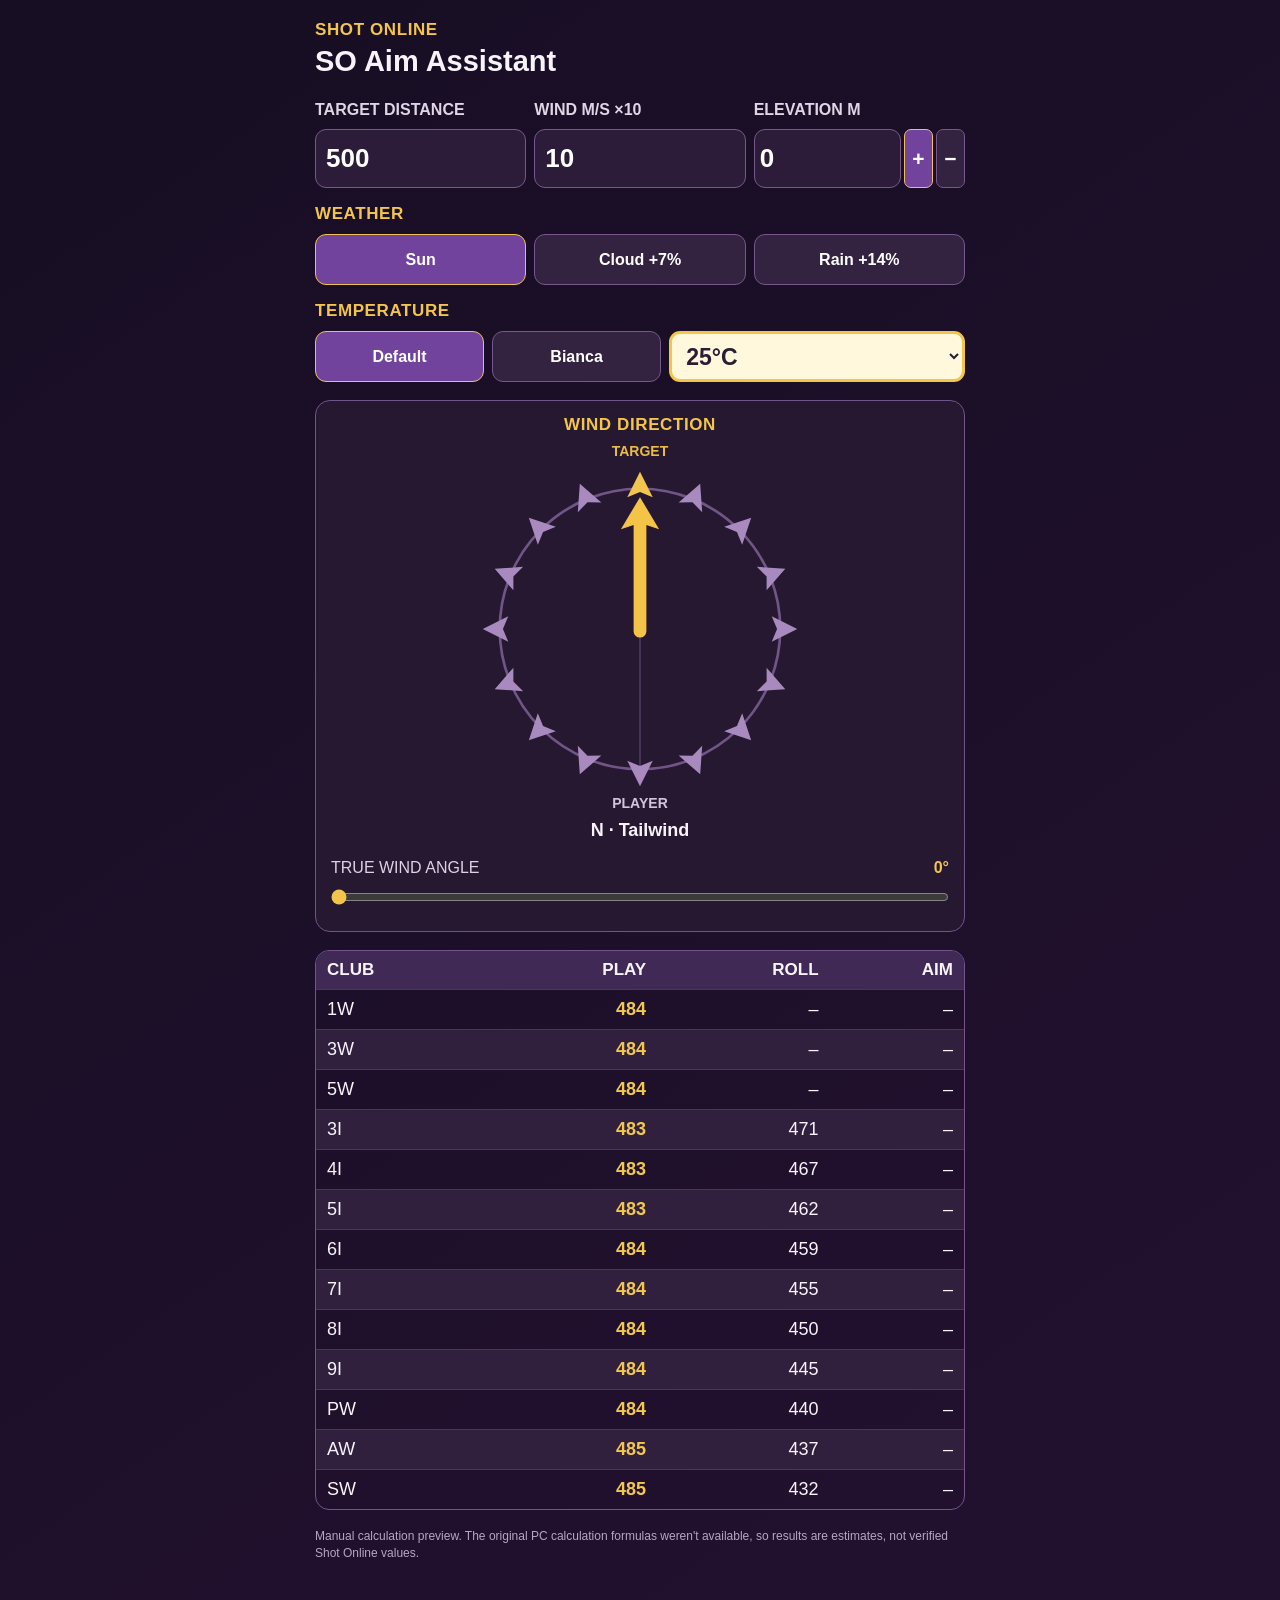
==== index.html @ bbdf51e1 "Add files via upload" ====
<!doctype html><html lang="en"><head><meta charset="utf-8"><meta name="viewport" content="width=device-width,initial-scale=1,viewport-fit=cover"><meta name="theme-color" content="#180f25"><meta name="apple-mobile-web-app-capable" content="yes"><title>SO Aim Assistant</title><link rel="manifest" href="manifest.webmanifest"><link rel="stylesheet" href="style.css"></head><body><main class="app"><header><div><div class="eyebrow">SHOT ONLINE</div><h1>SO Aim Assistant</h1></div><button id="install" class="install" hidden>Install</button></header><section class="inputs"><label>TARGET DISTANCE<input id="distance" type="text" inputmode="decimal" value="500" aria-label="Target distance"></label><label>WIND M/S ×10<input id="wind" type="text" inputmode="decimal" value="10" aria-label="Wind speed times ten"></label><label>ELEVATION M<div class="elev"><input id="elevation" type="text" inputmode="decimal" value="0" aria-label="Elevation magnitude"><button class="sign active" data-sign="+" aria-label="Uphill">+</button><button class="sign" data-sign="-" aria-label="Downhill">−</button></div></label></section><section><h2>WEATHER</h2><div class="weather buttons"><button class="selected" data-weather="sun">Sun</button><button data-weather="cloud">Cloud +7%</button><button data-weather="rain">Rain +14%</button></div></section><section><h2>TEMPERATURE</h2><div class="temp"><button class="selected" data-mode="default">Default</button><button data-mode="bianca">Bianca</button><select id="temperature" aria-label="Temperature"><option>25°C</option></select></div></section><section class="compass-card"><h2>WIND DIRECTION</h2><div class="compass-wrap"><div class="target">TARGET</div><svg id="compass" viewBox="0 0 320 320" role="img" aria-label="Wind direction selector"><circle cx="160" cy="160" r="132" fill="none" stroke="#725587" stroke-width="2.5"/><line x1="160" y1="160" x2="160" y2="292" stroke="#4e3b61" stroke-width="1.5"/><g id="ticks"></g><g id="pointer" transform="rotate(0 160 160)"><path d="M160 58 L160 162" stroke="#f4c448" stroke-width="12" stroke-linecap="round"/><path d="M160 36 L142 66 L154 62 L166 62 L178 66 Z" fill="#f4c448"/></g><circle cx="160" cy="160" r="119" fill="transparent" id="compass-hit"/></svg><div class="player">PLAYER</div><div id="direction-name" class="direction-name">N · Tailwind</div></div><div class="slider-head"><span>TRUE WIND ANGLE</span><strong id="angle-label">0°</strong></div><input id="angle" type="range" min="0" max="359" step="1" value="0"></section><section class="results"><table><thead><tr><th>CLUB</th><th>PLAY</th><th>ROLL</th><th>AIM</th></tr></thead><tbody id="results"></tbody></table></section><p class="note">Manual calculation preview. The original PC calculation formulas weren't available, so results are estimates, not verified Shot Online values.</p></main><script src="script.js"></script></body></html>
---- style.css ----
:root{color-scheme:dark;font-family:Arial,Helvetica,sans-serif;background:#160d22;color:#f7f3f9}*{box-sizing:border-box}body{margin:0;background:linear-gradient(145deg,#170e23,#21102e 85%);min-height:100vh}.app{max-width:680px;margin:auto;padding:20px 15px 45px}header{display:flex;justify-content:space-between;align-items:center;margin-bottom:23px}.eyebrow,h2{color:#f2c54d;font-size:17px;font-weight:800;letter-spacing:.6px}h1{font-size:29px;margin:5px 0 0}h2{margin:16px 0 10px}.install{background:#70429b;border:1px solid #e4b64e;color:white;border-radius:12px;padding:14px 19px;font-size:20px;font-weight:bold}button,select,input{font:inherit}button{cursor:pointer;color:#fff;border:1px solid #76578e;background:#332240;border-radius:11px;font-weight:700}.selected,.sign.active{background:#71439d;border-color:#efc352}.inputs{display:grid;grid-template-columns:repeat(3,minmax(0,1fr));gap:8px}.inputs label{font-weight:800;font-size:clamp(11px,2.7vw,16px);white-space:nowrap;color:#ded5e5}.inputs input{margin-top:10px;display:block;width:100%;height:59px;background:#2c1c39;border:1px solid #75598b;border-radius:11px;color:#fff;font-size:26px;font-weight:800;padding:0 10px;min-width:0;outline:none}.inputs input:focus{border-color:#f5c94d;box-shadow:0 0 0 2px #f5c94d66}.elev{display:flex;align-items:center;gap:3px}.elev input{flex:1;min-width:0;padding:0 5px}.elev button{margin-top:10px;height:59px;min-width:29px;font-size:21px;border-radius:7px}.buttons,.temp{display:grid;gap:8px}.weather{grid-template-columns:repeat(3,1fr)}.weather button,.temp button,.temp select{height:51px;font-size:clamp(12px,3vw,16px)}.temp{grid-template-columns:1fr 1fr 1.75fr}.temp select{min-width:0;border-radius:11px;background:#fff8dd;border:3px solid #f1c64b;color:#2b1d32;font-weight:800;padding:0 10px;font-size:23px}.compass-card{border:1px solid #71548a;border-radius:15px;margin-top:18px;padding:10px 15px 22px;background:#261831}.compass-card h2{text-align:center;margin:4px 0 8px}.compass-wrap{text-align:center}.target,.player{color:#e9bc47;font-size:14px;font-weight:800}.player{color:#d4c3dd;margin-top:-4px}.direction-name{font-size:18px;font-weight:800;margin:9px 0 18px}#compass{display:block;width:min(100%,340px);margin:0 auto;touch-action:none}.slider-head{display:flex;justify-content:space-between;color:#ddd2e4;font-size:16px}.slider-head strong{color:#f4c64e}input[type=range]{width:100%;accent-color:#f2c449;margin:12px 0 0}.results{border:1px solid #75548e;border-radius:14px;overflow:hidden;margin-top:18px}table{width:100%;border-collapse:collapse;font-size:18px}th{background:#402a55;text-align:left;font-size:17px;padding:9px 11px}th:not(:first-child),td:not(:first-child){text-align:right}td{padding:9px 11px;border-top:1px solid #4b355b}tbody tr:nth-child(even){background:#30203e}td:nth-child(2){font-weight:800;color:#f3c84e}.note{color:#b7a5c4;font-size:12px;line-height:1.4;margin-top:18px}@media(max-width:390px){.app{padding:15px 9px}.inputs{gap:5px}.inputs input{font-size:22px}.elev button{min-width:25px}.weather button{font-size:12px}th,td{padding:8px}}
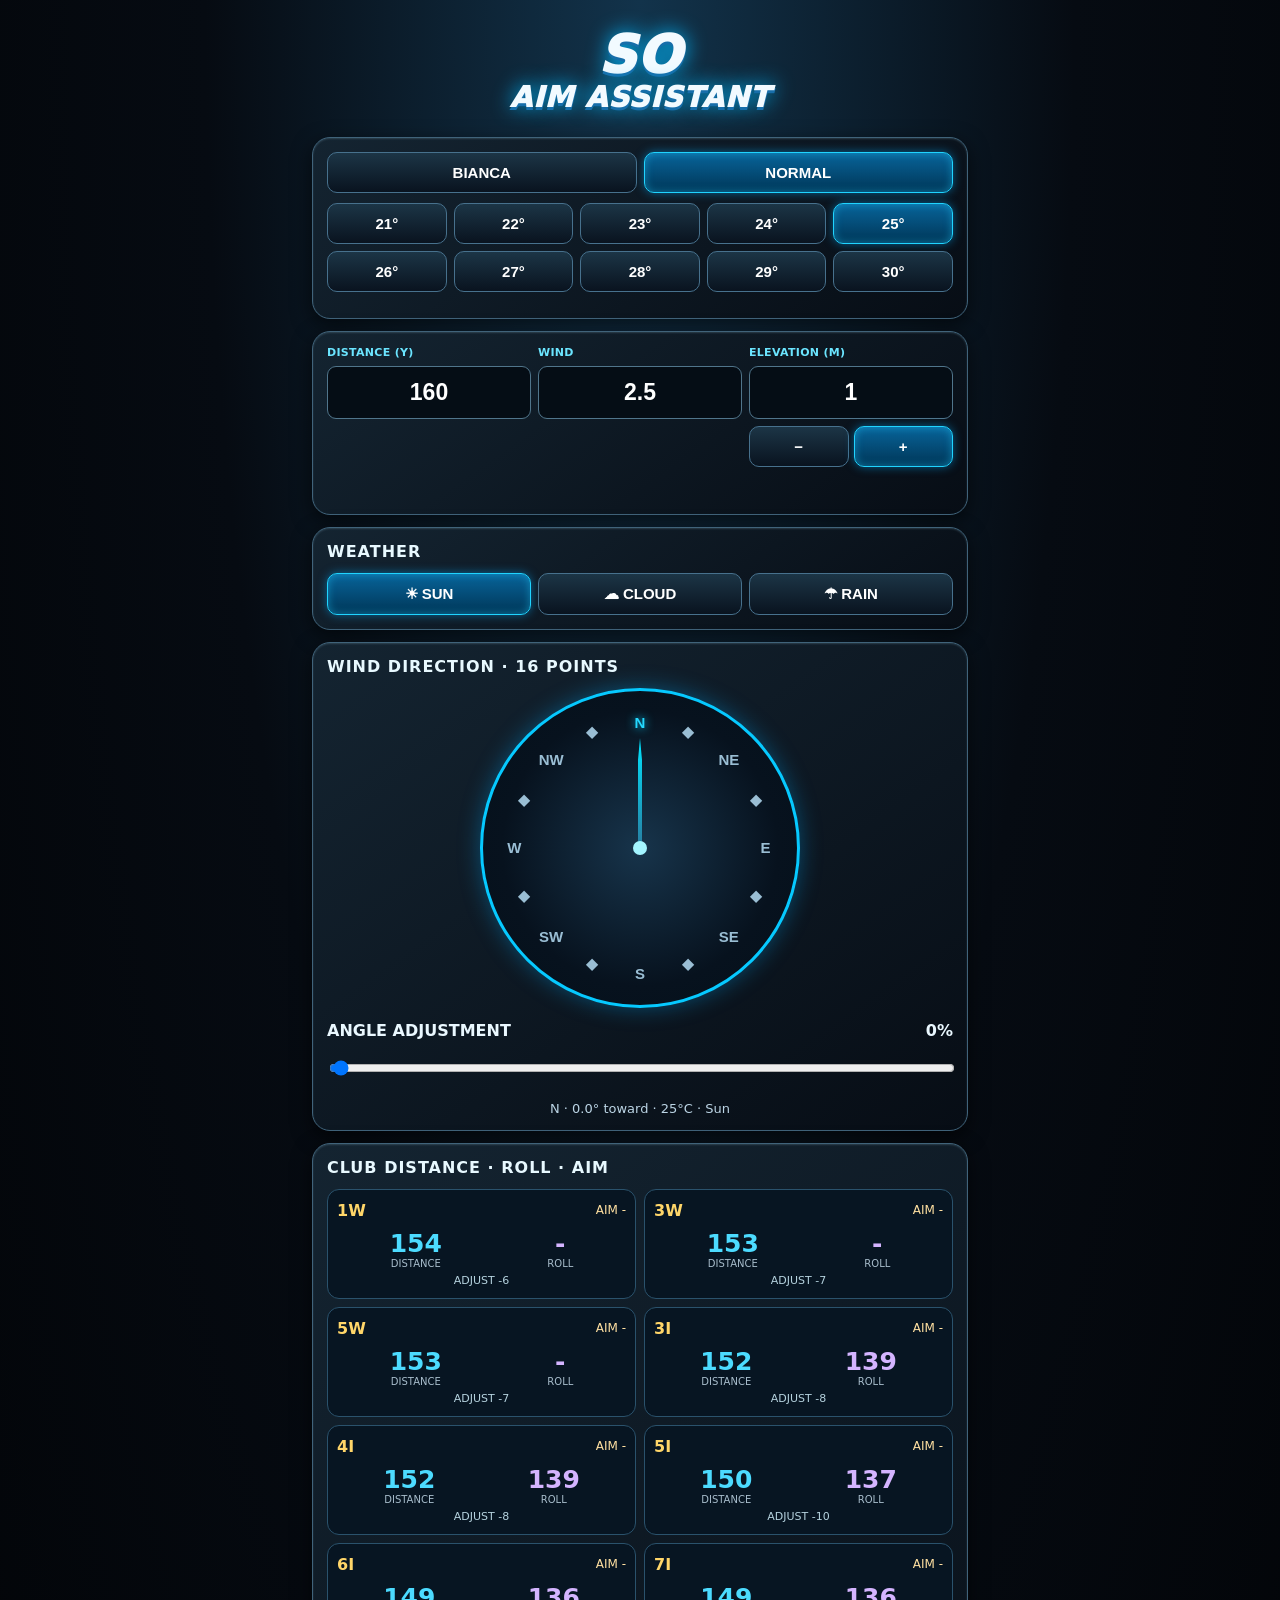
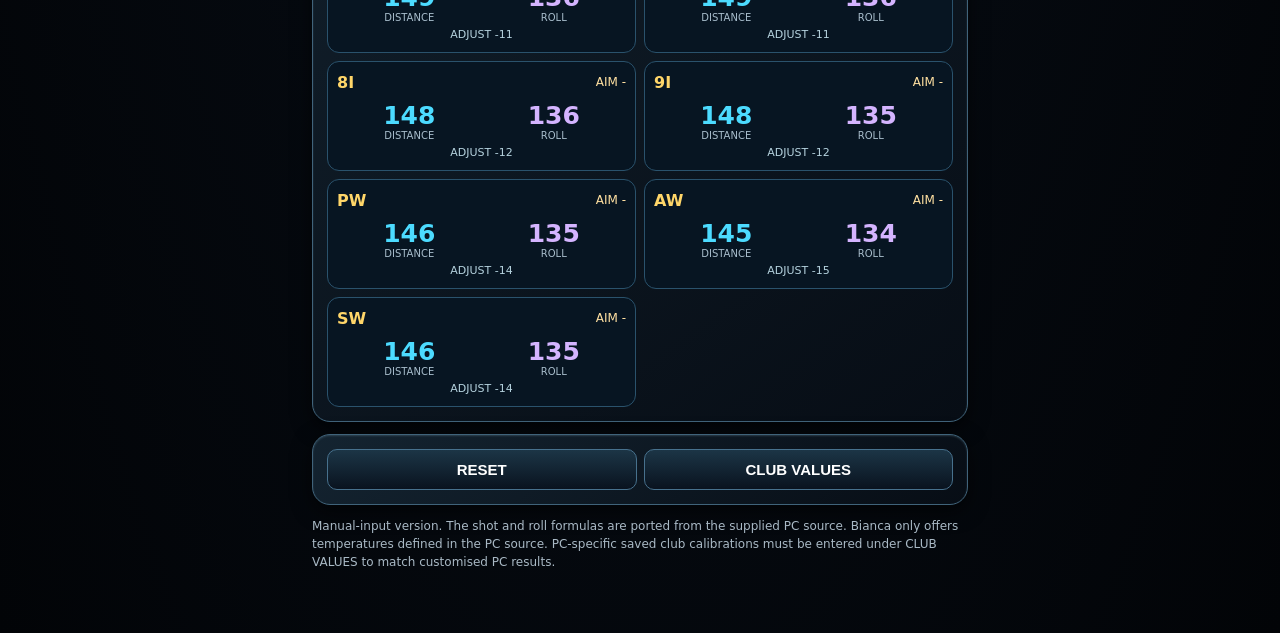
==== commit a465e940: "Add files via upload" ====
--- a/index.html
+++ b/index.html
@@ -1 +1,20 @@
-<!doctype html><html lang="en"><head><meta charset="utf-8"><meta name="viewport" content="width=device-width,initial-scale=1,viewport-fit=cover"><meta name="theme-color" content="#180f25"><meta name="apple-mobile-web-app-capable" content="yes"><title>SO Aim Assistant</title><link rel="manifest" href="manifest.webmanifest"><link rel="stylesheet" href="style.css"></head><body><main class="app"><header><div><div class="eyebrow">SHOT ONLINE</div><h1>SO Aim Assistant</h1></div><button id="install" class="install" hidden>Install</button></header><section class="inputs"><label>TARGET DISTANCE<input id="distance" type="text" inputmode="decimal" value="500" aria-label="Target distance"></label><label>WIND M/S ×10<input id="wind" type="text" inputmode="decimal" value="10" aria-label="Wind speed times ten"></label><label>ELEVATION M<div class="elev"><input id="elevation" type="text" inputmode="decimal" value="0" aria-label="Elevation magnitude"><button class="sign active" data-sign="+" aria-label="Uphill">+</button><button class="sign" data-sign="-" aria-label="Downhill">−</button></div></label></section><section><h2>WEATHER</h2><div class="weather buttons"><button class="selected" data-weather="sun">Sun</button><button data-weather="cloud">Cloud +7%</button><button data-weather="rain">Rain +14%</button></div></section><section><h2>TEMPERATURE</h2><div class="temp"><button class="selected" data-mode="default">Default</button><button data-mode="bianca">Bianca</button><select id="temperature" aria-label="Temperature"><option>25°C</option></select></div></section><section class="compass-card"><h2>WIND DIRECTION</h2><div class="compass-wrap"><div class="target">TARGET</div><svg id="compass" viewBox="0 0 320 320" role="img" aria-label="Wind direction selector"><circle cx="160" cy="160" r="132" fill="none" stroke="#725587" stroke-width="2.5"/><line x1="160" y1="160" x2="160" y2="292" stroke="#4e3b61" stroke-width="1.5"/><g id="ticks"></g><g id="pointer" transform="rotate(0 160 160)"><path d="M160 58 L160 162" stroke="#f4c448" stroke-width="12" stroke-linecap="round"/><path d="M160 36 L142 66 L154 62 L166 62 L178 66 Z" fill="#f4c448"/></g><circle cx="160" cy="160" r="119" fill="transparent" id="compass-hit"/></svg><div class="player">PLAYER</div><div id="direction-name" class="direction-name">N · Tailwind</div></div><div class="slider-head"><span>TRUE WIND ANGLE</span><strong id="angle-label">0°</strong></div><input id="angle" type="range" min="0" max="359" step="1" value="0"></section><section class="results"><table><thead><tr><th>CLUB</th><th>PLAY</th><th>ROLL</th><th>AIM</th></tr></thead><tbody id="results"></tbody></table></section><p class="note">Manual calculation preview. The original PC calculation formulas weren't available, so results are estimates, not verified Shot Online values.</p></main><script src="script.js"></script></body></html>
+<!doctype html><html lang="en"><head><meta charset="utf-8"><meta name="viewport" content="width=device-width,initial-scale=1"><meta name="theme-color" content="#07111b"><title>SO Aim Assistant</title><style>
+:root{font-family:system-ui,Arial;color:#eaf8ff;background:#050a11}*{box-sizing:border-box}body{margin:0;background:radial-gradient(ellipse at top,#12334b 0%,#060b12 48%,#020407 100%)}main{max-width:680px;margin:auto;padding:14px 12px 50px}.brand{text-align:center;font-weight:1000;font-style:italic;letter-spacing:1px;font-size:clamp(29px,9vw,52px);line-height:1.03;color:#f2faff;text-shadow:0 3px 0 #176eaa,0 0 20px #00baff;margin:15px 0 25px}.brand small{display:block;font-size:.55em}.panel{background:linear-gradient(145deg,#142431,#070d15);border:1px solid #40637a;border-radius:18px;box-shadow:inset 0 1px 2px #7296a64d,0 6px 20px #0009;padding:14px;margin:12px 0}.tabs,.tempgrid,.weather,.inputs,.actions{display:grid;gap:7px}.tabs{grid-template-columns:1fr 1fr}.tempgrid{grid-template-columns:repeat(5,minmax(0,1fr));margin-top:10px}.weather{grid-template-columns:repeat(3,1fr)}button{background:linear-gradient(#1c3546,#09131f);border:1px solid #47718d;border-radius:10px;color:white;padding:11px 4px;font-weight:800;font-size:15px;touch-action:manipulation}button.active{background:linear-gradient(#08649a,#003657);border-color:#20d4ff;box-shadow:inset 0 0 8px #20ceff70,0 0 10px #00aeff80}button:active{transform:scale(.98)}.inputs{grid-template-columns:repeat(3,minmax(0,1fr))}label{font-size:11px;color:#6be5ff;display:block;font-weight:800;letter-spacing:.3px;margin-bottom:7px}input{width:100%;background:#050d15;border:1px solid #50758b;border-radius:9px;color:#fff;font-size:23px;font-weight:800;text-align:center;padding:12px 3px;min-width:0}input:focus{outline:2px solid #17b9ee}.signs{display:flex;gap:5px;margin-top:7px}.signs button{flex:1}.compasswrap{display:flex;justify-content:center}.compass{position:relative;width:min(83vw,320px);aspect-ratio:1;border:3px solid #06c9ff;border-radius:50%;background:radial-gradient(circle,#17344b 0%,#07121e 62%,#04101a 100%);box-shadow:0 0 22px #04a9f85e;overflow:hidden}.point{position:absolute;left:50%;top:50%;width:36px;height:36px;margin:-18px;border:0;background:none;padding:0;color:#9abed4;font-size:15px;box-shadow:none}.point.active{color:#24d9ff;background:none;border:0;box-shadow:none;text-shadow:0 0 10px #00cfff}.needle{position:absolute;left:50%;top:50%;height:35%;width:4px;background:linear-gradient(#00e5ff,#287ca0);transform-origin:center bottom;translate:-50% -100%;pointer-events:none;clip-path:polygon(50% 0,100% 20%,100% 100%,0 100%,0 20%)}.center{position:absolute;left:50%;top:50%;transform:translate(-50%,-50%);width:14px;height:14px;background:#a3f5ff;border-radius:50%;pointer-events:none}.angle{display:flex;justify-content:space-between;align-items:center;margin:13px 0 5px;font-weight:800}.angle input{width:100%;accent-color:#00caff;padding:0}.summary{color:#bcd5e5;font-size:13px;text-align:center;margin-top:8px}.clubgrid{display:grid;grid-template-columns:repeat(2,minmax(0,1fr));gap:8px}.club{padding:11px 9px;border-radius:12px;background:#071522;border:1px solid #2a526c}.clubhead{display:flex;justify-content:space-between;align-items:center}.clubname{font-weight:900;color:#ffd669}.aim{font-size:12px;color:#ffe0a1}.numbers{display:flex;justify-content:space-around;margin-top:9px;text-align:center}.numbers strong{font-size:25px;color:#4cdbff}.numbers .roll{color:#d4b4ff}.numbers small{display:block;color:#a8bdcc;font-size:10px}.adjust{font-size:11px;color:#b5d2de;text-align:center;margin-top:5px}.title{font-weight:900;letter-spacing:1px;margin-bottom:12px;color:#e8f9ff}.actions{grid-template-columns:1fr 1fr}.notice{font-size:12px;color:#a9b9c5;line-height:1.5}.error{color:#ff9c9c;min-height:17px;font-size:12px;margin:8px 0}.settingrow{display:grid;grid-template-columns:40px 1fr 1fr;gap:8px;align-items:center;margin-bottom:7px}.settingrow input{font-size:15px;padding:7px}.settingrow label{margin:0}.secondary{color:#7ee7ff;text-decoration:underline;background:none;border:0;box-shadow:none}.hidden{display:none}@media(max-width:350px){.clubgrid{gap:5px}.club{padding:8px 5px}.numbers strong{font-size:20px}}
+</style></head><body><main><div class="brand">SO <small>AIM ASSISTANT</small></div><section class="panel"><div class="tabs"><button id="bianca">BIANCA</button><button id="normal" class="active">NORMAL</button></div><div id="tempgrid" class="tempgrid"></div><p class="notice" id="tempnote"></p></section><section class="panel"><div class="inputs"><div><label for="distance">DISTANCE (Y)</label><input id="distance" type="text" inputmode="decimal" value="160"></div><div><label for="wind">WIND</label><input id="wind" type="text" inputmode="decimal" value="2.5"></div><div><label for="elevation">ELEVATION (M)</label><input id="elevation" type="text" inputmode="decimal" value="1"><div class="signs"><button id="minus">−</button><button id="plus" class="active">+</button></div></div></div><div class="error" id="error"></div></section><section class="panel"><div class="title">WEATHER</div><div class="weather"><button data-weather="0" class="active">☀ SUN</button><button data-weather="-7">☁ CLOUD</button><button data-weather="-14">☂ RAIN</button></div></section><section class="panel"><div class="title">WIND DIRECTION · 16 POINTS</div><div class="compasswrap"><div class="compass" id="compass"><div class="needle" id="needle"></div><div class="center"></div></div></div><div class="angle"><span>ANGLE ADJUSTMENT</span><span id="angleLabel">0%</span></div><input type="range" id="angle" min="0" max="50" step="1" value="0"><div class="summary" id="summary"></div></section><section class="panel"><div class="title">CLUB DISTANCE · ROLL · AIM</div><div class="clubgrid" id="clubs"></div></section><section class="panel"><div class="actions"><button id="reset">RESET</button><button id="values">CLUB VALUES</button></div><div id="settings" class="hidden"><p class="notice">Edit HEAD and TAIL percentages to match the VALUES settings on your PC. Changes save on this phone.</p><div class="settingrow"><label>CLUB</label><label>TAIL %</label><label>HEAD %</label></div><div id="settingrows"></div><button id="defaults">RESTORE DEFAULT VALUES</button></div></section><p class="notice">Manual-input version. The shot and roll formulas are ported from the supplied PC source. Bianca only offers temperatures defined in the PC source. PC-specific saved club calibrations must be entered under CLUB VALUES to match customised PC results.</p></main><script>
+'use strict';
+const defaults=[['1W',1.6,2.3,1.4,0],['3W',1.7,2.5,1.35,0],['5W',1.8,2.7,1.15,0],['3I',1.9,2.8,1.3,7],['4I',2.1,2.9,1.25,7],['5I',2.5,3.1,1.1,7],['6I',2.7,3.2,1,7],['7I',2.8,3.4,.95,7],['8I',2.9,3.5,.85,7],['9I',3.1,3.8,.85,7],['PW',3.6,3.9,1/1.4,6],['AW',3.8,4,1/1.6,6],['SW',3.5,4.1,1/1.9,6]];
+const factors={21:-1,22:-.75,23:-.5,24:-.25,25:0,26:.2,27:.4,28:.6,29:.8,30:1,'-1':-11,'-2':-11.75,'-3':-12.5,'-4':-13.25,'-5':-14};
+const names=['N','NNE','NE','ENE','E','ESE','SE','SSE','S','SSW','SW','WSW','W','WNW','NW','NNW'];
+const $=id=>document.getElementById(id);let mode='normal',temp=25,weather=0,base=0,sign=1,clubs=defaults.map(c=>[...c]);try{const saved=JSON.parse(localStorage.getItem('so-club-values')||'null');if(Array.isArray(saved)&&saved.length===clubs.length)saved.forEach((v,i)=>{if(Number(v[0])>0&&Number(v[1])>0){clubs[i][1]=Number(v[0]);clubs[i][2]=Number(v[1]);}})}catch{}
+function roundEven(x){if(!Number.isFinite(x))return 0;const n=Math.floor(x),frac=x-n;return frac<.5?n:frac>.5?n+1:n%2===0?n:n+1}
+function fmt(x){return (Math.round(x*10)/10).toFixed(1)}
+function temps(){ $('bianca').classList.toggle('active',mode==='bianca');$('normal').classList.toggle('active',mode==='normal');$('tempgrid').innerHTML='';const vals=mode==='normal'?[21,22,23,24,25,26,27,28,29,30]:[-5,-4,-3,-2,-1];vals.forEach(t=>{const b=document.createElement('button');b.textContent=t+'°';b.className=temp===t?'active':'';b.onclick=()=>{temp=t;temps();update()};$('tempgrid').append(b)});$('tempnote').textContent=''}
+$('bianca').onclick=()=>{mode='bianca';temp=-1;temps();update()};$('normal').onclick=()=>{mode='normal';temp=25;temps();update()};
+const compass=$('compass');names.forEach((name,i)=>{let b=document.createElement('button');b.className='point';b.textContent=['N','NE','E','SE','S','SW','W','NW'].includes(name)?name:'◆';b.title=name;b.setAttribute('aria-label',name);let r=i*Math.PI/8;b.style.left=`${50+40*Math.sin(r)}%`;b.style.top=`${50-40*Math.cos(r)}%`;b.onclick=()=>{base=i*22.5;drawCompass();update()};compass.append(b)});
+function drawCompass(){const idx=base/22.5;document.querySelectorAll('.point').forEach((b,i)=>b.classList.toggle('active',i===idx));const trueDir=(base+22.5*Number($('angle').value)/50)%360;$('needle').style.transform=`rotate(${trueDir}deg)`;$('summary').textContent=`${names[idx]} · ${trueDir.toFixed(1)}° toward · ${temp}°C · ${weather===0?'Sun':weather===-7?'Cloud':'Rain'}`;$('angleLabel').textContent=$('angle').value+'%'}
+function shot(distance,wind,deg,tail,head,side,alt){const rad=deg*Math.PI/180;let along=Math.round(wind*Math.cos(rad)*100)/100;let cross=Math.round(wind*Math.sin(rad)*100)/100;if(alt!==0){let vert=0;if(alt<0&&along>0)vert=.001*alt;else if(alt<0&&along<0)vert=alt<=-40?-.15:.003*alt;else if(alt>0&&along<0)vert=.001*alt;else if(alt>0&&along>0)vert=alt>=40?.2:.005*alt;along-=vert*along;cross-=(.00125*alt)*cross}const wf=along>=0?tail:head;const windComp=wf*along*(distance/100);const distWind=distance-windComp;const weatherComp=(distWind+alt)*(weather/100);const tempFactor=along<0&&temp<0?factors[temp]-2:factors[temp];const tempComp=distance*tempFactor/100;const recommended=Math.max(0,distance-windComp-tempComp-weatherComp);const clicks=roundEven(Math.abs(cross/side)*100)/100;return {recommended,along,cross,clicks}}
+function roll(club,carry,dist,along,alt,bounce){if(!bounce||dist<150)return '-';const increments=[-1000,.5,1,1.5,2,2.5,3,3.5,4,4.5,5,5.5,6,6.5,7,7.5,8,1000];const multipliers=[1,1.35,1.5,1.7,1.85,2,2.1,2.25,2.5,2.55,2.7,2.85,2.9,3,3.05,3.1,3.15,3.2];let ix=0;for(let i=0;i<increments.length;i++){if(increments[i]>along){ix=Math.max(0,i-1);break}}if(along< -1.2)return String(roundEven(carry-bounce+(['SW','AW','PW'].includes(club)?1:2)));let val=carry-bounce*multipliers[ix];if(alt< -20&&along>=0)val-=3;return String(roundEven(val))}
+function update(){drawCompass();const d=Number($('distance').value),w=Number($('wind').value),e=Number($('elevation').value)*sign;const valid=$('distance').value.trim()!==''&&$('wind').value.trim()!==''&&$('elevation').value.trim()!==''&&Number.isFinite(d)&&d>0&&Number.isFinite(w)&&w>=0&&w<10&&Number.isFinite(e)&&e>=-300&&e<=300;$('error').textContent=valid?'':'Enter valid distance (>0), wind (0–9.99), and elevation (−300 to 300).';if(!valid){$('clubs').innerHTML='';return}const alt=e*1.09361,dist=Math.sqrt(d*d+alt*alt),deg=(base+22.5*Number($('angle').value)/50)%360;$('clubs').innerHTML='';clubs.forEach(([club,tail,head,side,bounce])=>{const s=shot(dist,w,deg,tail,head,side,alt),carry=roundEven(s.recommended),r=roll(club,s.recommended,dist,s.along,alt,bounce),adj=carry-roundEven(d),aim=s.clicks===0?'-':(s.cross>0?'L ':'R ')+fmt(s.clicks);const card=document.createElement('div');card.className='club';card.innerHTML=`<div class="clubhead"><span class="clubname">${club}</span><span class="aim">AIM ${aim}</span></div><div class="numbers"><div><strong>${carry}</strong><small>DISTANCE</small></div><div><strong class="roll">${r}</strong><small>ROLL</small></div></div><div class="adjust">ADJUST ${adj>0?'+':''}${adj}</div>`;$('clubs').append(card)})}
+function renderSettings(){const el=$('settingrows');el.innerHTML='';clubs.forEach((c,i)=>{const row=document.createElement('div');row.className='settingrow';row.innerHTML=`<strong>${c[0]}</strong><input aria-label="${c[0]} tailwind" inputmode="decimal" type="number" min="0.01" max="20" step="0.01" value="${c[1]}"><input aria-label="${c[0]} headwind" inputmode="decimal" type="number" min="0.01" max="20" step="0.01" value="${c[2]}">`;const inputs=row.querySelectorAll('input');inputs.forEach((inp,j)=>inp.addEventListener('change',()=>{const v=Number(inp.value);if(v>0&&v<=20){c[j+1]=v;localStorage.setItem('so-club-values',JSON.stringify(clubs.map(x=>[x[1],x[2]])));update()}else inp.value=c[j+1]}));el.append(row)})}
+$('values').onclick=()=>{$('settings').classList.toggle('hidden');renderSettings()};$('defaults').onclick=()=>{clubs=defaults.map(c=>[...c]);localStorage.removeItem('so-club-values');renderSettings();update()};$('reset').onclick=()=>{$('distance').value=160;$('wind').value=2.5;$('elevation').value=1;mode='normal';temp=25;weather=0;base=0;sign=1;$('angle').value=0;document.querySelectorAll('[data-weather]').forEach(b=>b.classList.toggle('active',Number(b.dataset.weather)===0));$('plus').classList.add('active');$('minus').classList.remove('active');temps();update()};document.querySelectorAll('[data-weather]').forEach(b=>b.onclick=()=>{weather=Number(b.dataset.weather);document.querySelectorAll('[data-weather]').forEach(x=>x.classList.toggle('active',x===b));update()});['distance','wind','elevation','angle'].forEach(id=>$(id).addEventListener('input',update));['minus','plus'].forEach(id=>$(id).onclick=()=>{sign=id==='minus'?-1:1;$('minus').classList.toggle('active',sign<0);$('plus').classList.toggle('active',sign>0);update()});temps();update();
+</script></body></html>
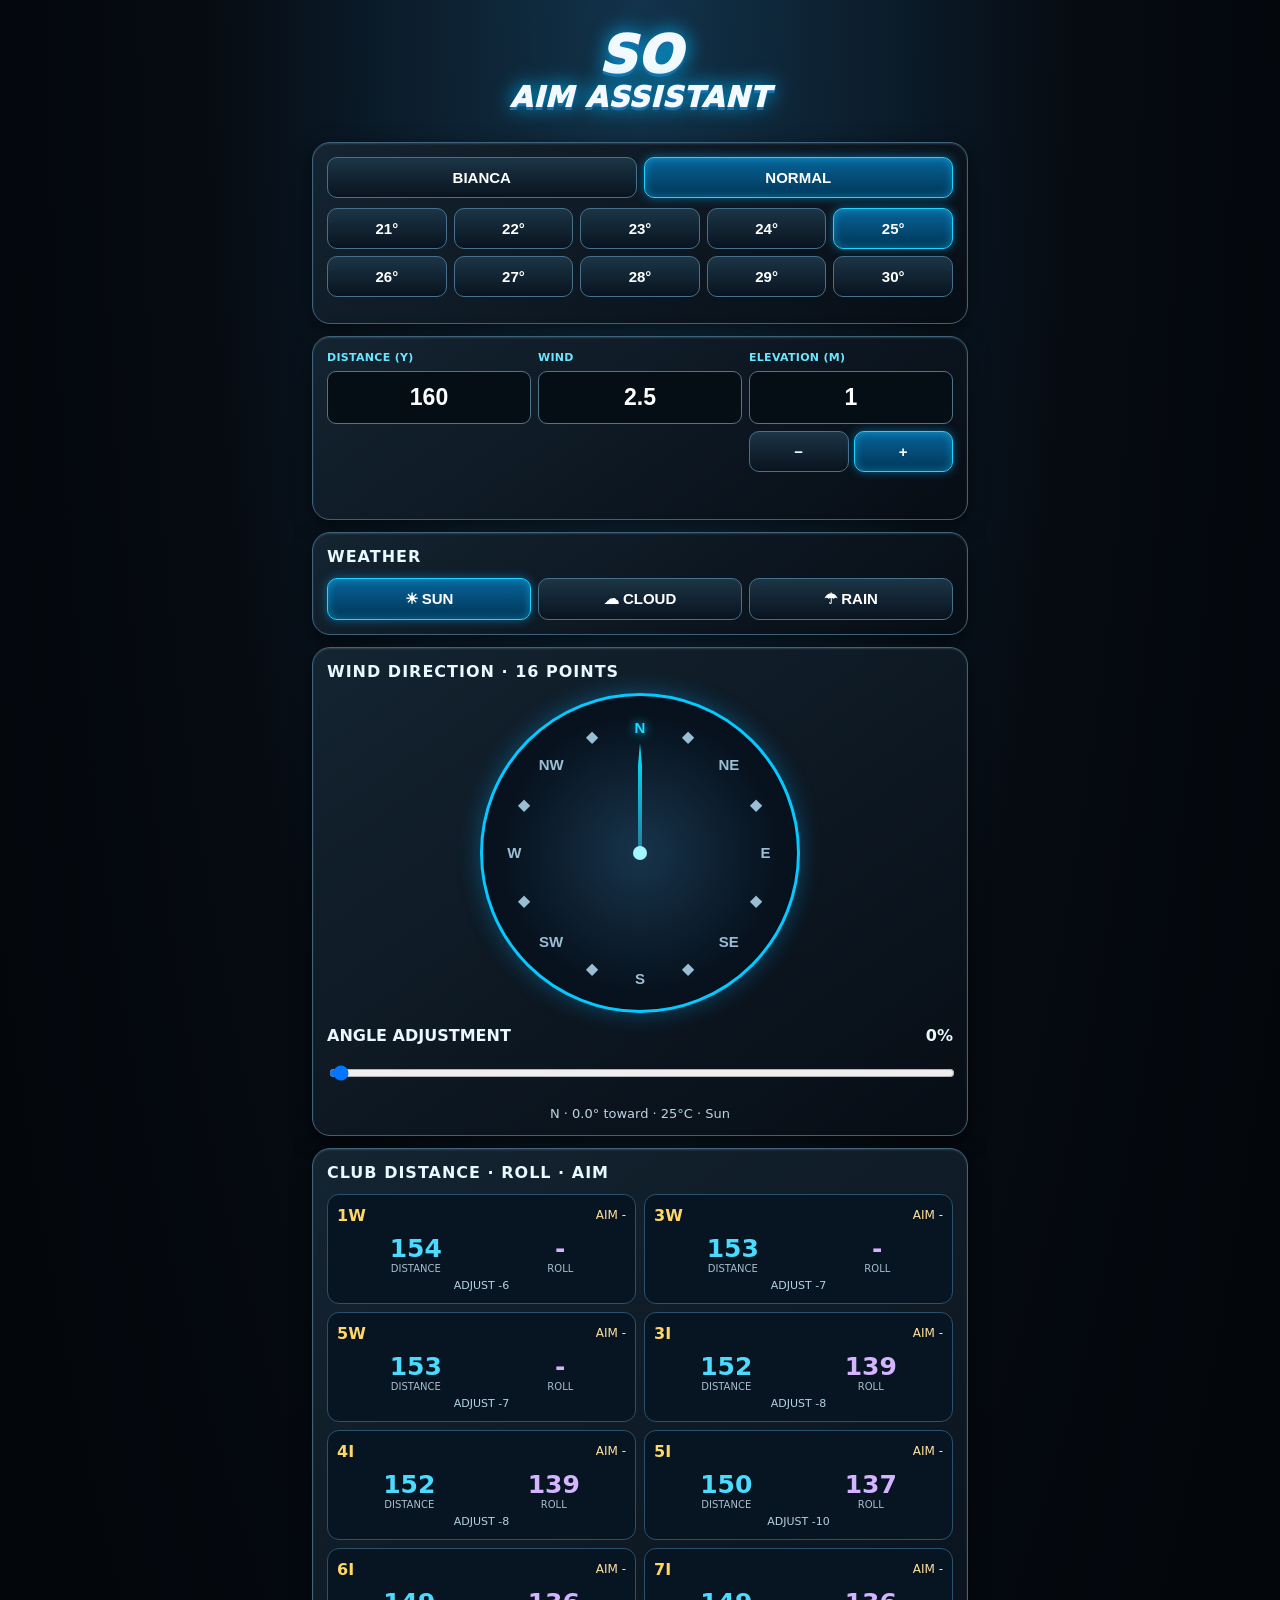
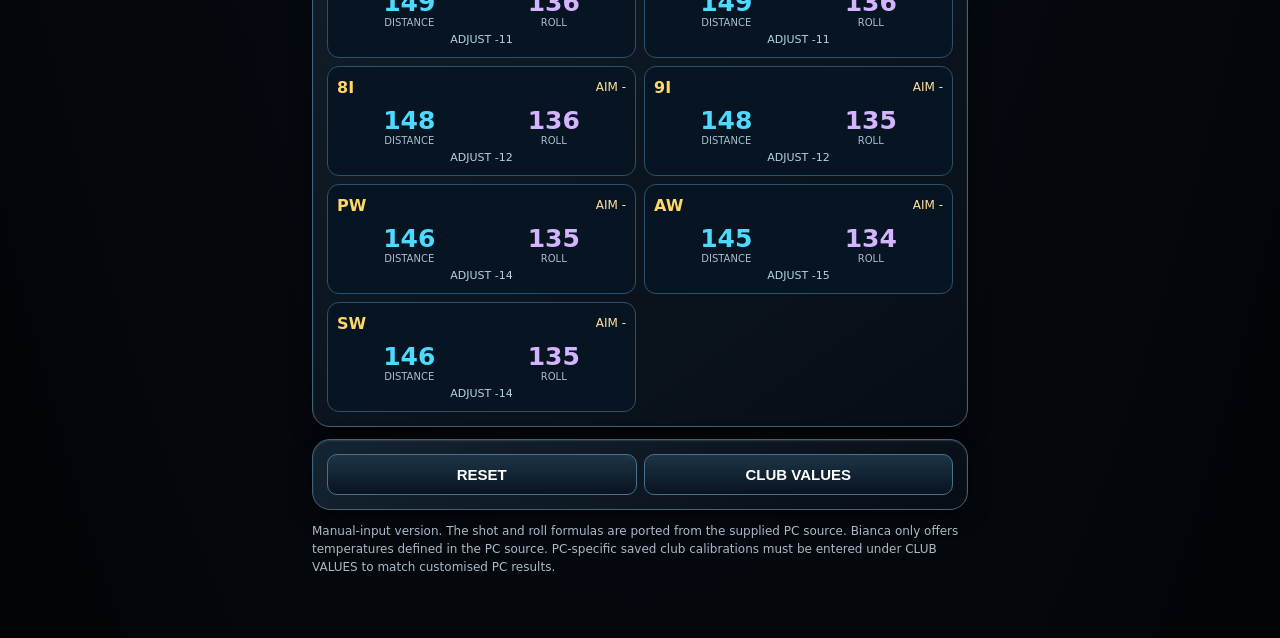
==== commit 909d42a0: "Add files via upload" ====
--- a/index.html
+++ b/index.html
@@ -1,6 +1,8 @@
-<!doctype html><html lang="en"><head><meta charset="utf-8"><meta name="viewport" content="width=device-width,initial-scale=1"><meta name="theme-color" content="#07111b"><title>SO Aim Assistant</title><style>
+<!doctype html><html lang="en"><head><meta charset="utf-8"><meta name="viewport" content="width=device-width,initial-scale=1"><meta name="theme-color" content="#07111b"><meta name="apple-mobile-web-app-capable" content="yes"><meta name="apple-mobile-web-app-title" content="SO Aim"><link rel="manifest" href="./manifest.webmanifest"><link rel="icon" href="./icon.svg" type="image/svg+xml"><title>SO Aim Assistant</title><style>
 :root{font-family:system-ui,Arial;color:#eaf8ff;background:#050a11}*{box-sizing:border-box}body{margin:0;background:radial-gradient(ellipse at top,#12334b 0%,#060b12 48%,#020407 100%)}main{max-width:680px;margin:auto;padding:14px 12px 50px}.brand{text-align:center;font-weight:1000;font-style:italic;letter-spacing:1px;font-size:clamp(29px,9vw,52px);line-height:1.03;color:#f2faff;text-shadow:0 3px 0 #176eaa,0 0 20px #00baff;margin:15px 0 25px}.brand small{display:block;font-size:.55em}.panel{background:linear-gradient(145deg,#142431,#070d15);border:1px solid #40637a;border-radius:18px;box-shadow:inset 0 1px 2px #7296a64d,0 6px 20px #0009;padding:14px;margin:12px 0}.tabs,.tempgrid,.weather,.inputs,.actions{display:grid;gap:7px}.tabs{grid-template-columns:1fr 1fr}.tempgrid{grid-template-columns:repeat(5,minmax(0,1fr));margin-top:10px}.weather{grid-template-columns:repeat(3,1fr)}button{background:linear-gradient(#1c3546,#09131f);border:1px solid #47718d;border-radius:10px;color:white;padding:11px 4px;font-weight:800;font-size:15px;touch-action:manipulation}button.active{background:linear-gradient(#08649a,#003657);border-color:#20d4ff;box-shadow:inset 0 0 8px #20ceff70,0 0 10px #00aeff80}button:active{transform:scale(.98)}.inputs{grid-template-columns:repeat(3,minmax(0,1fr))}label{font-size:11px;color:#6be5ff;display:block;font-weight:800;letter-spacing:.3px;margin-bottom:7px}input{width:100%;background:#050d15;border:1px solid #50758b;border-radius:9px;color:#fff;font-size:23px;font-weight:800;text-align:center;padding:12px 3px;min-width:0}input:focus{outline:2px solid #17b9ee}.signs{display:flex;gap:5px;margin-top:7px}.signs button{flex:1}.compasswrap{display:flex;justify-content:center}.compass{position:relative;width:min(83vw,320px);aspect-ratio:1;border:3px solid #06c9ff;border-radius:50%;background:radial-gradient(circle,#17344b 0%,#07121e 62%,#04101a 100%);box-shadow:0 0 22px #04a9f85e;overflow:hidden}.point{position:absolute;left:50%;top:50%;width:36px;height:36px;margin:-18px;border:0;background:none;padding:0;color:#9abed4;font-size:15px;box-shadow:none}.point.active{color:#24d9ff;background:none;border:0;box-shadow:none;text-shadow:0 0 10px #00cfff}.needle{position:absolute;left:50%;top:50%;height:35%;width:4px;background:linear-gradient(#00e5ff,#287ca0);transform-origin:center bottom;translate:-50% -100%;pointer-events:none;clip-path:polygon(50% 0,100% 20%,100% 100%,0 100%,0 20%)}.center{position:absolute;left:50%;top:50%;transform:translate(-50%,-50%);width:14px;height:14px;background:#a3f5ff;border-radius:50%;pointer-events:none}.angle{display:flex;justify-content:space-between;align-items:center;margin:13px 0 5px;font-weight:800}.angle input{width:100%;accent-color:#00caff;padding:0}.summary{color:#bcd5e5;font-size:13px;text-align:center;margin-top:8px}.clubgrid{display:grid;grid-template-columns:repeat(2,minmax(0,1fr));gap:8px}.club{padding:11px 9px;border-radius:12px;background:#071522;border:1px solid #2a526c}.clubhead{display:flex;justify-content:space-between;align-items:center}.clubname{font-weight:900;color:#ffd669}.aim{font-size:12px;color:#ffe0a1}.numbers{display:flex;justify-content:space-around;margin-top:9px;text-align:center}.numbers strong{font-size:25px;color:#4cdbff}.numbers .roll{color:#d4b4ff}.numbers small{display:block;color:#a8bdcc;font-size:10px}.adjust{font-size:11px;color:#b5d2de;text-align:center;margin-top:5px}.title{font-weight:900;letter-spacing:1px;margin-bottom:12px;color:#e8f9ff}.actions{grid-template-columns:1fr 1fr}.notice{font-size:12px;color:#a9b9c5;line-height:1.5}.error{color:#ff9c9c;min-height:17px;font-size:12px;margin:8px 0}.settingrow{display:grid;grid-template-columns:40px 1fr 1fr;gap:8px;align-items:center;margin-bottom:7px}.settingrow input{font-size:15px;padding:7px}.settingrow label{margin:0}.secondary{color:#7ee7ff;text-decoration:underline;background:none;border:0;box-shadow:none}.hidden{display:none}@media(max-width:350px){.clubgrid{gap:5px}.club{padding:8px 5px}.numbers strong{font-size:20px}}
-</style></head><body><main><div class="brand">SO <small>AIM ASSISTANT</small></div><section class="panel"><div class="tabs"><button id="bianca">BIANCA</button><button id="normal" class="active">NORMAL</button></div><div id="tempgrid" class="tempgrid"></div><p class="notice" id="tempnote"></p></section><section class="panel"><div class="inputs"><div><label for="distance">DISTANCE (Y)</label><input id="distance" type="text" inputmode="decimal" value="160"></div><div><label for="wind">WIND</label><input id="wind" type="text" inputmode="decimal" value="2.5"></div><div><label for="elevation">ELEVATION (M)</label><input id="elevation" type="text" inputmode="decimal" value="1"><div class="signs"><button id="minus">−</button><button id="plus" class="active">+</button></div></div></div><div class="error" id="error"></div></section><section class="panel"><div class="title">WEATHER</div><div class="weather"><button data-weather="0" class="active">☀ SUN</button><button data-weather="-7">☁ CLOUD</button><button data-weather="-14">☂ RAIN</button></div></section><section class="panel"><div class="title">WIND DIRECTION · 16 POINTS</div><div class="compasswrap"><div class="compass" id="compass"><div class="needle" id="needle"></div><div class="center"></div></div></div><div class="angle"><span>ANGLE ADJUSTMENT</span><span id="angleLabel">0%</span></div><input type="range" id="angle" min="0" max="50" step="1" value="0"><div class="summary" id="summary"></div></section><section class="panel"><div class="title">CLUB DISTANCE · ROLL · AIM</div><div class="clubgrid" id="clubs"></div></section><section class="panel"><div class="actions"><button id="reset">RESET</button><button id="values">CLUB VALUES</button></div><div id="settings" class="hidden"><p class="notice">Edit HEAD and TAIL percentages to match the VALUES settings on your PC. Changes save on this phone.</p><div class="settingrow"><label>CLUB</label><label>TAIL %</label><label>HEAD %</label></div><div id="settingrows"></div><button id="defaults">RESTORE DEFAULT VALUES</button></div></section><p class="notice">Manual-input version. The shot and roll formulas are ported from the supplied PC source. Bianca only offers temperatures defined in the PC source. PC-specific saved club calibrations must be entered under CLUB VALUES to match customised PC results.</p></main><script>
+
+.installbar{display:flex;justify-content:center;margin:-10px 0 15px}.installbar button{padding:10px 24px;border-color:#20d4ff;color:#8beeff}.installbar button[hidden]{display:none}
+</style></head><body><main><div class="brand">SO <small>AIM ASSISTANT</small></div><div class="installbar"><button id="install" type="button" hidden>INSTALL APP</button></div><section class="panel"><div class="tabs"><button id="bianca">BIANCA</button><button id="normal" class="active">NORMAL</button></div><div id="tempgrid" class="tempgrid"></div><p class="notice" id="tempnote"></p></section><section class="panel"><div class="inputs"><div><label for="distance">DISTANCE (Y)</label><input id="distance" type="text" inputmode="decimal" value="160"></div><div><label for="wind">WIND</label><input id="wind" type="text" inputmode="decimal" value="2.5"></div><div><label for="elevation">ELEVATION (M)</label><input id="elevation" type="text" inputmode="decimal" value="1"><div class="signs"><button id="minus">−</button><button id="plus" class="active">+</button></div></div></div><div class="error" id="error"></div></section><section class="panel"><div class="title">WEATHER</div><div class="weather"><button data-weather="0" class="active">☀ SUN</button><button data-weather="-7">☁ CLOUD</button><button data-weather="-14">☂ RAIN</button></div></section><section class="panel"><div class="title">WIND DIRECTION · 16 POINTS</div><div class="compasswrap"><div class="compass" id="compass"><div class="needle" id="needle"></div><div class="center"></div></div></div><div class="angle"><span>ANGLE ADJUSTMENT</span><span id="angleLabel">0%</span></div><input type="range" id="angle" min="0" max="50" step="1" value="0"><div class="summary" id="summary"></div></section><section class="panel"><div class="title">CLUB DISTANCE · ROLL · AIM</div><div class="clubgrid" id="clubs"></div></section><section class="panel"><div class="actions"><button id="reset">RESET</button><button id="values">CLUB VALUES</button></div><div id="settings" class="hidden"><p class="notice">Edit HEAD and TAIL percentages to match the VALUES settings on your PC. Changes save on this phone.</p><div class="settingrow"><label>CLUB</label><label>TAIL %</label><label>HEAD %</label></div><div id="settingrows"></div><button id="defaults">RESTORE DEFAULT VALUES</button></div></section><p class="notice">Manual-input version. The shot and roll formulas are ported from the supplied PC source. Bianca only offers temperatures defined in the PC source. PC-specific saved club calibrations must be entered under CLUB VALUES to match customised PC results.</p></main><script>
 'use strict';
 const defaults=[['1W',1.6,2.3,1.4,0],['3W',1.7,2.5,1.35,0],['5W',1.8,2.7,1.15,0],['3I',1.9,2.8,1.3,7],['4I',2.1,2.9,1.25,7],['5I',2.5,3.1,1.1,7],['6I',2.7,3.2,1,7],['7I',2.8,3.4,.95,7],['8I',2.9,3.5,.85,7],['9I',3.1,3.8,.85,7],['PW',3.6,3.9,1/1.4,6],['AW',3.8,4,1/1.6,6],['SW',3.5,4.1,1/1.9,6]];
 const factors={21:-1,22:-.75,23:-.5,24:-.25,25:0,26:.2,27:.4,28:.6,29:.8,30:1,'-1':-11,'-2':-11.75,'-3':-12.5,'-4':-13.25,'-5':-14};
@@ -17,4 +19,7 @@
 function update(){drawCompass();const d=Number($('distance').value),w=Number($('wind').value),e=Number($('elevation').value)*sign;const valid=$('distance').value.trim()!==''&&$('wind').value.trim()!==''&&$('elevation').value.trim()!==''&&Number.isFinite(d)&&d>0&&Number.isFinite(w)&&w>=0&&w<10&&Number.isFinite(e)&&e>=-300&&e<=300;$('error').textContent=valid?'':'Enter valid distance (>0), wind (0–9.99), and elevation (−300 to 300).';if(!valid){$('clubs').innerHTML='';return}const alt=e*1.09361,dist=Math.sqrt(d*d+alt*alt),deg=(base+22.5*Number($('angle').value)/50)%360;$('clubs').innerHTML='';clubs.forEach(([club,tail,head,side,bounce])=>{const s=shot(dist,w,deg,tail,head,side,alt),carry=roundEven(s.recommended),r=roll(club,s.recommended,dist,s.along,alt,bounce),adj=carry-roundEven(d),aim=s.clicks===0?'-':(s.cross>0?'L ':'R ')+fmt(s.clicks);const card=document.createElement('div');card.className='club';card.innerHTML=`<div class="clubhead"><span class="clubname">${club}</span><span class="aim">AIM ${aim}</span></div><div class="numbers"><div><strong>${carry}</strong><small>DISTANCE</small></div><div><strong class="roll">${r}</strong><small>ROLL</small></div></div><div class="adjust">ADJUST ${adj>0?'+':''}${adj}</div>`;$('clubs').append(card)})}
 function renderSettings(){const el=$('settingrows');el.innerHTML='';clubs.forEach((c,i)=>{const row=document.createElement('div');row.className='settingrow';row.innerHTML=`<strong>${c[0]}</strong><input aria-label="${c[0]} tailwind" inputmode="decimal" type="number" min="0.01" max="20" step="0.01" value="${c[1]}"><input aria-label="${c[0]} headwind" inputmode="decimal" type="number" min="0.01" max="20" step="0.01" value="${c[2]}">`;const inputs=row.querySelectorAll('input');inputs.forEach((inp,j)=>inp.addEventListener('change',()=>{const v=Number(inp.value);if(v>0&&v<=20){c[j+1]=v;localStorage.setItem('so-club-values',JSON.stringify(clubs.map(x=>[x[1],x[2]])));update()}else inp.value=c[j+1]}));el.append(row)})}
 $('values').onclick=()=>{$('settings').classList.toggle('hidden');renderSettings()};$('defaults').onclick=()=>{clubs=defaults.map(c=>[...c]);localStorage.removeItem('so-club-values');renderSettings();update()};$('reset').onclick=()=>{$('distance').value=160;$('wind').value=2.5;$('elevation').value=1;mode='normal';temp=25;weather=0;base=0;sign=1;$('angle').value=0;document.querySelectorAll('[data-weather]').forEach(b=>b.classList.toggle('active',Number(b.dataset.weather)===0));$('plus').classList.add('active');$('minus').classList.remove('active');temps();update()};document.querySelectorAll('[data-weather]').forEach(b=>b.onclick=()=>{weather=Number(b.dataset.weather);document.querySelectorAll('[data-weather]').forEach(x=>x.classList.toggle('active',x===b));update()});['distance','wind','elevation','angle'].forEach(id=>$(id).addEventListener('input',update));['minus','plus'].forEach(id=>$(id).onclick=()=>{sign=id==='minus'?-1:1;$('minus').classList.toggle('active',sign<0);$('plus').classList.toggle('active',sign>0);update()});temps();update();
+
+/* PWA installation support; does not modify calculator state or calculations. */
+(()=>{const btn=document.getElementById('install');let pending=null;const ios=/iPad|iPhone|iPod/.test(navigator.userAgent);const standalone=window.matchMedia('(display-mode: standalone)').matches||navigator.standalone===true;const installed=()=>window.matchMedia('(display-mode: standalone)').matches||navigator.standalone===true;window.addEventListener('beforeinstallprompt',event=>{event.preventDefault();pending=event;if(!installed())btn.hidden=false});window.addEventListener('appinstalled',()=>{pending=null;btn.hidden=true});if(ios&&!standalone)btn.hidden=false;btn.addEventListener('click',async()=>{if(pending){const prompt=pending;pending=null;await prompt.prompt();await prompt.userChoice;btn.hidden=true}else if(ios){alert('To install SO Aim Assistant: open this page in Safari, tap Share, then Add to Home Screen.')}else{alert('To install SO Aim Assistant, open this page in Chrome and choose Install app or Add to Home screen from the browser menu.')}});if('serviceWorker' in navigator){window.addEventListener('load',()=>navigator.serviceWorker.register('./sw.js').catch(()=>{}))}})();
 </script></body></html>
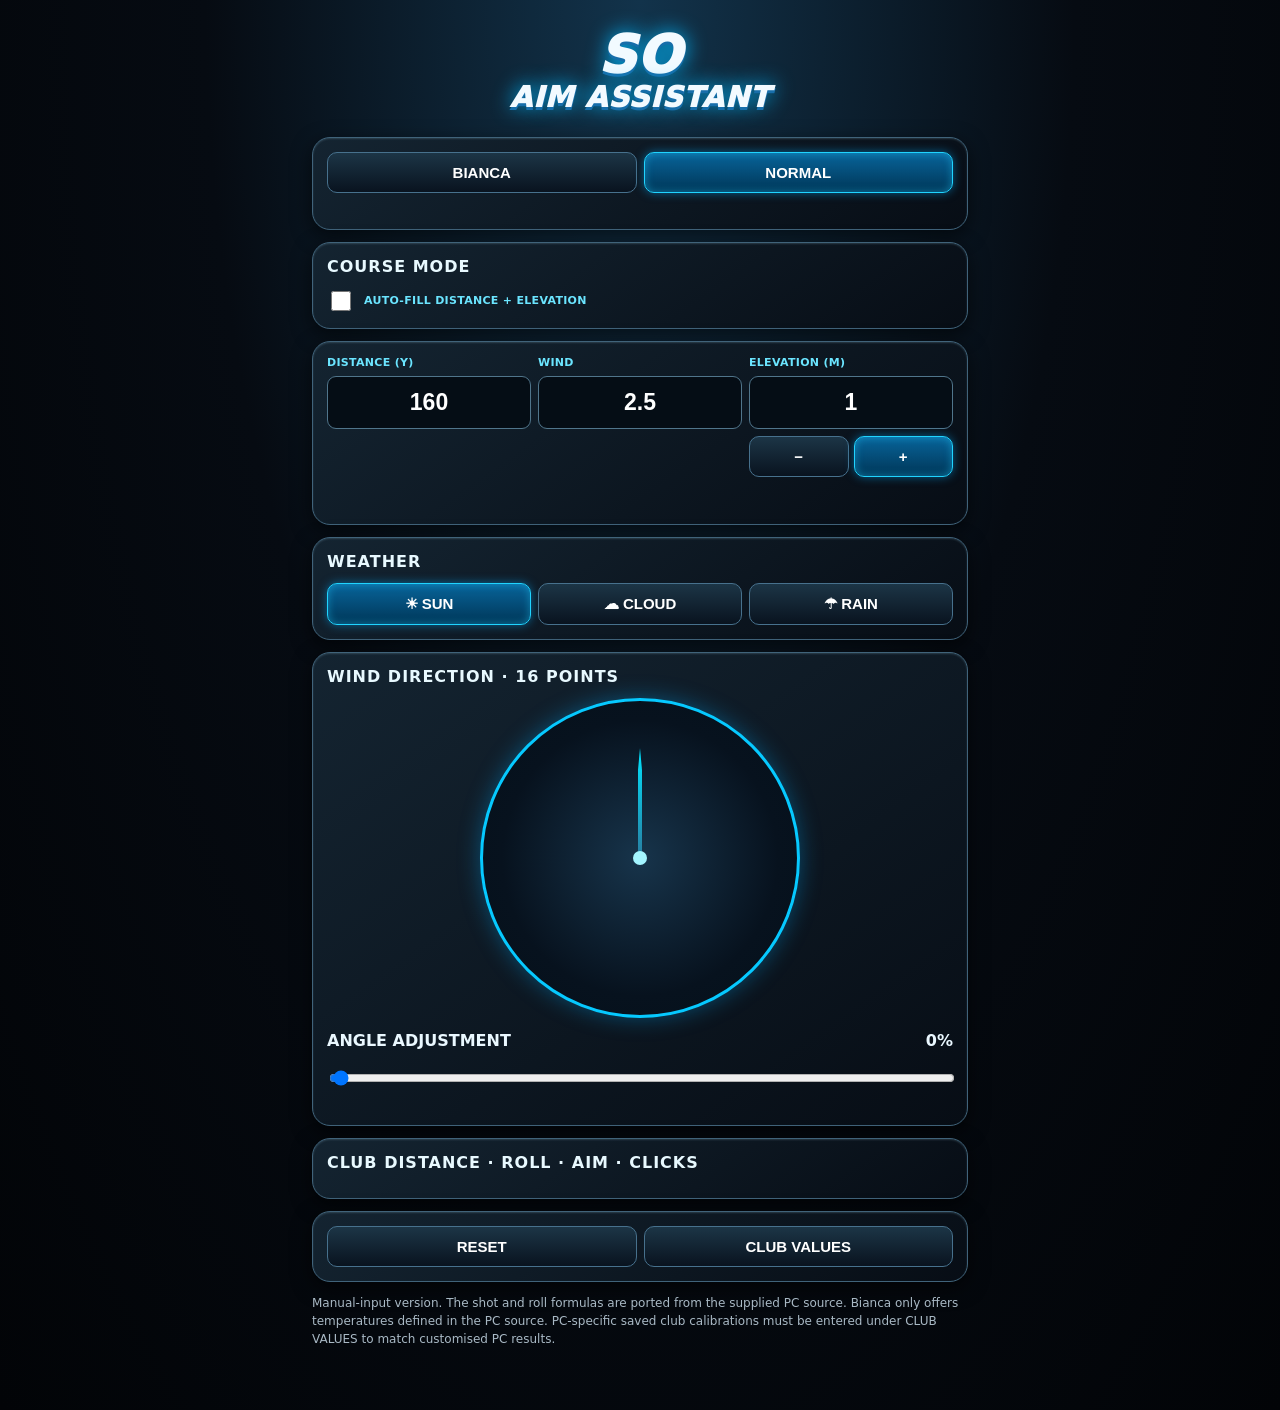
==== commit 9d7c7cb5: "Add files via upload" ====
--- a/index.html
+++ b/index.html
@@ -1,12 +1,22 @@
-<!doctype html><html lang="en"><head><meta charset="utf-8"><meta name="viewport" content="width=device-width,initial-scale=1"><meta name="theme-color" content="#07111b"><meta name="apple-mobile-web-app-capable" content="yes"><meta name="apple-mobile-web-app-title" content="SO Aim"><link rel="manifest" href="./manifest.webmanifest"><link rel="icon" href="./icon.svg" type="image/svg+xml"><title>SO Aim Assistant</title><style>
-:root{font-family:system-ui,Arial;color:#eaf8ff;background:#050a11}*{box-sizing:border-box}body{margin:0;background:radial-gradient(ellipse at top,#12334b 0%,#060b12 48%,#020407 100%)}main{max-width:680px;margin:auto;padding:14px 12px 50px}.brand{text-align:center;font-weight:1000;font-style:italic;letter-spacing:1px;font-size:clamp(29px,9vw,52px);line-height:1.03;color:#f2faff;text-shadow:0 3px 0 #176eaa,0 0 20px #00baff;margin:15px 0 25px}.brand small{display:block;font-size:.55em}.panel{background:linear-gradient(145deg,#142431,#070d15);border:1px solid #40637a;border-radius:18px;box-shadow:inset 0 1px 2px #7296a64d,0 6px 20px #0009;padding:14px;margin:12px 0}.tabs,.tempgrid,.weather,.inputs,.actions{display:grid;gap:7px}.tabs{grid-template-columns:1fr 1fr}.tempgrid{grid-template-columns:repeat(5,minmax(0,1fr));margin-top:10px}.weather{grid-template-columns:repeat(3,1fr)}button{background:linear-gradient(#1c3546,#09131f);border:1px solid #47718d;border-radius:10px;color:white;padding:11px 4px;font-weight:800;font-size:15px;touch-action:manipulation}button.active{background:linear-gradient(#08649a,#003657);border-color:#20d4ff;box-shadow:inset 0 0 8px #20ceff70,0 0 10px #00aeff80}button:active{transform:scale(.98)}.inputs{grid-template-columns:repeat(3,minmax(0,1fr))}label{font-size:11px;color:#6be5ff;display:block;font-weight:800;letter-spacing:.3px;margin-bottom:7px}input{width:100%;background:#050d15;border:1px solid #50758b;border-radius:9px;color:#fff;font-size:23px;font-weight:800;text-align:center;padding:12px 3px;min-width:0}input:focus{outline:2px solid #17b9ee}.signs{display:flex;gap:5px;margin-top:7px}.signs button{flex:1}.compasswrap{display:flex;justify-content:center}.compass{position:relative;width:min(83vw,320px);aspect-ratio:1;border:3px solid #06c9ff;border-radius:50%;background:radial-gradient(circle,#17344b 0%,#07121e 62%,#04101a 100%);box-shadow:0 0 22px #04a9f85e;overflow:hidden}.point{position:absolute;left:50%;top:50%;width:36px;height:36px;margin:-18px;border:0;background:none;padding:0;color:#9abed4;font-size:15px;box-shadow:none}.point.active{color:#24d9ff;background:none;border:0;box-shadow:none;text-shadow:0 0 10px #00cfff}.needle{position:absolute;left:50%;top:50%;height:35%;width:4px;background:linear-gradient(#00e5ff,#287ca0);transform-origin:center bottom;translate:-50% -100%;pointer-events:none;clip-path:polygon(50% 0,100% 20%,100% 100%,0 100%,0 20%)}.center{position:absolute;left:50%;top:50%;transform:translate(-50%,-50%);width:14px;height:14px;background:#a3f5ff;border-radius:50%;pointer-events:none}.angle{display:flex;justify-content:space-between;align-items:center;margin:13px 0 5px;font-weight:800}.angle input{width:100%;accent-color:#00caff;padding:0}.summary{color:#bcd5e5;font-size:13px;text-align:center;margin-top:8px}.clubgrid{display:grid;grid-template-columns:repeat(2,minmax(0,1fr));gap:8px}.club{padding:11px 9px;border-radius:12px;background:#071522;border:1px solid #2a526c}.clubhead{display:flex;justify-content:space-between;align-items:center}.clubname{font-weight:900;color:#ffd669}.aim{font-size:12px;color:#ffe0a1}.numbers{display:flex;justify-content:space-around;margin-top:9px;text-align:center}.numbers strong{font-size:25px;color:#4cdbff}.numbers .roll{color:#d4b4ff}.numbers small{display:block;color:#a8bdcc;font-size:10px}.adjust{font-size:11px;color:#b5d2de;text-align:center;margin-top:5px}.title{font-weight:900;letter-spacing:1px;margin-bottom:12px;color:#e8f9ff}.actions{grid-template-columns:1fr 1fr}.notice{font-size:12px;color:#a9b9c5;line-height:1.5}.error{color:#ff9c9c;min-height:17px;font-size:12px;margin:8px 0}.settingrow{display:grid;grid-template-columns:40px 1fr 1fr;gap:8px;align-items:center;margin-bottom:7px}.settingrow input{font-size:15px;padding:7px}.settingrow label{margin:0}.secondary{color:#7ee7ff;text-decoration:underline;background:none;border:0;box-shadow:none}.hidden{display:none}@media(max-width:350px){.clubgrid{gap:5px}.club{padding:8px 5px}.numbers strong{font-size:20px}}
-
-.installbar{display:flex;justify-content:center;margin:-10px 0 15px}.installbar button{padding:10px 24px;border-color:#20d4ff;color:#8beeff}.installbar button[hidden]{display:none}
-</style></head><body><main><div class="brand">SO <small>AIM ASSISTANT</small></div><div class="installbar"><button id="install" type="button" hidden>INSTALL APP</button></div><section class="panel"><div class="tabs"><button id="bianca">BIANCA</button><button id="normal" class="active">NORMAL</button></div><div id="tempgrid" class="tempgrid"></div><p class="notice" id="tempnote"></p></section><section class="panel"><div class="inputs"><div><label for="distance">DISTANCE (Y)</label><input id="distance" type="text" inputmode="decimal" value="160"></div><div><label for="wind">WIND</label><input id="wind" type="text" inputmode="decimal" value="2.5"></div><div><label for="elevation">ELEVATION (M)</label><input id="elevation" type="text" inputmode="decimal" value="1"><div class="signs"><button id="minus">−</button><button id="plus" class="active">+</button></div></div></div><div class="error" id="error"></div></section><section class="panel"><div class="title">WEATHER</div><div class="weather"><button data-weather="0" class="active">☀ SUN</button><button data-weather="-7">☁ CLOUD</button><button data-weather="-14">☂ RAIN</button></div></section><section class="panel"><div class="title">WIND DIRECTION · 16 POINTS</div><div class="compasswrap"><div class="compass" id="compass"><div class="needle" id="needle"></div><div class="center"></div></div></div><div class="angle"><span>ANGLE ADJUSTMENT</span><span id="angleLabel">0%</span></div><input type="range" id="angle" min="0" max="50" step="1" value="0"><div class="summary" id="summary"></div></section><section class="panel"><div class="title">CLUB DISTANCE · ROLL · AIM</div><div class="clubgrid" id="clubs"></div></section><section class="panel"><div class="actions"><button id="reset">RESET</button><button id="values">CLUB VALUES</button></div><div id="settings" class="hidden"><p class="notice">Edit HEAD and TAIL percentages to match the VALUES settings on your PC. Changes save on this phone.</p><div class="settingrow"><label>CLUB</label><label>TAIL %</label><label>HEAD %</label></div><div id="settingrows"></div><button id="defaults">RESTORE DEFAULT VALUES</button></div></section><p class="notice">Manual-input version. The shot and roll formulas are ported from the supplied PC source. Bianca only offers temperatures defined in the PC source. PC-specific saved club calibrations must be entered under CLUB VALUES to match customised PC results.</p></main><script>
+<!doctype html><html lang="en"><head><meta charset="utf-8"><meta name="viewport" content="width=device-width,initial-scale=1"><meta name="theme-color" content="#07111b"><title>SO Aim Assistant</title><style>
+:root{font-family:system-ui,Arial;color:#eaf8ff;background:#050a11}*{box-sizing:border-box}body{margin:0;background:radial-gradient(ellipse at top,#12334b 0%,#060b12 48%,#020407 100%)}main{max-width:680px;margin:auto;padding:14px 12px 50px}.brand{text-align:center;font-weight:1000;font-style:italic;letter-spacing:1px;font-size:clamp(29px,9vw,52px);line-height:1.03;color:#f2faff;text-shadow:0 3px 0 #176eaa,0 0 20px #00baff;margin:15px 0 25px}.brand small{display:block;font-size:.55em}.panel{background:linear-gradient(145deg,#142431,#070d15);border:1px solid #40637a;border-radius:18px;box-shadow:inset 0 1px 2px #7296a64d,0 6px 20px #0009;padding:14px;margin:12px 0}.tabs,.tempgrid,.weather,.inputs,.actions{display:grid;gap:7px}.tabs{grid-template-columns:1fr 1fr}.tempgrid{grid-template-columns:repeat(5,minmax(0,1fr));margin-top:10px}.weather{grid-template-columns:repeat(3,1fr)}button{background:linear-gradient(#1c3546,#09131f);border:1px solid #47718d;border-radius:10px;color:white;padding:11px 4px;font-weight:800;font-size:15px;touch-action:manipulation}button.active{background:linear-gradient(#08649a,#003657);border-color:#20d4ff;box-shadow:inset 0 0 8px #20ceff70,0 0 10px #00aeff80}button:active{transform:scale(.98)}.inputs{grid-template-columns:repeat(3,minmax(0,1fr))}label{font-size:11px;color:#6be5ff;display:block;font-weight:800;letter-spacing:.3px;margin-bottom:7px}input{width:100%;background:#050d15;border:1px solid #50758b;border-radius:9px;color:#fff;font-size:23px;font-weight:800;text-align:center;padding:12px 3px;min-width:0}input:focus{outline:2px solid #17b9ee}.signs{display:flex;gap:5px;margin-top:7px}.signs button{flex:1}.compasswrap{display:flex;justify-content:center}.compass{position:relative;width:min(83vw,320px);aspect-ratio:1;border:3px solid #06c9ff;border-radius:50%;background:radial-gradient(circle,#17344b 0%,#07121e 62%,#04101a 100%);box-shadow:0 0 22px #04a9f85e;overflow:hidden}.point{position:absolute;left:50%;top:50%;width:36px;height:36px;margin:-18px;border:0;background:none;padding:0;color:#9abed4;font-size:15px;box-shadow:none}.point.active{color:#24d9ff;background:none;border:0;box-shadow:none;text-shadow:0 0 10px #00cfff}.needle{position:absolute;left:50%;top:50%;height:35%;width:4px;background:linear-gradient(#00e5ff,#287ca0);transform-origin:center bottom;translate:-50% -100%;pointer-events:none;clip-path:polygon(50% 0,100% 20%,100% 100%,0 100%,0 20%)}.center{position:absolute;left:50%;top:50%;transform:translate(-50%,-50%);width:14px;height:14px;background:#a3f5ff;border-radius:50%;pointer-events:none}.angle{display:flex;justify-content:space-between;align-items:center;margin:13px 0 5px;font-weight:800}.angle input{width:100%;accent-color:#00caff;padding:0}.summary{color:#bcd5e5;font-size:13px;text-align:center;margin-top:8px}.clubgrid{display:grid;grid-template-columns:repeat(2,minmax(0,1fr));gap:8px}.club{padding:11px 9px;border-radius:12px;background:#071522;border:1px solid #2a526c}.clubhead{display:flex;justify-content:space-between;align-items:center}.clubname{font-weight:900;color:#ffd669}.aim{font-size:12px;color:#ffe0a1}.numbers{display:flex;justify-content:space-around;margin-top:9px;text-align:center}.numbers strong{font-size:25px;color:#4cdbff}.numbers .roll{color:#d4b4ff}.numbers small{display:block;color:#a8bdcc;font-size:10px}.clicks{margin-top:7px;text-align:center;font-size:12px;font-weight:900;color:#74e8ff}.adjust{font-size:11px;color:#b5d2de;text-align:center;margin-top:5px}.title{font-weight:900;letter-spacing:1px;margin-bottom:12px;color:#e8f9ff}.actions{grid-template-columns:1fr 1fr}.notice{font-size:12px;color:#a9b9c5;line-height:1.5}.error{color:#ff9c9c;min-height:17px;font-size:12px;margin:8px 0}.settingrow{display:grid;grid-template-columns:40px 1fr 1fr;gap:8px;align-items:center;margin-bottom:7px}.settingrow input{font-size:15px;padding:7px}.settingrow label{margin:0}.secondary{color:#7ee7ff;text-decoration:underline;background:none;border:0;box-shadow:none}.hidden{display:none}.coursecontrols{display:grid;grid-template-columns:1fr 1fr;gap:8px;margin:10px 0}.coursecontrols select{width:100%;background:#071522;color:#fff;border:1px solid #47718d;border-radius:9px;padding:10px;font-size:14px}.coursebuttons{display:grid;grid-template-columns:1fr 1.4fr 1fr;gap:8px;align-items:center;text-align:center}.coursebuttons strong{color:#79e9ff}.coursemode{display:flex;gap:10px;align-items:center}.coursemode input{width:20px;height:20px;accent-color:#00caff}.coursemode label{margin:0}.coursecontrols select:disabled,.coursebuttons button:disabled{opacity:.4}@media(max-width:350px){.clubgrid{gap:5px}.club{padding:8px 5px}.numbers strong{font-size:20px}}
+</style></head><body><main><div class="brand">SO <small>AIM ASSISTANT</small></div><section class="panel"><div class="tabs"><button id="bianca">BIANCA</button><button id="normal" class="active">NORMAL</button></div><div id="tempgrid" class="tempgrid"></div><p class="notice" id="tempnote"></p></section><section class="panel"><div class="title">COURSE MODE</div><div class="coursemode"><input type="checkbox" id="courseEnabled"><label for="courseEnabled">AUTO-FILL DISTANCE + ELEVATION</label></div><div id="coursePanel" class="hidden"><div class="tabs" id="difficultyTabs"><button data-difficulty="Easy" class="active">EASY</button><button data-difficulty="Medium">MEDIUM</button><button data-difficulty="Hard">HARD</button></div><div class="coursecontrols"><div><label for="courseSelect">COURSE</label><select id="courseSelect"></select></div><div><label for="pinSelect">PIN POSITION</label><select id="pinSelect"><option value="0">PIN 1</option><option value="1">PIN 2</option><option value="2">PIN 3</option><option value="3">PIN 4</option><option value="4">PIN 5</option></select></div></div><div class="coursebuttons"><button id="prevHole">◀ PREV</button><strong id="holeLabel">HOLE 1 / 18</strong><button id="nextHole">NEXT ▶</button></div><p class="notice">Reference distances and elevations from the PC course database. You can still adjust either value manually.</p></div></section><section class="panel"><div class="inputs"><div><label for="distance">DISTANCE (Y)</label><input id="distance" type="text" inputmode="decimal" value="160"></div><div><label for="wind">WIND</label><input id="wind" type="text" inputmode="decimal" value="2.5"></div><div><label for="elevation">ELEVATION (M)</label><input id="elevation" type="text" inputmode="decimal" value="1"><div class="signs"><button id="minus">−</button><button id="plus" class="active">+</button></div></div></div><div class="error" id="error"></div></section><section class="panel"><div class="title">WEATHER</div><div class="weather"><button data-weather="0" class="active">☀ SUN</button><button data-weather="-7">☁ CLOUD</button><button data-weather="-14">☂ RAIN</button></div></section><section class="panel"><div class="title">WIND DIRECTION · 16 POINTS</div><div class="compasswrap"><div class="compass" id="compass"><div class="needle" id="needle"></div><div class="center"></div></div></div><div class="angle"><span>ANGLE ADJUSTMENT</span><span id="angleLabel">0%</span></div><input type="range" id="angle" min="0" max="50" step="1" value="0"><div class="summary" id="summary"></div></section><section class="panel"><div class="title">CLUB DISTANCE · ROLL · AIM · CLICKS</div><div class="clubgrid" id="clubs"></div></section><section class="panel"><div class="actions"><button id="reset">RESET</button><button id="values">CLUB VALUES</button></div><div id="settings" class="hidden"><p class="notice">Edit HEAD and TAIL percentages to match the VALUES settings on your PC. Changes save on this phone.</p><div class="settingrow"><label>CLUB</label><label>TAIL %</label><label>HEAD %</label></div><div id="settingrows"></div><button id="defaults">RESTORE DEFAULT VALUES</button></div></section><p class="notice">Manual-input version. The shot and roll formulas are ported from the supplied PC source. Bianca only offers temperatures defined in the PC source. PC-specific saved club calibrations must be entered under CLUB VALUES to match customised PC results.</p></main><script>
 'use strict';
 const defaults=[['1W',1.6,2.3,1.4,0],['3W',1.7,2.5,1.35,0],['5W',1.8,2.7,1.15,0],['3I',1.9,2.8,1.3,7],['4I',2.1,2.9,1.25,7],['5I',2.5,3.1,1.1,7],['6I',2.7,3.2,1,7],['7I',2.8,3.4,.95,7],['8I',2.9,3.5,.85,7],['9I',3.1,3.8,.85,7],['PW',3.6,3.9,1/1.4,6],['AW',3.8,4,1/1.6,6],['SW',3.5,4.1,1/1.9,6]];
 const factors={21:-1,22:-.75,23:-.5,24:-.25,25:0,26:.2,27:.4,28:.6,29:.8,30:1,'-1':-11,'-2':-11.75,'-3':-12.5,'-4':-13.25,'-5':-14};
 const names=['N','NNE','NE','ENE','E','ESE','SE','SSE','S','SSW','SW','WSW','W','WNW','NW','NNW'];
+const courseData={"Easy | ALFHEIM":[[[458.0,-0.7],[459.0,-0.8],[452.0,-0.7],[446.0,-0.7],[447.0,-0.6]],[[454.0,2.3],[452.0,2.3],[448.0,2.3],[442.0,2.4],[440.0,2.4]],[[223.0,-0.3],[222.0,-0.3],[214.0,-0.3],[207.0,-0.4],[205.0,-4.0]],[[581.0,6.9],[578.0,7.0],[574.0,6.9],[570.0,7.1],[568.0,7.0]],[[454.0,-2.7],[455.0,-2.7],[450.0,-2.7],[444.0,-2.6],[443.0,-2.6]],[[520.0,-0.3],[520.0,-0.3],[516.0,-0.4],[513.0,-0.3],[511.0,-0.4]],[[207.0,0.6],[209.0,0.6],[198.0,0.7],[189.0,0.6],[190.0,0.7]],[[529.0,-2.0],[529.0,-2.0],[524.0,-2.0],[520.0,-2.0],[517.0,-2.0]],[[413.0,-0.7],[413.0,-0.6],[406.0,-0.7],[400.0,-0.7],[399.0,-0.6]],[[506.0,-0.9],[508.0,-0.9],[499.0,-1.0],[490.0,-1.0],[491.0,-0.9]],[[580.0,-2.0],[580.0,-2.1],[572.0,-2.1],[565.0,-2.1],[564.0,-2.2]],[[255.0,-0.3],[254.0,-0.3],[248.0,-0.3],[242.0,-3.0],[242.0,-0.3]],[[487.0,-3.4],[486.0,-3.4],[479.0,-3.3],[475.0,-3.3],[471.0,-3.2]],[[614.0,1.6],[616.0,1.6],[608.0,1.6],[598.0,1.5],[596.0,1.5]],[[531.0,-3.1],[532.0,-3.1],[526.0,-3.1],[522.0,-3.8],[523.0,-3.1]],[[489.0,0.0],[488.0,-0.2],[483.0,-0.2],[480.0,-0.1],[480.0,-0.2]],[[271.0,-0.2],[272.0,-0.2],[264.0,-0.2],[260.0,-0.1],[259.0,-0.2]],[[372.0,0.1],[371.0,0.1],[368.0,0.0],[366.0,-0.1],[365.0,0.0]]],"Easy | SOSORI":[[[499.0,-16.9],[502.0,-16.9],[492.0,-17.0],[488.0,-17.0],[496.0,-16.9]],[[504.0,-2.5],[503.0,-2.4],[498.0,-2.5],[494.0,-2.5],[497.0,-2.4]],[[587.0,-8.2],[589.0,-8.1],[577.0,-8.1],[578.0,-8.1],[570.0,-7.9]],[[343.0,4.8],[350.0,4.9],[350.0,4.7],[327.0,4.8],[317.0,4.8]],[[498.0,-1.6],[491.0,-1.3],[481.0,-1.0],[478.0,-0.9],[483.0,-1.0]],[[590.0,-2.0],[600.0,-2.1],[593.0,-2.1],[574.0,-2.1],[583.0,-2.1]],[[531.0,-1.8],[531.0,-1.8],[539.0,-1.8],[523.0,-1.9],[523.0,-2.0]],[[244.0,-2.6],[243.0,-2.6],[238.0,-2.7],[231.0,-2.6],[239.0,-2.6]],[[604.0,-5.1],[607.0,-5.0],[616.0,-5.0],[595.0,-5.2],[592.0,-5.2]],[[487.0,-3.5],[495.0,-3.5],[488.0,-3.5],[479.0,-3.5],[490.0,-3.5]],[[458.0,-28.9],[464.0,-29.0],[453.0,-29.0],[458.0,-29.0],[451.0,-29.0]],[[651.0,-17.7],[644.0,-17.7],[639.0,-17.7],[640.0,-17.7],[637.0,-17.7]],[[698.0,-13.9],[697.0,-14.0],[689.0,-14.0],[687.0,-14.0],[686.0,-14.0]],[[526.0,0.3],[537.0,0.3],[533.0,0.3],[540.0,0.3],[530.0,0.3]],[[484.0,-1.7],[489.0,-1.7],[487.0,-1.6],[491.0,-1.6],[485.0,-1.6]],[[552.0,-17.7],[547.0,-17.7],[552.0,-17.9],[547.0,-17.9],[550.0,-18.0]],[[251.0,6.2],[247.0,6.1],[252.0,6.2],[250.0,6.2],[245.0,6.1]],[[237.0,-9.6],[237.0,-9.6],[235.0,-9.7],[233.0,-9.7],[233.0,-9.7]]],"Easy | NAMCHON":[[[492.0,-1.1],[498.0,-1.0],[508.0,-0.7],[508.0,-0.7],[502.0,-0.8]],[[366.0,0.3],[368.0,0.4],[380.0,0.3],[383.0,0.4],[373.0,0.4]],[[397.0,-2.2],[411.0,-2.1],[403.0,-2.0],[401.0,-1.9],[392.0,-2.1]],[[160.0,-16.3],[181.0,-16.2],[175.0,-16.0],[157.0,-16.1],[168.0,-16.1]],[[512.0,-1.7],[525.0,-1.6],[517.0,-1.6],[523.0,-1.6],[512.0,-1.8]],[[388.0,-0.8],[384.0,-0.7],[373.0,-0.5],[366.0,-0.8],[373.0,-0.5]],[[385.0,-1.1],[383.0,-1.2],[373.0,-1.3],[362.0,-1.5],[362.0,-0.9]],[[193.0,-6.5],[207.0,-6.7],[203.0,-6.4],[176.0,-6.9],[180.0,-6.9]],[[353.0,2.3],[346.0,2.4],[345.0,2.3],[336.0,2.5],[332.0,2.4]],[[364.0,0.2],[361.0,0.1],[354.0,0.0],[344.0,0.2],[342.0,0.1]],[[342.0,-8.3],[336.0,-8.4],[332.0,-8.4],[323.0,-8.3],[326.0,-8.3]],[[191.0,-2.6],[187.0,-2.5],[181.0,-2.4],[169.0,-2.6],[166.0,-2.4]],[[349.0,0.0],[347.0,0.1],[339.0,0.3],[330.0,0.1],[328.0,0.3]],[[137.0,-11.9],[133.0,-12.0],[130.0,-12.0],[119.0,-12.0],[116.0,-12.0]],[[524.0,-2.3],[520.0,-2.4],[509.0,-2.3],[497.0,-2.2],[494.0,-2.5]],[[373.0,11.3],[378.0,11.4],[370.0,11.4],[371.0,10.8],[363.0,10.7]],[[464.0,-11.2],[473.0,-11.2],[464.0,-11.0],[457.0,-11.0],[452.0,-11.0]],[[394.0,3.0],[391.0,3.1],[380.0,3.2],[365.0,3.1],[366.0,3.0]]],"Easy | MIDAS":[[[410.0,17.9],[391.0,17.8],[359.0,16.6],[403.0,17.9],[405.0,17.9]],[[234.0,0.4],[230.0,0.3],[227.0,0.4],[217.0,0.5],[217.0,0.3]],[[400.0,18.1],[393.0,18.1],[392.0,18.1],[384.0,18.1],[387.0,18.1]],[[393.0,-12.8],[392.0,-13.0],[383.0,-13.1],[381.0,-12.9],[387.0,-12.9]],[[540.0,-0.7],[537.0,-0.6],[532.0,-0.8],[526.0,-0.7],[531.0,-0.7]],[[375.0,17.6],[376.0,17.6],[367.0,17.5],[368.0,17.5],[371.0,17.5]],[[200.0,-9.5],[199.0,-9.5],[186.0,-9.6],[190.0,-9.5],[193.0,-9.5]],[[563.0,-7.2],[553.0,-7.2],[559.0,-7.1],[545.0,-7.3],[555.0,-7.2]],[[426.0,-13.6],[419.0,-13.6],[416.0,-13.3],[410.0,-13.4],[417.0,-13.4]],[[425.0,-10.6],[426.0,-10.5],[411.0,-10.2],[418.0,-10.4],[421.0,-10.4]],[[554.0,5.5],[553.0,5.5],[541.0,5.1],[541.0,5.2],[546.0,5.1]],[[194.0,-13.2],[191.0,-13.3],[184.0,-13.2],[180.0,-13.3],[186.0,-13.3]],[[353.0,16.2],[348.0,16.2],[352.0,16.2],[343.0,16.2],[350.0,16.2]],[[544.0,12.7],[541.0,12.8],[527.0,12.6],[527.0,12.7],[534.0,12.7]],[[416.0,-5.7],[427.0,-5.4],[419.0,-5.4],[409.0,-5.6],[408.0,-5.7]],[[179.0,-10.7],[177.0,-10.7],[170.0,-10.9],[184.0,-10.7],[178.0,-11.0]],[[340.0,12.2],[339.0,12.1],[326.0,11.6],[321.0,11.7],[327.0,11.8]],[[444.0,-4.5],[452.0,-4.7],[442.0,-4.6],[436.0,-4.6],[444.0,-4.6]]],"Medium | WATTSU":[[[423.0,4.0],[417.0,3.9],[410.0,3.7],[408.0,3.7],[419.0,4.2]],[[449.0,-1.3],[456.0,-1.2],[460.0,-1.2],[437.0,-1.6],[443.0,-1.5]],[[156.0,0.0],[158.0,0.2],[148.0,0.2],[163.0,0.5],[156.0,0.1]],[[375.0,2.1],[377.0,1.9],[366.0,1.9],[383.0,2.3],[377.0,2.1]],[[617.0,26.0],[607.0,25.8],[606.0,26.0],[625.0,26.5],[629.0,26.2]],[[441.0,5.5],[438.0,5.4],[433.0,5.4],[452.0,5.8],[447.0,5.4]],[[434.0,1.3],[447.0,1.9],[440.0,1.5],[423.0,1.0],[431.0,1.3]],[[223.0,-1.4],[225.0,-1.4],[235.0,-1.2],[213.0,-1.4],[223.0,-1.3]],[[544.0,0.1],[547.0,0.0],[538.0,-0.2],[533.0,-0.5],[529.0,-0.5]],[[412.0,-2.5],[418.0,-2.3],[419.0,-2.3],[402.0,-2.4],[407.0,-2.5]],[[225.0,-10.6],[231.0,-10.7],[235.0,-10.5],[215.0,-10.6],[224.0,-10.6]],[[531.0,-0.5],[539.0,-0.4],[531.0,-0.8],[525.0,-0.4],[520.0,-0.5]],[[429.0,10.9],[435.0,11.2],[441.0,11.3],[420.0,11.0],[428.0,11.1]],[[354.0,4.4],[352.0,4.5],[345.0,4.6],[361.0,4.4],[358.0,4.5]],[[430.0,-1.5],[421.0,-1.2],[426.0,-1.3],[436.0,-1.5],[439.0,-1.4]],[[167.0,-0.8],[173.0,-0.6],[176.0,-0.6],[172.0,-0.7],[162.0,-0.8]],[[586.0,-1.0],[596.0,-0.7],[598.0,-1.0],[579.0,-1.1],[581.0,-0.8]],[[416.0,2.9],[418.0,2.9],[408.0,3.1],[401.6,2.9],[400.0,2.9]]],"Medium | VOLCANO":[[[427.0,-4.3],[432.0,-4.4],[423.0,-4.5],[433.0,-4.3],[424.0,-4.3]],[[225.0,5.0],[220.0,4.9],[218.0,4.9],[218.0,5.0],[211.0,4.8]],[[452.0,-5.8],[469.0,-5.8],[451.0,-5.8],[469.0,-5.9],[461.0,-5.8]],[[396.0,-7.6],[390.0,-7.7],[392.0,-7.7],[394.0,-7.6],[387.4,-7.6]],[[421.0,-1.4],[414.0,-1.6],[412.0,-1.5],[416.0,-1.5],[425.0,-1.5]],[[563.0,-9.9],[542.0,-9.9],[561.0,-5.7],[556.0,-9.9],[554.0,-9.9]],[[231.0,4.5],[229.0,4.4],[227.0,4.5],[229.0,4.4],[232.0,4.5]],[[556.0,-7.8],[562.0,-7.8],[556.0,-7.8],[549.0,-7.9],[544.0,-7.8]],[[420.0,-28.9],[428.0,-28.7],[423.0,-28.8],[424.0,-28.8],[418.0,-28.8]],[[420.0,13.1],[404.0,13.2],[428.0,13.0],[406.0,13.2],[411.0,13.0]],[[387.0,-5.6],[382.0,-5.6],[377.0,-5.6],[373.0,-5.7],[369.0,-5.7]],[[370.0,16.3],[365.0,16.4],[362.0,16.3],[365.0,16.3],[370.0,16.4]],[[543.0,-20.5],[537.0,-20.5],[534.0,-20.5],[535.0,-20.5],[538.0,-20.5]],[[544.0,-2.7],[538.0,-2.7],[539.0,-2.7],[539.0,-2.7],[535.0,-2.7]],[[395.0,-21.1],[390.0,-21.1],[386.0,-21.1],[390.0,-21.0],[390.0,-21.0]],[[189.0,5.8],[187.0,5.8],[184.0,5.8],[183.0,5.7],[181.0,5.7]],[[186.0,-1.1],[181.0,-1.2],[183.0,-1.1],[186.0,-1.1],[181.0,-1.1]],[[350.0,-9.1],[346.5,-9.1],[341.0,-9.1],[331.0,-9.1],[328.0,-9.1]]],"Medium | TOKEN":[[[501.0,-1.7],[500.0,-2.0],[493.0,-2.0],[486.0,-2.0],[488.0,-1.8]],[[415.0,-3.7],[412.0,-4.0],[403.0,-4.1],[397.0,-4.1],[393.0,-4.1]],[[207.0,-0.2],[203.0,0.2],[203.0,-0.3],[215.0,0.1],[213.0,0.1]],[[497.0,-1.5],[512.0,-1.3],[506.0,-1.5],[493.0,-1.8],[488.0,-1.8]],[[391.0,-1.6],[385.0,-1.7],[378.0,-2.4],[372.0,-3.1],[364.0,-2.7]],[[211.0,-10.0],[211.0,-10.0],[203.0,-10.0],[198.0,-10.0],[197.0,-10.0]],[[428.0,4.3],[430.0,4.5],[422.0,4.3],[412.0,3.5],[408.0,3.1]],[[378.0,1.5],[371.0,1.2],[379.0,1.4],[387.0,1.6],[374.0,1.3]],[[383.0,-17.0],[375.0,-17.0],[380.0,-17.0],[372.0,-17.5],[367.0,-17.0]],[[417.0,2.1],[422.0,2.2],[412.0,1.8],[405.0,2.0],[400.0,2.0]],[[389.0,11.0],[385.0,11.0],[380.0,10.5],[373.0,9.8],[374.0,9.6]],[[567.0,-12.5],[563.0,-12.0],[557.0,-12.0],[549.0,-13.0],[544.0,-13.0]],[[222.0,-5.1],[217.0,-4.9],[210.0,-4.6],[201.0,-5.0],[204.0,-4.9]],[[405.0,-6.6],[402.0,-6.5],[394.0,-7.2],[388.0,-7.2],[382.0,-7.8]],[[361.0,-3.7],[365.0,-3.5],[360.0,-3.5],[355.0,-3.8],[351.0,-3.2]],[[186.0,-1.8],[184.0,-2.1],[176.0,-2.1],[169.0,-2.0],[168.0,-2.3]],[[454.0,-8.1],[449.0,-7.6],[445.0,-8.1],[438.0,-8.1],[434.0,-8.1]],[[402.0,-21.0],[407.0,-20.5],[398.0,-21.0],[396.0,-21.0],[389.0,-21.0]]],"Medium | FENSALIR":[[[427.0,5.1],[417.0,4.9],[429.0,5.1],[434.0,5.2],[425.0,5.0]],[[341.0,16.8],[349.0,17.0],[347.0,17.0],[331.0,16.6],[335.0,16.7]],[[534.0,12.3],[539.0,12.3],[537.0,12.7],[527.0,12.2],[525.0,11.9]],[[406.0,18.3],[401.0,18.1],[400.0,18.1],[408.0,18.4],[410.0,18.5]],[[142.0,9.4],[143.0,9.4],[146.0,9.3],[140.0,9.4],[138.0,9.4]],[[388.0,12.8],[391.0,12.8],[382.0,12.8],[391.0,12.8],[382.0,12.8]],[[418.0,15.4],[410.0,15.3],[420.0,15.4],[412.0,15.2],[424.0,15.5]],[[583.0,-11.4],[588.0,-11.4],[575.0,-11.3],[583.0,-11.3],[580.0,-11.5]],[[221.0,0.2],[222.0,0.2],[221.0,0.2],[213.0,0.2],[231.0,0.2]],[[376.0,4.8],[378.0,4.9],[389.0,4.9],[369.0,4.7],[383.0,4.9]],[[475.0,-2.6],[481.0,-2.6],[471.0,-2.7],[469.0,-2.6],[479.0,-2.5]],[[542.0,10.0],[551.0,10.2],[547.0,9.9],[551.0,10.2],[540.0,10.0]],[[216.0,0.6],[214.0,0.6],[223.0,0.6],[214.0,0.6],[224.0,0.6]],[[479.0,4.6],[477.0,4.5],[485.0,4.6],[484.0,4.6],[476.0,4.6]],[[430.0,21.3],[426.0,21.3],[434.0,21.4],[427.0,21.5],[434.0,21.6]],[[192.0,5.6],[199.0,5.6],[192.0,5.3],[186.0,5.6],[192.0,5.6]],[[428.0,-5.9],[428.0,-6.0],[431.0,-5.9],[420.0,-6.1],[418.0,-6.2]],[[615.0,-3.8],[624.0,-4.0],[618.0,-4.0],[611.0,-3.9],[611.0,-3.8]]],"Medium | GLADSHEIM":[[[444.7,10.9],[443.0,10.9],[455.0,10.8],[445.0,11.0],[434.0,10.8]],[[419.0,11.7],[427.0,11.8],[417.0,11.9],[406.0,11.5],[418.0,11.7]],[[616.0,7.3],[623.0,7.5],[612.0,7.3],[618.0,7.3],[613.0,7.3]],[[208.0,-10.6],[214.0,-10.4],[206.0,-10.6],[203.0,-10.7],[207.0,-10.6]],[[447.0,1.3],[453.0,1.3],[435.0,1.3],[433.0,1.2],[459.0,1.3]],[[416.0,-2.1],[404.0,-2.1],[422.0,-2.0],[422.0,-1.9],[411.0,-2.1]],[[234.0,0.0],[233.0,-0.1],[235.0,0.0],[243.0,0.0],[242.0,0.0]],[[410.0,7.3],[417.0,7.4],[405.0,7.2],[410.0,7.4],[418.0,7.4]],[[688.0,-0.3],[697.0,-0.2],[677.0,-0.4],[671.0,-0.4],[699.0,-0.1]],[[403.0,3.9],[412.0,4.0],[397.0,3.9],[391.0,3.8],[409.0,4.0]],[[195.0,-12.2],[184.0,-12.4],[201.0,-12.5],[202.0,-12.4],[187.0,-12.5]],[[459.0,-0.2],[461.0,-0.2],[465.0,-0.2],[464.0,-0.1],[452.0,-0.1]],[[425.0,6.4],[431.0,6.2],[435.0,6.3],[421.0,6.2],[416.0,6.2]],[[619.0,-0.2],[625.0,-0.2],[611.0,-0.4],[607.0,-0.2],[626.0,-0.1]],[[216.0,4.9],[219.0,4.9],[213.0,4.5],[211.0,4.9],[219.0,4.9]],[[407.0,3.4],[412.0,3.5],[400.0,3.4],[402.0,3.5],[415.0,3.5]],[[406.0,2.6],[427.0,2.4],[420.0,2.5],[399.0,2.5],[405.0,2.6]],[[606.0,5.4],[615.0,5.4],[614.0,5.2],[598.0,5.3],[600.0,5.4]]],"Medium | HELA":[[[434.0,-0.9],[433.0,-1.1],[423.0,-1.0],[424.0,-1.0],[428.0,-0.9]],[[650.0,6.8],[626.0,6.8],[636.0,7.0],[667.0,6.8],[640.0,7.0]],[[214.0,-13.0],[221.0,-13.0],[220.0,-13.0],[208.0,-13.0],[210.0,-13.0]],[[445.0,-0.3],[443.0,0.0],[433.0,-0.1],[430.0,0.1],[434.0,0.0]],[[402.0,-1.6],[396.0,-1.8],[386.0,-1.4],[381.0,-1.8],[395.0,-1.8]],[[454.0,6.4],[456.0,6.3],[447.0,6.2],[445.0,6.0],[450.0,6.3]],[[610.0,-1.6],[607.0,-1.6],[596.0,-1.9],[596.0,-1.6],[600.0,-1.6]],[[456.0,-1.7],[453.0,-1.7],[442.0,-1.9],[447.0,-1.6],[443.0,-1.7]],[[181.0,-1.2],[182.0,-1.0],[169.0,-1.3],[169.0,-1.5],[175.0,-1.3]],[[452.0,-10.0],[452.0,-10.0],[443.0,-10.4],[437.0,-11.0],[447.0,-10.5]],[[429.0,-1.3],[426.0,-1.4],[413.0,-1.4],[415.0,-1.3],[422.0,-1.3]],[[605.0,2.3],[604.0,2.5],[595.0,2.4],[593.0,2.2],[600.0,2.3]],[[372.0,2.3],[377.0,2.4],[375.0,2.3],[368.0,2.6],[372.0,2.4]],[[230.0,2.9],[222.0,2.3],[223.0,2.9],[213.0,1.9],[220.0,2.3]],[[413.0,0.0],[412.0,0.1],[401.0,-0.1],[400.0,-0.3],[404.0,0.0]],[[371.0,-1.2],[365.0,-1.1],[356.0,-1.2],[345.0,-1.0],[345.0,-1.0]],[[588.0,-4.6],[590.0,-4.5],[579.0,-4.5],[578.0,-4.6],[583.0,-4.5]],[[150.0,-1.1],[150.0,-1.0],[143.0,-1.1],[137.0,-1.2],[143.0,-1.1]]],"Medium | FORNEUS":[[[501.0,-1.1],[504.0,-1.3],[508.0,-1.2],[500.0,-1.0],[494.0,-1.2]],[[253.0,1.8],[259.0,1.8],[260.0,1.8],[248.0,1.8],[249.0,1.8]],[[448.0,9.5],[452.0,9.8],[451.0,9.5],[442.0,9.4],[441.0,9.1]],[[548.0,10.7],[541.0,11.2],[552.0,11.1],[553.0,11.0],[542.0,10.3]],[[203.0,2.6],[209.0,2.5],[210.0,2.7],[196.0,2.5],[196.0,2.7]],[[431.0,6.3],[437.0,6.2],[440.0,6.4],[423.0,6.4],[418.0,6.5]],[[614.0,5.7],[615.0,5.6],[602.0,5.7],[622.0,5.3],[609.0,5.8]],[[383.0,1.1],[388.0,1.0],[390.0,1.3],[378.0,1.0],[378.0,1.1]],[[383.0,-5.5],[392.0,-5.7],[390.0,-5.5],[376.0,-5.5],[372.0,-5.2]],[[216.0,-1.0],[209.0,-0.9],[207.0,-1.2],[222.0,-0.8],[222.0,-0.9]],[[436.0,-0.9],[443.0,-0.7],[440.0,-0.8],[433.0,-1.1],[425.0,-1.4]],[[381.0,-12.0],[385.0,-12.0],[389.0,-12.0],[373.0,-12.0],[379.0,-12.0]],[[563.0,-1.2],[571.0,-1.2],[570.0,-0.9],[556.0,-1.2],[556.0,-0.9]],[[395.0,1.2],[399.0,1.2],[402.0,1.0],[387.0,1.3],[384.0,1.4]],[[273.0,7.1],[276.0,7.0],[278.0,7.2],[269.0,7.1],[271.0,7.2]],[[515.0,-1.0],[523.0,-1.0],[520.0,-1.2],[508.0,-1.0],[504.0,-1.2]],[[450.0,4.7],[455.0,4.5],[458.0,4.4],[442.0,5.0],[439.0,5.0]],[[576.0,4.3],[584.0,4.8],[582.0,4.7],[572.0,4.4],[564.0,3.9]]],"Medium | HYUNDAI":[[[483.0,1.1],[490.0,1.2],[496.0,1.3],[498.0,1.4],[497.0,1.1]],[[446.0,0.8],[451.0,0.7],[454.0,1.0],[450.0,0.7],[444.0,0.5]],[[291.0,-1.8],[295.0,-1.8],[298.0,-1.8],[297.0,-1.7],[296.0,-1.7]],[[401.0,1.1],[407.0,1.1],[411.0,1.0],[411.0,0.2],[399.0,0.4]],[[544.0,-1.2],[546.0,-1.4],[539.0,-1.4],[532.0,-1.4],[522.0,-1.4]],[[212.0,-1.1],[220.0,-1.2],[217.0,-1.7],[212.0,-1.6],[206.0,-1.3]],[[531.0,2.4],[531.0,2.3],[526.0,2.2],[518.0,2.3],[510.0,2.6]],[[500.0,1.1],[509.0,1.2],[504.0,0.8],[497.0,0.7],[490.0,0.9]],[[563.0,1.4],[563.0,1.4],[549.0,1.9],[551.0,1.4],[547.0,0.8]],[[403.0,1.8],[408.0,1.8],[408.0,1.8],[404.0,1.5],[406.0,1.4]],[[496.0,0.0],[504.0,-0.2],[503.0,-0.2],[496.0,0.1],[487.0,0.4]],[[243.0,-0.6],[249.0,-0.5],[247.0,-0.7],[240.0,-0.8],[232.0,-0.8]],[[513.0,2.5],[522.0,2.2],[527.0,2.2],[529.0,2.1],[525.0,2.0]],[[640.0,-1.9],[636.0,-1.9],[619.0,-2.2],[618.0,-1.8],[613.0,-2.2]],[[475.0,0.6],[487.0,0.4],[492.0,0.3],[486.0,0.6],[479.0,0.5]],[[507.0,1.0],[517.0,0.6],[525.0,0.3],[530.0,0.3],[533.0,0.3]],[[157.0,-0.6],[163.0,-0.4],[170.0,-0.6],[175.0,-0.5],[181.0,-0.4]],[[520.0,-0.9],[516.0,-0.9],[509.0,-0.6],[503.0,-0.6],[502.0,-0.6]]],"Medium | SKY 72":[[[441.0,-3.6],[445.6,-3.6],[451.0,-3.7],[457.0,-3.4],[461.0,-2.8]],[[384.5,-14.1],[373.0,-14.3],[372.0,-13.7],[377.0,-13.7],[381.0,-13.8]],[[530.0,-0.4],[538.0,-0.5],[547.0,-0.4],[541.0,-0.2],[537.0,-0.4]],[[184.0,-2.4],[184.0,-2.4],[183.0,-2.3],[195.0,-2.1],[199.0,-2.4]],[[387.0,0.3],[395.0,0.2],[402.0,0.2],[410.0,-0.2],[417.0,0.0]],[[571.0,4.6],[574.0,4.6],[571.0,4.5],[571.0,4.4],[586.0,4.9]],[[517.0,-11.5],[525.0,-11.2],[540.0,-11.2],[537.0,-11.6],[538.0,-11.3]],[[164.0,-1.2],[168.0,-1.6],[178.0,-1.4],[171.0,-1.4],[184.0,-1.4]],[[439.0,-5.1],[451.0,-5.1],[450.0,-5.0],[442.0,-5.2],[458.0,-5.1]],[[537.0,-0.4],[546.0,-0.9],[544.0,0.1],[548.0,-0.6],[553.0,0.0]],[[407.0,-14.1],[411.0,-13.9],[427.0,-13.6],[416.0,-13.5],[430.0,-13.5]],[[202.0,-0.7],[212.0,0.3],[203.0,0.6],[220.0,1.7],[211.0,1.3]],[[471.0,-37.0],[477.0,-36.9],[476.0,-36.9],[484.0,-36.8],[481.0,-36.9]],[[448.0,-1.8],[452.0,-2.1],[449.0,-1.8],[443.0,-2.2],[435.0,-2.0]],[[431.0,0.6],[429.0,0.9],[424.0,0.6],[417.0,0.6],[419.0,0.8]],[[206.0,11.7],[199.0,11.5],[190.0,11.7],[195.0,11.7],[203.0,11.5]],[[416.0,-9.8],[424.0,-9.7],[430.0,-9.6],[431.0,-9.8],[407.0,-9.7]],[[624.0,-1.0],[634.0,-0.4],[641.0,0.3],[638.0,-0.7],[626.0,-0.5]]],"Hard | DINO PARK":[[[257.0,-31.0],[263.0,-31.0],[249.0,-31.0],[232.0,-29.0],[243.0,-30.0]],[[562.0,20.0],[548.0,19.0],[534.0,18.1],[553.0,19.7],[540.0,18.5]],[[780.0,11.0],[763.0,11.0],[771.0,11.0],[882.0,1.4],[892.0,1.4]],[[604.0,-5.0],[603.0,-5.0],[591.0,-4.9],[593.0,-4.9],[586.0,-4.9]],[[547.0,1.8],[531.0,1.7],[529.0,1.8],[512.0,1.8],[512.0,1.8]],[[591.0,16.0],[596.0,16.0],[584.0,16.1],[570.0,16.2],[577.0,16.0]],[[496.0,0.4],[492.0,0.2],[482.0,0.0],[482.0,0.0],[489.0,0.2]],[[207.0,-35.0],[189.0,-35.0],[238.0,-35.0],[261.0,-35.0],[178.0,-35.0]],[[731.0,44.0],[720.0,44.0],[726.0,44.3],[722.0,44.0],[730.0,44.0]],[[134.0,-30.0],[191.0,-30.0],[185.0,-30.0],[147.0,-30.0],[198.0,-30.0]],[[598.0,7.3],[593.0,6.7],[581.0,7.0],[579.0,6.6],[577.0,7.1]],[[897.0,-7.3],[892.0,-6.8],[884.0,-6.9],[875.0,-6.3],[887.0,-7.5]],[[579.0,-13.5],[578.0,-13.4],[567.0,-13.0],[563.0,-13.5],[574.0,-13.0]],[[510.0,8.1],[512.0,8.1],[510.0,8.1],[514.0,7.6],[514.0,7.5]],[[425.0,-12.0],[423.0,-12.0],[416.0,-12.0],[418.0,-12.0],[410.0,-12.0]],[[405.0,16.1],[407.0,16.1],[394.0,16.1],[392.0,16.0],[394.0,16.1]],[[241.0,-12.0],[225.0,-12.0],[212.0,-12.0],[224.0,-12.0],[240.0,-12.0]],[[611.0,97.0],[618.0,96.5],[616.0,97.0],[605.0,97.0],[602.0,97.0]]],"Hard | SUNSET":[[[508.0,-1.1],[504.0,-1.5],[498.0,-1.0],[508.0,-1.1],[513.0,-0.9]],[[484.0,0.2],[479.0,0.0],[474.0,0.2],[478.0,0.0],[483.0,0.2]],[[169.0,0.6],[174.0,-0.2],[173.0,0.4],[181.0,-0.1],[180.0,0.3]],[[656.0,-24.0],[655.0,-24.0],[662.0,-24.0],[665.0,-24.0],[660.0,-24.0]],[[496.0,1.1],[509.0,0.6],[520.0,0.8],[491.0,0.8],[482.0,1.4]],[[198.0,-0.5],[197.0,-0.9],[196.0,-0.4],[187.0,-0.4],[190.0,-0.3]],[[479.0,3.4],[484.0,4.0],[470.0,3.5],[463.0,3.6],[469.0,4.1]],[[603.0,0.1],[592.0,0.7],[584.0,1.0],[592.0,0.3],[600.0,0.1]],[[533.0,-24.0],[526.0,-23.0],[527.0,-23.0],[533.0,-23.0],[540.0,-24.0]],[[441.0,10.0],[443.0,10.3],[435.0,10.0],[437.0,10.2],[443.0,10.3]],[[219.0,-11.0],[212.0,-11.0],[217.0,-11.0],[229.0,-11.0],[226.0,-10.6]],[[461.0,-7.3],[468.0,-7.3],[477.0,-7.0],[471.0,-7.1],[465.0,-7.1]],[[624.0,-9.0],[632.0,-9.6],[635.0,-9.6],[628.0,-9.1],[620.0,-9.4]],[[519.0,2.1],[507.0,2.0],[499.0,2.1],[491.0,2.3],[511.0,2.3]],[[201.0,8.6],[190.0,8.8],[194.0,8.6],[204.0,8.7],[216.0,8.2]],[[483.0,-15.0],[490.0,-14.5],[498.0,-15.0],[491.0,-15.0],[492.0,-15.0]],[[676.0,-34.0],[683.0,-34.0],[693.0,-34.0],[690.0,-34.0],[682.0,-34.0]],[[523.0,-8.9],[531.0,-8.7],[531.0,-9.1],[517.0,-8.9],[513.0,-8.5]]],"Hard | BIANCA FJORD":[[[323.6,-26.0],[328.8,-26.0],[324.5,-25.9],[315.1,-25.9],[318.8,-26.2]],[[528.2,65.4],[537.2,65.3],[537.8,65.4],[530.8,65.3],[533.0,65.3]],[[345.7,1.8],[353.6,1.8],[360.0,1.9],[345.0,1.8],[354.4,1.9]],[[790.5,-31.0],[801.0,-31.5],[804.0,-31.0],[799.8,-31.6],[788.8,-31.6]],[[613.6,-13.1],[622.5,-13.4],[615.5,-13.5],[626.7,-13.4],[617.1,-13.4]],[[879.0,-6.1],[869.0,-6.5],[872.1,-6.2],[876.2,-6.4],[870.0,-6.7]],[[540.9,-0.6],[531.1,-0.5],[534.6,-0.5],[539.6,-0.6],[532.6,-0.9]],[[532.4,-4.6],[525.8,-5.1],[522.0,-5.0],[519.5,-5.1],[531.8,-5.1]],[[672.4,1.5],[667.0,1.0],[658.8,1.1],[658.2,0.9],[654.8,0.9]],[[205.3,-5.2],[215.4,-5.6],[206.3,-5.6],[209.0,-5.6],[214.3,-5.8]],[[514.3,88.5],[516.2,52.7],[506.5,52.7],[507.7,52.7],[515.4,52.5]],[[625.8,-1.3],[617.2,-0.8],[632.5,-0.6],[619.0,-0.6],[639.0,-0.6]],[[533.8,61.0],[536.8,60.5],[540.0,60.5],[544.4,60.5],[531.2,60.5]],[[338.1,-25.0],[345.6,-24.4],[356.0,-24.3],[362.0,-24.3],[349.0,-24.3]],[[909.1,1.5],[897.0,1.2],[897.1,1.2],[908.0,1.4],[918.1,1.6]],[[653.4,-109.0],[657.8,-109.6],[665.0,-109.4],[657.3,-109.2],[650.2,-109.3]],[[923.5,1.4],[930.7,1.4],[919.4,1.2],[907.0,1.3],[905.5,1.4]],[[562.7,-5.6],[584.9,-5.3],[582.0,-5.9],[574.3,-5.7],[557.2,-6.0]]],"Hard | SAINT BAY":[[[670.2,23.7],[669.3,23.5],[668.6,23.6],[661.5,23.8],[662.0,23.6]],[[260.5,-9.4],[253.9,-9.3],[251.4,-9.1],[256.4,-9.2],[264.3,-9.1]],[[703.6,-5.7],[700.0,-5.8],[703.1,-6.2],[718.6,-5.5],[711.5,-5.9]],[[582.2,33.4],[587.8,33.7],[594.4,33.6],[590.9,35.6],[581.8,35.6]],[[575.6,1.7],[587.4,2.5],[586.5,1.8],[573.1,1.8],[565.1,2.3]],[[933.9,11.2],[933.2,11.2],[933.6,11.3],[920.4,11.1],[924.9,11.3]],[[670.8,1.7],[667.1,1.8],[661.2,1.5],[657.3,2.1],[666.0,2.0]],[[175.0,7.2],[168.2,7.2],[170.5,7.2],[178.0,7.1],[178.7,7.2]],[[643.3,10.9],[651.2,11.0],[660.2,10.7],[659.6,10.7],[649.8,10.5]],[[587.6,32.3],[592.4,32.4],[594.4,32.5],[586.6,32.1],[585.4,32.4]],[[891.5,-19.6],[889.0,-19.6],[883.7,-20.0],[873.4,-19.9],[883.3,-19.8]],[[213.9,0.4],[197.0,0.6],[206.2,0.4],[198.9,-0.6],[214.2,-0.1]],[[540.3,1.4],[539.0,1.4],[546.0,1.3],[551.2,1.4],[550.6,1.2]],[[557.8,-0.7],[572.8,-1.0],[579.1,-0.9],[569.4,-0.9],[565.0,-0.8]],[[630.1,-11.8],[633.2,-11.6],[632.5,-11.8],[627.5,-11.7],[626.2,-11.7]],[[240.9,10.7],[233.9,10.7],[230.0,10.6],[227.9,10.7],[233.0,10.8]],[[581.9,2.7],[570.0,2.7],[560.6,2.9],[572.3,2.4],[586.4,2.9]],[[763.8,35.2],[750.3,34.3],[760.3,34.9],[783.0,34.9],[772.6,34.9]]],"Hard | CADEIGER":[[[480.0,29.0],[478.0,29.0],[475.0,29.0],[470.0,29.0],[473.0,28.0]],[[233.0,-58.0],[232.0,-58.0],[223.0,-58.0],[216.0,-58.0],[215.0,-58.0]],[[574.0,8.0],[566.0,7.8],[541.0,7.5],[537.0,7.6],[541.0,7.6]],[[438.0,-80.0],[433.0,-78.0],[422.0,-79.0],[427.0,-79.0],[436.0,-80.0]],[[224.0,-4.7],[226.0,-4.8],[211.0,-4.7],[201.0,-4.7],[210.0,-4.7]],[[518.0,27.0],[543.0,27.0],[523.0,27.0],[535.0,27.0],[526.0,27.0]],[[486.0,-25.0],[491.0,-25.0],[493.0,-25.0],[482.0,-25.0],[480.0,-25.0]],[[363.0,3.8],[375.0,4.3],[377.0,4.2],[360.0,4.2],[354.0,4.1]],[[458.0,31.0],[465.0,31.0],[461.0,31.0],[450.0,31.0],[462.0,31.0]],[[109.0,5.7],[116.0,5.6],[115.0,6.0],[108.0,5.9],[101.0,5.2]],[[496.0,-4.6],[508.0,-4.0],[503.0,-4.1],[483.0,-4.0],[494.0,-4.2]],[[518.0,-68.0],[469.0,-68.0],[490.0,-68.0],[459.0,-68.0],[463.0,-68.0]],[[447.0,-0.4],[430.0,-1.0],[444.0,-0.8],[462.0,-0.9],[466.0,-0.8]],[[330.0,6.4],[335.0,6.4],[323.0,6.4],[338.0,6.4],[327.0,6.4]],[[611.0,-20.0],[603.0,-21.0],[594.0,-21.0],[587.0,-21.0],[575.0,-22.0]],[[190.0,1.0],[195.0,0.9],[182.0,0.7],[186.0,0.7],[180.0,1.0]],[[436.0,-25.0],[435.0,-25.0],[423.0,-25.0],[447.0,-25.0],[434.0,-25.0]],[[563.0,-24.0],[565.0,-24.0],[567.0,-24.0],[557.0,-24.0],[559.0,-24.0]]],"Hard | ABEL":[[[278.0,-7.7],[272.0,-7.6],[265.0,-7.6],[271.0,-7.6],[276.0,-7.6]],[[735.0,4.3],[735.0,4.3],[742.0,4.4],[745.0,4.3],[742.0,4.3]],[[532.0,11.0],[537.0,11.1],[535.0,11.2],[528.0,11.1],[544.0,11.1]],[[564.0,-2.1],[570.0,-2.0],[574.0,-1.7],[581.0,-1.6],[583.0,-1.4]],[[204.0,-10.1],[200.0,-10.2],[204.0,-10.2],[201.0,-10.1],[207.0,-10.1]],[[475.0,-4.2],[484.0,-4.3],[490.0,-4.2],[483.0,-4.2],[475.0,-4.2]],[[572.0,2.8],[566.0,2.8],[573.0,2.8],[568.0,2.8],[568.0,2.9]],[[722.0,-7.1],[733.0,-7.1],[743.0,-7.1],[741.0,-6.8],[736.0,-7.1]],[[556.0,-8.8],[552.0,-8.7],[545.0,-8.6],[545.0,-9.1],[547.0,-8.8]],[[253.0,-2.8],[252.0,-2.9],[252.0,-2.8],[253.0,-2.8],[255.0,-2.8]],[[730.0,2.0],[734.0,2.1],[731.0,2.5],[730.0,3.0],[726.0,3.2]],[[501.0,0.1],[501.0,0.1],[498.0,0.2],[495.0,0.3],[496.0,0.2]],[[198.0,-1.0],[197.0,-1.0],[198.0,-0.9],[201.0,-0.8],[201.0,-0.8]],[[420.0,0.0],[420.0,0.0],[420.0,0.0],[420.0,0.0],[420.0,0.0]],[[517.0,-10.0],[514.0,-9.9],[510.0,-9.8],[502.0,-9.9],[506.0,-10.0]],[[464.0,-1.7],[465.0,-1.8],[443.0,-1.7],[470.0,-1.9],[450.0,-1.7]],[[555.0,-14.0],[573.0,-14.0],[538.0,-13.0],[555.0,-14.3],[574.0,-15.0]],[[750.0,18.0],[750.0,18.0],[743.0,18.0],[740.0,18.0],[740.0,18.0]]],"Hard | RUFUS":[[[121.0,0.2],[124.0,0.2],[122.0,0.2],[120.0,0.2],[123.0,0.2]],[[653.0,1.8],[665.0,1.8],[658.0,1.8],[656.0,1.7],[653.0,1.8]],[[388.0,-0.1],[385.0,-0.1],[390.0,-0.1],[386.0,-0.3],[392.0,-0.1]],[[510.0,-0.5],[514.0,-0.5],[506.0,-0.5],[493.0,-0.5],[498.0,-0.5]],[[238.0,5.4],[245.0,5.3],[243.0,5.3],[245.0,5.3],[240.0,5.3]],[[411.0,-5.1],[410.0,-4.9],[408.0,-5.0],[406.0,-5.0],[402.0,-5.0]],[[406.0,5.8],[408.0,5.8],[410.0,5.9],[408.0,5.8],[404.0,5.8]],[[344.0,-3.3],[347.0,-2.7],[362.0,-2.7],[366.0,-2.6],[376.0,-2.2]],[[616.0,-2.7],[612.0,-2.7],[601.0,-2.9],[588.0,-2.8],[579.0,-2.7]],[[433.0,-12.1],[448.0,-12.0],[447.0,-12.0],[436.0,-12.0],[428.0,-12.0]],[[191.0,0.3],[189.0,0.2],[186.0,0.4],[190.0,0.4],[186.0,0.2]],[[497.0,1.4],[487.0,1.3],[477.0,1.4],[496.0,1.3],[491.0,1.2]],[[420.0,12.0],[419.0,12.0],[420.0,12.0],[427.0,12.0],[428.0,12.0]],[[157.0,0.0],[160.0,0.1],[157.0,0.1],[157.0,0.0],[153.0,0.0]],[[535.0,1.7],[536.0,1.6],[532.0,1.6],[512.0,1.5],[510.0,1.6]],[[363.0,-1.7],[364.0,-1.7],[376.0,-1.2],[379.0,-1.7],[369.0,-1.5]],[[600.0,6.4],[587.0,6.4],[610.0,6.6],[601.0,6.5],[590.0,6.6]],[[705.0,11.5],[698.0,11.5],[711.0,11.5],[705.0,11.5],[702.0,11.4]]],"Hard | PGI":[[[466.0,-35.0],[448.0,-35.0],[430.0,-35.0],[467.0,-35.0],[455.0,-35.0]],[[468.0,-3.0],[462.0,-2.5],[444.0,-2.6],[465.0,-2.5],[442.0,-2.8]],[[210.5,-29.0],[203.5,-29.0],[203.5,-29.0],[186.5,-30.0],[197.5,-29.0]],[[505.0,-19.0],[501.0,-19.0],[506.0,-18.0],[498.0,-18.0],[492.0,-18.0]],[[595.0,33.0],[602.0,35.0],[579.0,34.0],[611.0,34.0],[564.0,34.0]],[[671.0,-5.7],[650.0,-5.7],[655.0,-4.3],[628.0,-4.5],[613.0,-6.3]],[[466.0,1.7],[470.0,0.9],[454.0,1.9],[427.0,2.0],[428.0,1.4]],[[232.0,-0.9],[234.0,-0.9],[228.0,-1.1],[225.0,-0.8],[218.0,-1.1]],[[473.0,5.9],[472.0,5.7],[470.0,5.6],[459.0,5.7],[458.0,5.7]],[[450.0,-1.0],[452.0,-1.5],[436.0,-0.6],[430.0,-1.3],[413.0,-0.2]],[[657.0,0.7],[647.0,0.5],[653.0,0.8],[648.0,0.7],[641.0,0.9]],[[610.0,-3.5],[612.0,-3.4],[605.0,-3.6],[604.0,-3.5],[596.0,-3.4]],[[252.0,2.6],[234.0,3.0],[239.0,2.6],[239.0,2.7],[226.0,3.3]],[[517.0,-5.0],[520.0,-5.3],[489.0,-4.8],[510.0,-5.1],[486.0,-4.9]],[[235.0,6.5],[228.0,6.5],[212.0,7.0],[239.0,-5.4],[223.0,-5.6]],[[484.0,-8.8],[485.0,-9.0],[475.0,-8.7],[481.0,-8.8],[469.0,-8.8]],[[447.0,15.0],[436.0,15.0],[437.0,16.0],[435.0,15.0],[447.0,15.2]],[[471.0,-11.0],[469.0,-11.0],[450.0,-10.3],[463.0,-10.0],[448.0,-9.9]]],"Hard | GLEIGER":[[[375.0,7.7],[379.0,7.5],[382.0,7.4],[381.0,7.4],[374.0,7.5]],[[209.0,1.4],[175.0,1.9],[156.0,2.1],[174.0,1.2],[213.0,2.3]],[[662.0,7.8],[681.0,7.2],[664.0,7.0],[712.0,5.5],[737.0,5.3]],[[621.0,-22.0],[657.0,-22.0],[660.0,-20.0],[632.0,-20.3],[620.0,-21.0]],[[452.0,-3.0],[453.0,-3.0],[450.0,-2.5],[433.0,-2.5],[420.0,-2.8]],[[440.0,-5.3],[465.0,-6.5],[473.0,-6.9],[454.0,-5.5],[442.0,-5.5]],[[121.0,8.5],[117.0,8.1],[110.0,8.1],[101.0,8.0],[113.0,9.1]],[[570.0,-23.0],[568.0,-23.0],[560.0,-23.0],[553.0,-23.0],[541.0,-23.0]],[[441.0,17.0],[448.0,17.0],[428.0,19.0],[420.0,18.1],[410.0,18.1]],[[437.0,7.5],[423.0,6.7],[404.0,6.8],[410.0,8.9],[424.0,8.7]],[[517.0,-25.0],[516.0,-25.0],[508.0,-25.0],[502.0,-25.0],[496.0,-25.0]],[[483.0,-25.0],[486.0,-25.0],[484.0,-25.0],[481.0,-25.0],[478.0,-25.0]],[[498.0,-3.6],[488.0,-3.8],[522.0,-4.5],[563.0,-2.2],[530.0,-3.2]],[[197.0,15.5],[205.0,15.4],[205.0,15.5],[192.0,15.6],[197.0,15.6]],[[456.0,5.0],[459.0,5.1],[461.0,5.1],[461.0,5.3],[457.0,5.3]],[[232.0,-49.0],[233.0,-49.0],[245.0,-48.0],[262.0,-48.0],[255.0,-48.0]],[[679.0,-19.0],[701.0,-19.0],[713.0,-20.0],[682.0,-20.0],[692.0,-20.0]],[[335.0,7.7],[299.0,8.2],[296.0,8.0],[317.0,8.2],[283.0,7.8]]],"Hard | CTPR":[[[505.0,-172.0],[514.0,-172.0],[521.0,-174.0],[533.0,-174.0],[540.0,-174.0]],[[510.0,-5.5],[512.0,-5.6],[514.0,-5.6],[512.0,-5.6],[509.0,-5.5]],[[253.0,6.3],[248.0,6.2],[243.0,6.2],[242.0,6.5],[236.0,6.7]],[[444.0,31.7],[447.0,32.0],[451.0,32.0],[448.0,32.0],[445.0,32.0]],[[578.0,0.6],[585.0,0.8],[590.0,0.8],[578.0,0.6],[578.0,0.6]],[[478.0,0.9],[480.0,1.1],[480.0,0.9],[481.0,1.1],[478.0,0.9]],[[266.0,-0.5],[268.0,-0.5],[269.0,-0.8],[268.0,-0.6],[265.0,-0.5]],[[772.0,-57.0],[773.0,-57.0],[775.0,-57.0],[776.0,-57.0],[772.0,-57.0]],[[537.0,17.0],[544.0,16.6],[551.0,16.3],[556.0,16.4],[557.0,16.3]],[[530.0,-1.0],[523.0,-0.9],[507.0,-0.5],[497.0,-1.0],[497.0,-2.0]],[[307.0,-2.8],[303.0,-2.9],[301.0,-2.7],[303.0,-2.8],[307.0,-2.6]],[[374.0,96.0],[373.0,95.4],[370.0,94.0],[362.0,95.0],[355.0,94.0]],[[428.0,11.2],[426.0,10.8],[424.0,10.6],[424.0,10.6],[420.0,10.4]],[[522.0,44.0],[514.0,44.0],[529.0,45.0],[523.0,44.7],[511.0,44.2]],[[429.0,-3.7],[430.0,-3.7],[445.0,-3.3],[457.0,-3.0],[464.0,-3.7]],[[284.0,-17.0],[287.0,-16.8],[287.0,-19.0],[283.0,-19.0],[279.0,-18.9]],[[641.0,-9.2],[644.0,-9.2],[654.0,1.4],[652.0,1.3],[644.0,1.3]],[[605.0,-139.0],[611.0,-139.0],[607.0,-139.0],[615.0,-139.0],[620.0,-139.0]]],"Hard | HIDDEN":[[[516.0,21.0],[503.0,20.2],[504.0,20.0],[519.0,19.7],[515.0,20.0]],[[204.0,1.1],[195.0,1.1],[188.0,1.6],[204.0,2.0],[217.0,2.1]],[[676.0,-12.0],[677.0,-12.1],[665.0,-13.0],[677.0,-12.4],[685.0,-12.0]],[[459.0,-16.0],[466.0,-16.0],[474.0,-16.1],[481.0,-16.0],[481.0,-16.0]],[[296.0,0.8],[274.0,-0.5],[303.0,0.9],[282.0,-0.5],[295.0,0.1]],[[610.0,-84.0],[569.0,-85.0],[577.0,-85.0],[601.0,-84.0],[573.0,-85.0]],[[588.0,12.0],[580.0,12.3],[580.0,12.6],[587.0,12.0],[574.0,12.8]],[[533.0,22.0],[544.0,22.5],[543.0,22.0],[534.0,22.5],[530.0,22.3]],[[720.0,-1.5],[735.0,-0.6],[740.0,-1.1],[723.0,-1.8],[710.0,-1.6]],[[367.0,-9.4],[373.0,-9.9],[361.0,-8.8],[358.0,-8.8],[374.0,-9.6]],[[537.0,-0.1],[533.0,-0.2],[532.0,-0.1],[544.0,0.4],[534.0,0.0]],[[663.0,2.5],[673.0,1.8],[677.0,1.6],[683.0,1.4],[668.0,2.3]],[[517.0,-2.9],[501.0,-3.5],[498.0,-3.7],[522.0,-2.6],[522.0,-2.7]],[[502.0,6.6],[515.0,7.7],[503.0,6.6],[533.0,8.9],[519.0,7.7]],[[521.0,3.8],[516.0,3.2],[508.0,2.7],[510.0,2.6],[517.0,3.0]],[[198.0,7.3],[202.0,7.2],[211.0,7.4],[202.0,7.2],[194.0,7.5]],[[504.0,7.0],[534.0,7.6],[505.0,7.0],[490.0,7.1],[528.0,7.9]],[[670.0,-45.0],[692.0,-44.0],[674.0,-44.0],[662.0,-45.0],[661.0,-45.0]]]};
+const offsetCoefficients={"1W":[0.65,0.72,0.8],"3W":[0.75,0.82,0.9],"5W":[0.8,0.87,0.95],"3I":[0.85,0.92,1.0],"4I":[0.9,0.97,1.05],"5I":[1.1,1.17,1.25],"6I":[1.15,1.22,1.29],"7I":[1.2,1.27,1.35],"8I":[1.25,1.32,1.4],"9I":[1.3,1.307,1.45],"PW":[1.4,1.47,1.55],"AW":[1.6,1.67,1.75],"SW":[1.8,1.87,1.95]};
+let courseDifficulty='Easy',courseHole=1;
+function refreshCourseList(){const sel=$('courseSelect'),old=sel.value;sel.innerHTML='';Object.keys(courseData).filter(k=>k.startsWith(courseDifficulty+' | ')).sort().forEach(k=>{const o=document.createElement('option');o.value=k;o.textContent=k.split(' | ')[1];sel.append(o)});if([...sel.options].some(o=>o.value===old))sel.value=old;courseHole=1;loadCourseHole()}
+function loadCourseHole(){if(!$('courseEnabled').checked)return;const data=courseData[$('courseSelect').value];$('holeLabel').textContent='HOLE '+courseHole+' / 18';$('prevHole').disabled=courseHole<=1;$('nextHole').disabled=courseHole>=18;if(!data)return;const pair=data[courseHole-1]?.[Number($('pinSelect').value)];if(!pair||pair.length<2)return;$('distance').value=String(pair[0]);const e=Number(pair[1]);sign=e<0?-1:1;$('elevation').value=String(Math.abs(e));$('minus').classList.toggle('active',sign<0);$('plus').classList.toggle('active',sign>0);update()}
+$('courseEnabled').addEventListener('change',()=>{$('coursePanel').classList.toggle('hidden',!$('courseEnabled').checked);if($('courseEnabled').checked)refreshCourseList()});
+document.querySelectorAll('[data-difficulty]').forEach(b=>b.addEventListener('click',()=>{courseDifficulty=b.dataset.difficulty;document.querySelectorAll('[data-difficulty]').forEach(x=>x.classList.toggle('active',x===b));refreshCourseList()}));
+$('courseSelect').addEventListener('change',()=>{courseHole=1;loadCourseHole()});$('pinSelect').addEventListener('change',()=>{courseHole=1;loadCourseHole()});
+$('prevHole').addEventListener('click',()=>{if(courseHole>1){courseHole--;loadCourseHole()}});$('nextHole').addEventListener('click',()=>{if(courseHole<18){courseHole++;loadCourseHole()}});
+function offsetComponents(degrees){const d=((degrees%360)+360)%360,sector=Math.floor(d/22.5),fraction=d/22.5-sector;const side=[0,-.38,-.71,-.92,-1,-.92,-.71,-.38,0,.38,.71,.92,1,.92,.71,.38,0];return side[sector]+(side[sector+1]-side[sector])*fraction}
+function offsetFor(club,wind,deg){const coeff=offsetCoefficients[club];if(!coeff)return 'CLICKS: N/A';const index=weather===-14?2:weather===-7?1:0,multiplier=weather===-14?1.12:weather===-7?1.07:1;const signed=wind*coeff[index]*offsetComponents(deg)*multiplier;if(Math.abs(signed)<.005)return 'CLICKS: -';return 'CLICKS: '+(signed<0?'L ':'R ')+fmt(Math.abs(signed))}
+
 const $=id=>document.getElementById(id);let mode='normal',temp=25,weather=0,base=0,sign=1,clubs=defaults.map(c=>[...c]);try{const saved=JSON.parse(localStorage.getItem('so-club-values')||'null');if(Array.isArray(saved)&&saved.length===clubs.length)saved.forEach((v,i)=>{if(Number(v[0])>0&&Number(v[1])>0){clubs[i][1]=Number(v[0]);clubs[i][2]=Number(v[1]);}})}catch{}
 function roundEven(x){if(!Number.isFinite(x))return 0;const n=Math.floor(x),frac=x-n;return frac<.5?n:frac>.5?n+1:n%2===0?n:n+1}
 function fmt(x){return (Math.round(x*10)/10).toFixed(1)}
@@ -16,10 +26,7 @@
 function drawCompass(){const idx=base/22.5;document.querySelectorAll('.point').forEach((b,i)=>b.classList.toggle('active',i===idx));const trueDir=(base+22.5*Number($('angle').value)/50)%360;$('needle').style.transform=`rotate(${trueDir}deg)`;$('summary').textContent=`${names[idx]} · ${trueDir.toFixed(1)}° toward · ${temp}°C · ${weather===0?'Sun':weather===-7?'Cloud':'Rain'}`;$('angleLabel').textContent=$('angle').value+'%'}
 function shot(distance,wind,deg,tail,head,side,alt){const rad=deg*Math.PI/180;let along=Math.round(wind*Math.cos(rad)*100)/100;let cross=Math.round(wind*Math.sin(rad)*100)/100;if(alt!==0){let vert=0;if(alt<0&&along>0)vert=.001*alt;else if(alt<0&&along<0)vert=alt<=-40?-.15:.003*alt;else if(alt>0&&along<0)vert=.001*alt;else if(alt>0&&along>0)vert=alt>=40?.2:.005*alt;along-=vert*along;cross-=(.00125*alt)*cross}const wf=along>=0?tail:head;const windComp=wf*along*(distance/100);const distWind=distance-windComp;const weatherComp=(distWind+alt)*(weather/100);const tempFactor=along<0&&temp<0?factors[temp]-2:factors[temp];const tempComp=distance*tempFactor/100;const recommended=Math.max(0,distance-windComp-tempComp-weatherComp);const clicks=roundEven(Math.abs(cross/side)*100)/100;return {recommended,along,cross,clicks}}
 function roll(club,carry,dist,along,alt,bounce){if(!bounce||dist<150)return '-';const increments=[-1000,.5,1,1.5,2,2.5,3,3.5,4,4.5,5,5.5,6,6.5,7,7.5,8,1000];const multipliers=[1,1.35,1.5,1.7,1.85,2,2.1,2.25,2.5,2.55,2.7,2.85,2.9,3,3.05,3.1,3.15,3.2];let ix=0;for(let i=0;i<increments.length;i++){if(increments[i]>along){ix=Math.max(0,i-1);break}}if(along< -1.2)return String(roundEven(carry-bounce+(['SW','AW','PW'].includes(club)?1:2)));let val=carry-bounce*multipliers[ix];if(alt< -20&&along>=0)val-=3;return String(roundEven(val))}
-function update(){drawCompass();const d=Number($('distance').value),w=Number($('wind').value),e=Number($('elevation').value)*sign;const valid=$('distance').value.trim()!==''&&$('wind').value.trim()!==''&&$('elevation').value.trim()!==''&&Number.isFinite(d)&&d>0&&Number.isFinite(w)&&w>=0&&w<10&&Number.isFinite(e)&&e>=-300&&e<=300;$('error').textContent=valid?'':'Enter valid distance (>0), wind (0–9.99), and elevation (−300 to 300).';if(!valid){$('clubs').innerHTML='';return}const alt=e*1.09361,dist=Math.sqrt(d*d+alt*alt),deg=(base+22.5*Number($('angle').value)/50)%360;$('clubs').innerHTML='';clubs.forEach(([club,tail,head,side,bounce])=>{const s=shot(dist,w,deg,tail,head,side,alt),carry=roundEven(s.recommended),r=roll(club,s.recommended,dist,s.along,alt,bounce),adj=carry-roundEven(d),aim=s.clicks===0?'-':(s.cross>0?'L ':'R ')+fmt(s.clicks);const card=document.createElement('div');card.className='club';card.innerHTML=`<div class="clubhead"><span class="clubname">${club}</span><span class="aim">AIM ${aim}</span></div><div class="numbers"><div><strong>${carry}</strong><small>DISTANCE</small></div><div><strong class="roll">${r}</strong><small>ROLL</small></div></div><div class="adjust">ADJUST ${adj>0?'+':''}${adj}</div>`;$('clubs').append(card)})}
+function update(){drawCompass();const d=Number($('distance').value),w=Number($('wind').value),e=Number($('elevation').value)*sign;const valid=$('distance').value.trim()!==''&&$('wind').value.trim()!==''&&$('elevation').value.trim()!==''&&Number.isFinite(d)&&d>0&&Number.isFinite(w)&&w>=0&&w<10&&Number.isFinite(e)&&e>=-300&&e<=300;$('error').textContent=valid?'':'Enter valid distance (>0), wind (0–9.99), and elevation (−300 to 300).';if(!valid){$('clubs').innerHTML='';return}const alt=e*1.09361,dist=Math.sqrt(d*d+alt*alt),deg=(base+22.5*Number($('angle').value)/50)%360;$('clubs').innerHTML='';clubs.forEach(([club,tail,head,side,bounce])=>{const s=shot(dist,w,deg,tail,head,side,alt),carry=roundEven(s.recommended),r=roll(club,s.recommended,dist,s.along,alt,bounce),adj=carry-roundEven(d),aim=s.clicks===0?'-':(s.cross>0?'L ':'R ')+fmt(s.clicks);const card=document.createElement('div');card.className='club';card.innerHTML=`<div class="clubhead"><span class="clubname">${club}</span><span class="aim">AIM ${aim}</span></div><div class="numbers"><div><strong>${carry}</strong><small>DISTANCE</small></div><div><strong class="roll">${r}</strong><small>ROLL</small></div></div><div class="adjust">ADJUST ${adj>0?'+':''}${adj}</div><div class="clicks">${offsetFor(club,w,deg)}</div>`;$('clubs').append(card)})}
 function renderSettings(){const el=$('settingrows');el.innerHTML='';clubs.forEach((c,i)=>{const row=document.createElement('div');row.className='settingrow';row.innerHTML=`<strong>${c[0]}</strong><input aria-label="${c[0]} tailwind" inputmode="decimal" type="number" min="0.01" max="20" step="0.01" value="${c[1]}"><input aria-label="${c[0]} headwind" inputmode="decimal" type="number" min="0.01" max="20" step="0.01" value="${c[2]}">`;const inputs=row.querySelectorAll('input');inputs.forEach((inp,j)=>inp.addEventListener('change',()=>{const v=Number(inp.value);if(v>0&&v<=20){c[j+1]=v;localStorage.setItem('so-club-values',JSON.stringify(clubs.map(x=>[x[1],x[2]])));update()}else inp.value=c[j+1]}));el.append(row)})}
-$('values').onclick=()=>{$('settings').classList.toggle('hidden');renderSettings()};$('defaults').onclick=()=>{clubs=defaults.map(c=>[...c]);localStorage.removeItem('so-club-values');renderSettings();update()};$('reset').onclick=()=>{$('distance').value=160;$('wind').value=2.5;$('elevation').value=1;mode='normal';temp=25;weather=0;base=0;sign=1;$('angle').value=0;document.querySelectorAll('[data-weather]').forEach(b=>b.classList.toggle('active',Number(b.dataset.weather)===0));$('plus').classList.add('active');$('minus').classList.remove('active');temps();update()};document.querySelectorAll('[data-weather]').forEach(b=>b.onclick=()=>{weather=Number(b.dataset.weather);document.querySelectorAll('[data-weather]').forEach(x=>x.classList.toggle('active',x===b));update()});['distance','wind','elevation','angle'].forEach(id=>$(id).addEventListener('input',update));['minus','plus'].forEach(id=>$(id).onclick=()=>{sign=id==='minus'?-1:1;$('minus').classList.toggle('active',sign<0);$('plus').classList.toggle('active',sign>0);update()});temps();update();
-
-/* PWA installation support; does not modify calculator state or calculations. */
-(()=>{const btn=document.getElementById('install');let pending=null;const ios=/iPad|iPhone|iPod/.test(navigator.userAgent);const standalone=window.matchMedia('(display-mode: standalone)').matches||navigator.standalone===true;const installed=()=>window.matchMedia('(display-mode: standalone)').matches||navigator.standalone===true;window.addEventListener('beforeinstallprompt',event=>{event.preventDefault();pending=event;if(!installed())btn.hidden=false});window.addEventListener('appinstalled',()=>{pending=null;btn.hidden=true});if(ios&&!standalone)btn.hidden=false;btn.addEventListener('click',async()=>{if(pending){const prompt=pending;pending=null;await prompt.prompt();await prompt.userChoice;btn.hidden=true}else if(ios){alert('To install SO Aim Assistant: open this page in Safari, tap Share, then Add to Home Screen.')}else{alert('To install SO Aim Assistant, open this page in Chrome and choose Install app or Add to Home screen from the browser menu.')}});if('serviceWorker' in navigator){window.addEventListener('load',()=>navigator.serviceWorker.register('./sw.js').catch(()=>{}))}})();
+$('values').onclick=()=>{$('settings').classList.toggle('hidden');renderSettings()};$('defaults').onclick=()=>{clubs=defaults.map(c=>[...c]);localStorage.removeItem('so-club-values');renderSettings();update()};$('reset').onclick=()=>{$('courseEnabled').checked=false;$('coursePanel').classList.add('hidden');$('distance').value=160;$('wind').value=2.5;$('elevation').value=1;mode='normal';temp=25;weather=0;base=0;sign=1;$('angle').value=0;document.querySelectorAll('[data-weather]').forEach(b=>b.classList.toggle('active',Number(b.dataset.weather)===0));$('plus').classList.add('active');$('minus').classList.remove('active');temps();update()};document.querySelectorAll('[data-weather]').forEach(b=>b.onclick=()=>{weather=Number(b.dataset.weather);document.querySelectorAll('[data-weather]').forEach(x=>x.classList.toggle('active',x===b));update()});['distance','wind','elevation','angle'].forEach(id=>$(id).addEventListener('input',update));['minus','plus'].forEach(id=>$(id).onclick=()=>{sign=id==='minus'?-1:1;$('minus').classList.toggle('active',sign<0);$('plus').classList.toggle('active',sign>0);update()});temps();update();
 </script></body></html>
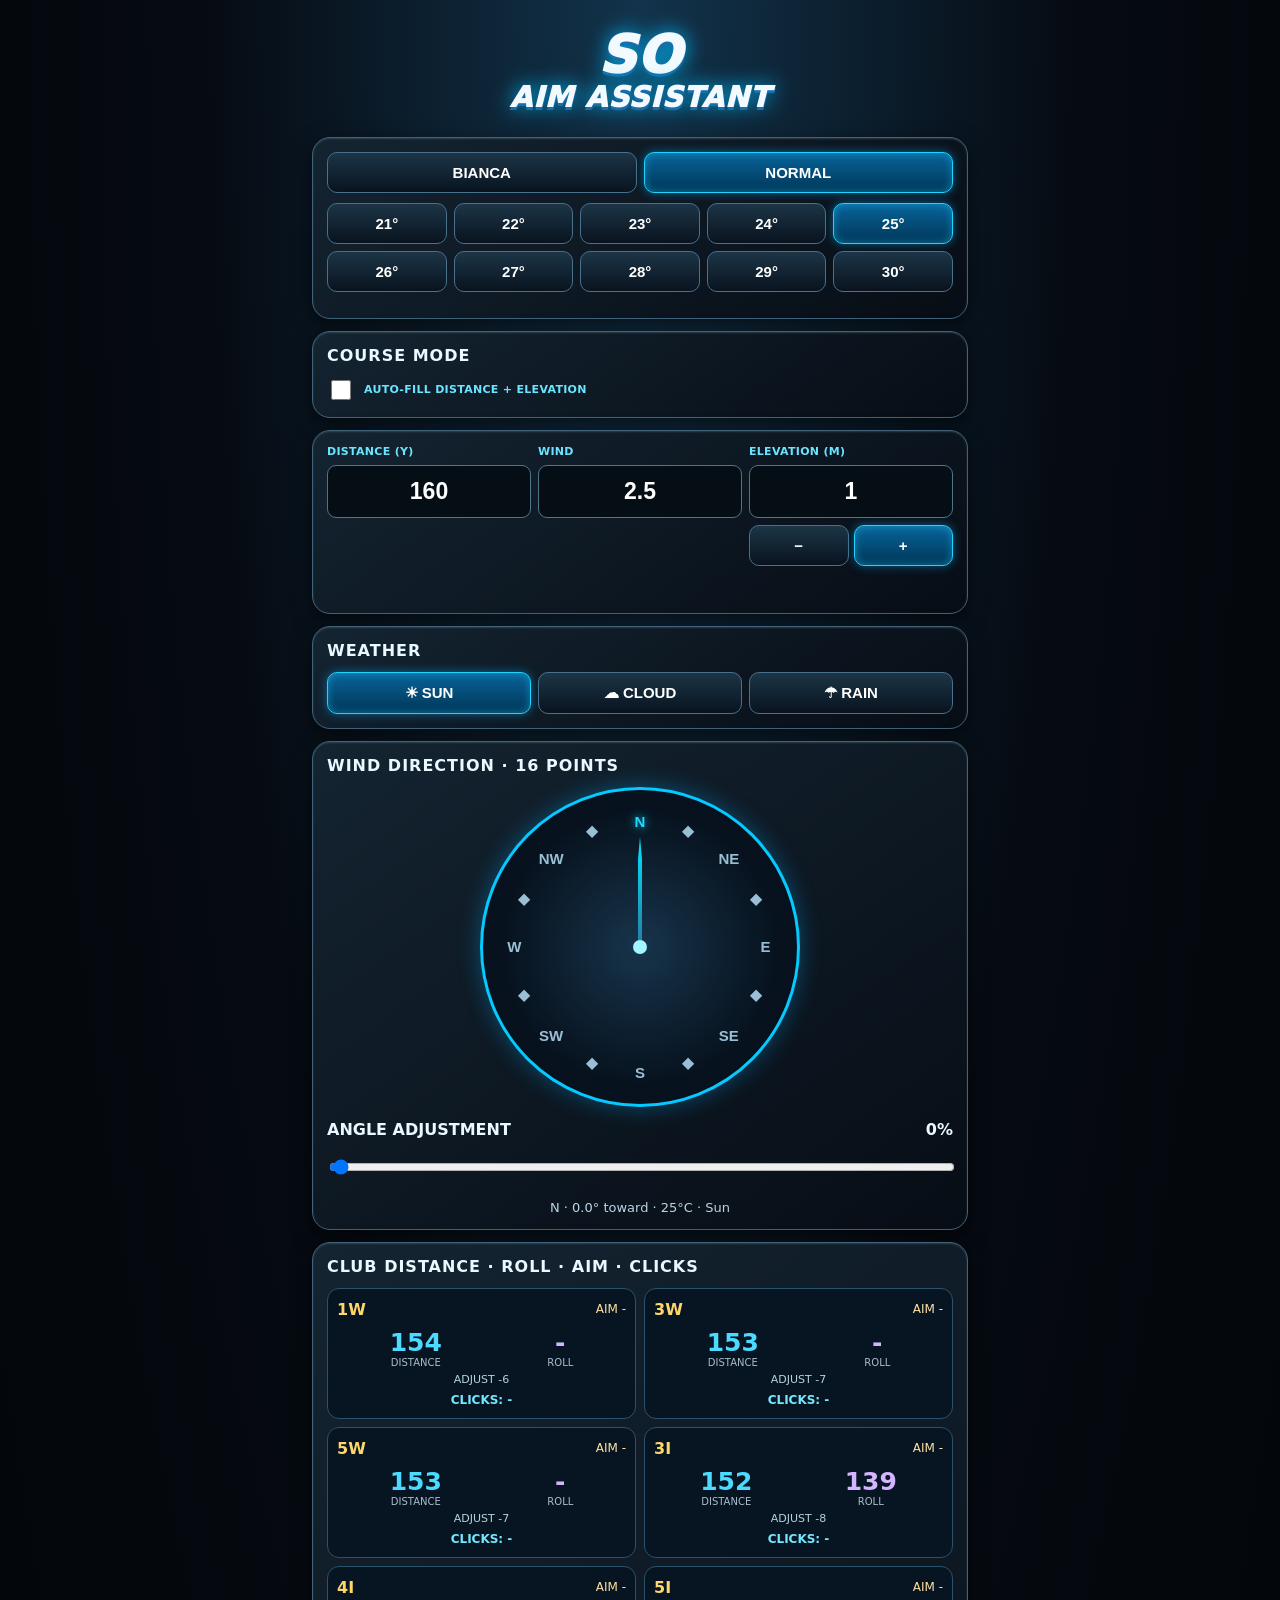
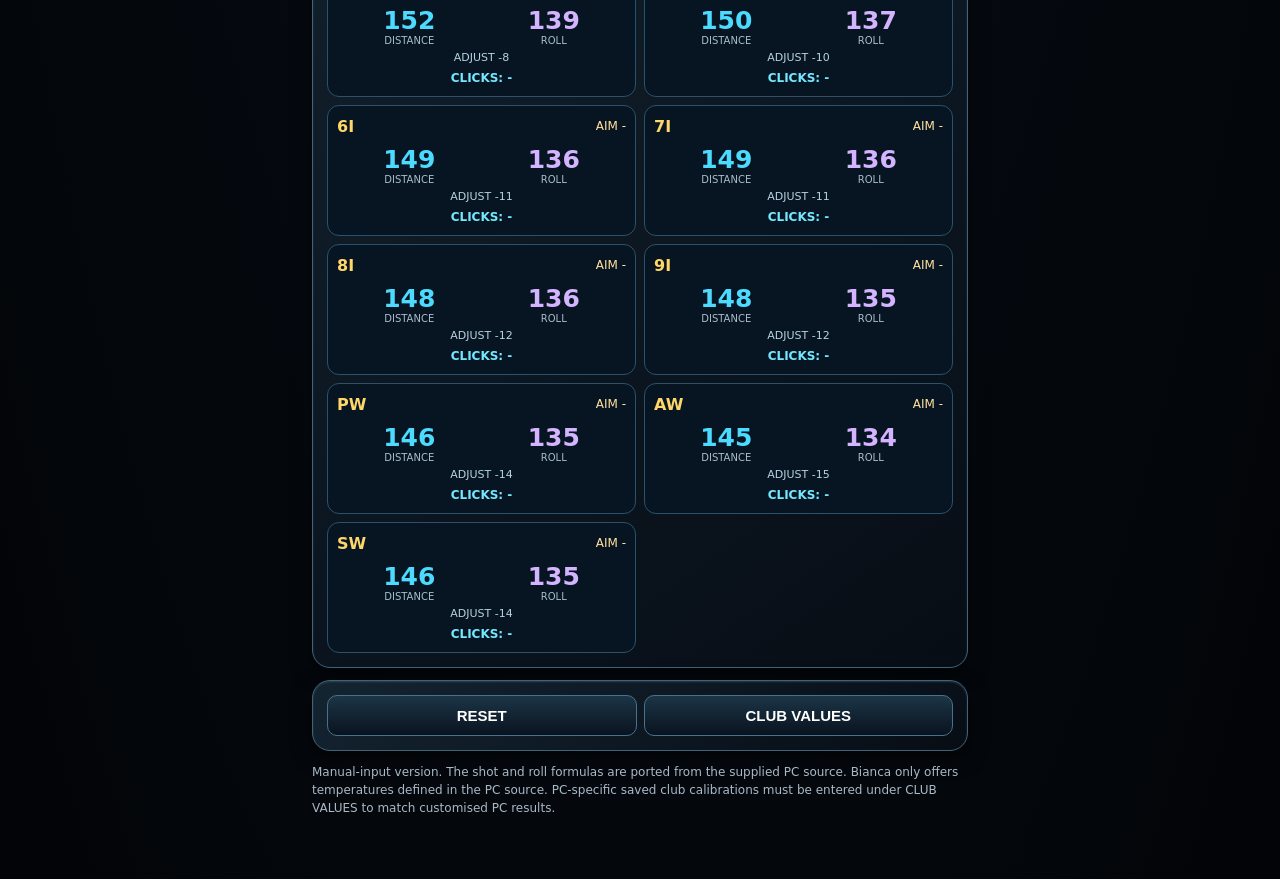
==== commit 87f830f1: "Add files via upload" ====
--- a/index.html
+++ b/index.html
@@ -7,6 +7,7 @@
 const names=['N','NNE','NE','ENE','E','ESE','SE','SSE','S','SSW','SW','WSW','W','WNW','NW','NNW'];
 const courseData={"Easy | ALFHEIM":[[[458.0,-0.7],[459.0,-0.8],[452.0,-0.7],[446.0,-0.7],[447.0,-0.6]],[[454.0,2.3],[452.0,2.3],[448.0,2.3],[442.0,2.4],[440.0,2.4]],[[223.0,-0.3],[222.0,-0.3],[214.0,-0.3],[207.0,-0.4],[205.0,-4.0]],[[581.0,6.9],[578.0,7.0],[574.0,6.9],[570.0,7.1],[568.0,7.0]],[[454.0,-2.7],[455.0,-2.7],[450.0,-2.7],[444.0,-2.6],[443.0,-2.6]],[[520.0,-0.3],[520.0,-0.3],[516.0,-0.4],[513.0,-0.3],[511.0,-0.4]],[[207.0,0.6],[209.0,0.6],[198.0,0.7],[189.0,0.6],[190.0,0.7]],[[529.0,-2.0],[529.0,-2.0],[524.0,-2.0],[520.0,-2.0],[517.0,-2.0]],[[413.0,-0.7],[413.0,-0.6],[406.0,-0.7],[400.0,-0.7],[399.0,-0.6]],[[506.0,-0.9],[508.0,-0.9],[499.0,-1.0],[490.0,-1.0],[491.0,-0.9]],[[580.0,-2.0],[580.0,-2.1],[572.0,-2.1],[565.0,-2.1],[564.0,-2.2]],[[255.0,-0.3],[254.0,-0.3],[248.0,-0.3],[242.0,-3.0],[242.0,-0.3]],[[487.0,-3.4],[486.0,-3.4],[479.0,-3.3],[475.0,-3.3],[471.0,-3.2]],[[614.0,1.6],[616.0,1.6],[608.0,1.6],[598.0,1.5],[596.0,1.5]],[[531.0,-3.1],[532.0,-3.1],[526.0,-3.1],[522.0,-3.8],[523.0,-3.1]],[[489.0,0.0],[488.0,-0.2],[483.0,-0.2],[480.0,-0.1],[480.0,-0.2]],[[271.0,-0.2],[272.0,-0.2],[264.0,-0.2],[260.0,-0.1],[259.0,-0.2]],[[372.0,0.1],[371.0,0.1],[368.0,0.0],[366.0,-0.1],[365.0,0.0]]],"Easy | SOSORI":[[[499.0,-16.9],[502.0,-16.9],[492.0,-17.0],[488.0,-17.0],[496.0,-16.9]],[[504.0,-2.5],[503.0,-2.4],[498.0,-2.5],[494.0,-2.5],[497.0,-2.4]],[[587.0,-8.2],[589.0,-8.1],[577.0,-8.1],[578.0,-8.1],[570.0,-7.9]],[[343.0,4.8],[350.0,4.9],[350.0,4.7],[327.0,4.8],[317.0,4.8]],[[498.0,-1.6],[491.0,-1.3],[481.0,-1.0],[478.0,-0.9],[483.0,-1.0]],[[590.0,-2.0],[600.0,-2.1],[593.0,-2.1],[574.0,-2.1],[583.0,-2.1]],[[531.0,-1.8],[531.0,-1.8],[539.0,-1.8],[523.0,-1.9],[523.0,-2.0]],[[244.0,-2.6],[243.0,-2.6],[238.0,-2.7],[231.0,-2.6],[239.0,-2.6]],[[604.0,-5.1],[607.0,-5.0],[616.0,-5.0],[595.0,-5.2],[592.0,-5.2]],[[487.0,-3.5],[495.0,-3.5],[488.0,-3.5],[479.0,-3.5],[490.0,-3.5]],[[458.0,-28.9],[464.0,-29.0],[453.0,-29.0],[458.0,-29.0],[451.0,-29.0]],[[651.0,-17.7],[644.0,-17.7],[639.0,-17.7],[640.0,-17.7],[637.0,-17.7]],[[698.0,-13.9],[697.0,-14.0],[689.0,-14.0],[687.0,-14.0],[686.0,-14.0]],[[526.0,0.3],[537.0,0.3],[533.0,0.3],[540.0,0.3],[530.0,0.3]],[[484.0,-1.7],[489.0,-1.7],[487.0,-1.6],[491.0,-1.6],[485.0,-1.6]],[[552.0,-17.7],[547.0,-17.7],[552.0,-17.9],[547.0,-17.9],[550.0,-18.0]],[[251.0,6.2],[247.0,6.1],[252.0,6.2],[250.0,6.2],[245.0,6.1]],[[237.0,-9.6],[237.0,-9.6],[235.0,-9.7],[233.0,-9.7],[233.0,-9.7]]],"Easy | NAMCHON":[[[492.0,-1.1],[498.0,-1.0],[508.0,-0.7],[508.0,-0.7],[502.0,-0.8]],[[366.0,0.3],[368.0,0.4],[380.0,0.3],[383.0,0.4],[373.0,0.4]],[[397.0,-2.2],[411.0,-2.1],[403.0,-2.0],[401.0,-1.9],[392.0,-2.1]],[[160.0,-16.3],[181.0,-16.2],[175.0,-16.0],[157.0,-16.1],[168.0,-16.1]],[[512.0,-1.7],[525.0,-1.6],[517.0,-1.6],[523.0,-1.6],[512.0,-1.8]],[[388.0,-0.8],[384.0,-0.7],[373.0,-0.5],[366.0,-0.8],[373.0,-0.5]],[[385.0,-1.1],[383.0,-1.2],[373.0,-1.3],[362.0,-1.5],[362.0,-0.9]],[[193.0,-6.5],[207.0,-6.7],[203.0,-6.4],[176.0,-6.9],[180.0,-6.9]],[[353.0,2.3],[346.0,2.4],[345.0,2.3],[336.0,2.5],[332.0,2.4]],[[364.0,0.2],[361.0,0.1],[354.0,0.0],[344.0,0.2],[342.0,0.1]],[[342.0,-8.3],[336.0,-8.4],[332.0,-8.4],[323.0,-8.3],[326.0,-8.3]],[[191.0,-2.6],[187.0,-2.5],[181.0,-2.4],[169.0,-2.6],[166.0,-2.4]],[[349.0,0.0],[347.0,0.1],[339.0,0.3],[330.0,0.1],[328.0,0.3]],[[137.0,-11.9],[133.0,-12.0],[130.0,-12.0],[119.0,-12.0],[116.0,-12.0]],[[524.0,-2.3],[520.0,-2.4],[509.0,-2.3],[497.0,-2.2],[494.0,-2.5]],[[373.0,11.3],[378.0,11.4],[370.0,11.4],[371.0,10.8],[363.0,10.7]],[[464.0,-11.2],[473.0,-11.2],[464.0,-11.0],[457.0,-11.0],[452.0,-11.0]],[[394.0,3.0],[391.0,3.1],[380.0,3.2],[365.0,3.1],[366.0,3.0]]],"Easy | MIDAS":[[[410.0,17.9],[391.0,17.8],[359.0,16.6],[403.0,17.9],[405.0,17.9]],[[234.0,0.4],[230.0,0.3],[227.0,0.4],[217.0,0.5],[217.0,0.3]],[[400.0,18.1],[393.0,18.1],[392.0,18.1],[384.0,18.1],[387.0,18.1]],[[393.0,-12.8],[392.0,-13.0],[383.0,-13.1],[381.0,-12.9],[387.0,-12.9]],[[540.0,-0.7],[537.0,-0.6],[532.0,-0.8],[526.0,-0.7],[531.0,-0.7]],[[375.0,17.6],[376.0,17.6],[367.0,17.5],[368.0,17.5],[371.0,17.5]],[[200.0,-9.5],[199.0,-9.5],[186.0,-9.6],[190.0,-9.5],[193.0,-9.5]],[[563.0,-7.2],[553.0,-7.2],[559.0,-7.1],[545.0,-7.3],[555.0,-7.2]],[[426.0,-13.6],[419.0,-13.6],[416.0,-13.3],[410.0,-13.4],[417.0,-13.4]],[[425.0,-10.6],[426.0,-10.5],[411.0,-10.2],[418.0,-10.4],[421.0,-10.4]],[[554.0,5.5],[553.0,5.5],[541.0,5.1],[541.0,5.2],[546.0,5.1]],[[194.0,-13.2],[191.0,-13.3],[184.0,-13.2],[180.0,-13.3],[186.0,-13.3]],[[353.0,16.2],[348.0,16.2],[352.0,16.2],[343.0,16.2],[350.0,16.2]],[[544.0,12.7],[541.0,12.8],[527.0,12.6],[527.0,12.7],[534.0,12.7]],[[416.0,-5.7],[427.0,-5.4],[419.0,-5.4],[409.0,-5.6],[408.0,-5.7]],[[179.0,-10.7],[177.0,-10.7],[170.0,-10.9],[184.0,-10.7],[178.0,-11.0]],[[340.0,12.2],[339.0,12.1],[326.0,11.6],[321.0,11.7],[327.0,11.8]],[[444.0,-4.5],[452.0,-4.7],[442.0,-4.6],[436.0,-4.6],[444.0,-4.6]]],"Medium | WATTSU":[[[423.0,4.0],[417.0,3.9],[410.0,3.7],[408.0,3.7],[419.0,4.2]],[[449.0,-1.3],[456.0,-1.2],[460.0,-1.2],[437.0,-1.6],[443.0,-1.5]],[[156.0,0.0],[158.0,0.2],[148.0,0.2],[163.0,0.5],[156.0,0.1]],[[375.0,2.1],[377.0,1.9],[366.0,1.9],[383.0,2.3],[377.0,2.1]],[[617.0,26.0],[607.0,25.8],[606.0,26.0],[625.0,26.5],[629.0,26.2]],[[441.0,5.5],[438.0,5.4],[433.0,5.4],[452.0,5.8],[447.0,5.4]],[[434.0,1.3],[447.0,1.9],[440.0,1.5],[423.0,1.0],[431.0,1.3]],[[223.0,-1.4],[225.0,-1.4],[235.0,-1.2],[213.0,-1.4],[223.0,-1.3]],[[544.0,0.1],[547.0,0.0],[538.0,-0.2],[533.0,-0.5],[529.0,-0.5]],[[412.0,-2.5],[418.0,-2.3],[419.0,-2.3],[402.0,-2.4],[407.0,-2.5]],[[225.0,-10.6],[231.0,-10.7],[235.0,-10.5],[215.0,-10.6],[224.0,-10.6]],[[531.0,-0.5],[539.0,-0.4],[531.0,-0.8],[525.0,-0.4],[520.0,-0.5]],[[429.0,10.9],[435.0,11.2],[441.0,11.3],[420.0,11.0],[428.0,11.1]],[[354.0,4.4],[352.0,4.5],[345.0,4.6],[361.0,4.4],[358.0,4.5]],[[430.0,-1.5],[421.0,-1.2],[426.0,-1.3],[436.0,-1.5],[439.0,-1.4]],[[167.0,-0.8],[173.0,-0.6],[176.0,-0.6],[172.0,-0.7],[162.0,-0.8]],[[586.0,-1.0],[596.0,-0.7],[598.0,-1.0],[579.0,-1.1],[581.0,-0.8]],[[416.0,2.9],[418.0,2.9],[408.0,3.1],[401.6,2.9],[400.0,2.9]]],"Medium | VOLCANO":[[[427.0,-4.3],[432.0,-4.4],[423.0,-4.5],[433.0,-4.3],[424.0,-4.3]],[[225.0,5.0],[220.0,4.9],[218.0,4.9],[218.0,5.0],[211.0,4.8]],[[452.0,-5.8],[469.0,-5.8],[451.0,-5.8],[469.0,-5.9],[461.0,-5.8]],[[396.0,-7.6],[390.0,-7.7],[392.0,-7.7],[394.0,-7.6],[387.4,-7.6]],[[421.0,-1.4],[414.0,-1.6],[412.0,-1.5],[416.0,-1.5],[425.0,-1.5]],[[563.0,-9.9],[542.0,-9.9],[561.0,-5.7],[556.0,-9.9],[554.0,-9.9]],[[231.0,4.5],[229.0,4.4],[227.0,4.5],[229.0,4.4],[232.0,4.5]],[[556.0,-7.8],[562.0,-7.8],[556.0,-7.8],[549.0,-7.9],[544.0,-7.8]],[[420.0,-28.9],[428.0,-28.7],[423.0,-28.8],[424.0,-28.8],[418.0,-28.8]],[[420.0,13.1],[404.0,13.2],[428.0,13.0],[406.0,13.2],[411.0,13.0]],[[387.0,-5.6],[382.0,-5.6],[377.0,-5.6],[373.0,-5.7],[369.0,-5.7]],[[370.0,16.3],[365.0,16.4],[362.0,16.3],[365.0,16.3],[370.0,16.4]],[[543.0,-20.5],[537.0,-20.5],[534.0,-20.5],[535.0,-20.5],[538.0,-20.5]],[[544.0,-2.7],[538.0,-2.7],[539.0,-2.7],[539.0,-2.7],[535.0,-2.7]],[[395.0,-21.1],[390.0,-21.1],[386.0,-21.1],[390.0,-21.0],[390.0,-21.0]],[[189.0,5.8],[187.0,5.8],[184.0,5.8],[183.0,5.7],[181.0,5.7]],[[186.0,-1.1],[181.0,-1.2],[183.0,-1.1],[186.0,-1.1],[181.0,-1.1]],[[350.0,-9.1],[346.5,-9.1],[341.0,-9.1],[331.0,-9.1],[328.0,-9.1]]],"Medium | TOKEN":[[[501.0,-1.7],[500.0,-2.0],[493.0,-2.0],[486.0,-2.0],[488.0,-1.8]],[[415.0,-3.7],[412.0,-4.0],[403.0,-4.1],[397.0,-4.1],[393.0,-4.1]],[[207.0,-0.2],[203.0,0.2],[203.0,-0.3],[215.0,0.1],[213.0,0.1]],[[497.0,-1.5],[512.0,-1.3],[506.0,-1.5],[493.0,-1.8],[488.0,-1.8]],[[391.0,-1.6],[385.0,-1.7],[378.0,-2.4],[372.0,-3.1],[364.0,-2.7]],[[211.0,-10.0],[211.0,-10.0],[203.0,-10.0],[198.0,-10.0],[197.0,-10.0]],[[428.0,4.3],[430.0,4.5],[422.0,4.3],[412.0,3.5],[408.0,3.1]],[[378.0,1.5],[371.0,1.2],[379.0,1.4],[387.0,1.6],[374.0,1.3]],[[383.0,-17.0],[375.0,-17.0],[380.0,-17.0],[372.0,-17.5],[367.0,-17.0]],[[417.0,2.1],[422.0,2.2],[412.0,1.8],[405.0,2.0],[400.0,2.0]],[[389.0,11.0],[385.0,11.0],[380.0,10.5],[373.0,9.8],[374.0,9.6]],[[567.0,-12.5],[563.0,-12.0],[557.0,-12.0],[549.0,-13.0],[544.0,-13.0]],[[222.0,-5.1],[217.0,-4.9],[210.0,-4.6],[201.0,-5.0],[204.0,-4.9]],[[405.0,-6.6],[402.0,-6.5],[394.0,-7.2],[388.0,-7.2],[382.0,-7.8]],[[361.0,-3.7],[365.0,-3.5],[360.0,-3.5],[355.0,-3.8],[351.0,-3.2]],[[186.0,-1.8],[184.0,-2.1],[176.0,-2.1],[169.0,-2.0],[168.0,-2.3]],[[454.0,-8.1],[449.0,-7.6],[445.0,-8.1],[438.0,-8.1],[434.0,-8.1]],[[402.0,-21.0],[407.0,-20.5],[398.0,-21.0],[396.0,-21.0],[389.0,-21.0]]],"Medium | FENSALIR":[[[427.0,5.1],[417.0,4.9],[429.0,5.1],[434.0,5.2],[425.0,5.0]],[[341.0,16.8],[349.0,17.0],[347.0,17.0],[331.0,16.6],[335.0,16.7]],[[534.0,12.3],[539.0,12.3],[537.0,12.7],[527.0,12.2],[525.0,11.9]],[[406.0,18.3],[401.0,18.1],[400.0,18.1],[408.0,18.4],[410.0,18.5]],[[142.0,9.4],[143.0,9.4],[146.0,9.3],[140.0,9.4],[138.0,9.4]],[[388.0,12.8],[391.0,12.8],[382.0,12.8],[391.0,12.8],[382.0,12.8]],[[418.0,15.4],[410.0,15.3],[420.0,15.4],[412.0,15.2],[424.0,15.5]],[[583.0,-11.4],[588.0,-11.4],[575.0,-11.3],[583.0,-11.3],[580.0,-11.5]],[[221.0,0.2],[222.0,0.2],[221.0,0.2],[213.0,0.2],[231.0,0.2]],[[376.0,4.8],[378.0,4.9],[389.0,4.9],[369.0,4.7],[383.0,4.9]],[[475.0,-2.6],[481.0,-2.6],[471.0,-2.7],[469.0,-2.6],[479.0,-2.5]],[[542.0,10.0],[551.0,10.2],[547.0,9.9],[551.0,10.2],[540.0,10.0]],[[216.0,0.6],[214.0,0.6],[223.0,0.6],[214.0,0.6],[224.0,0.6]],[[479.0,4.6],[477.0,4.5],[485.0,4.6],[484.0,4.6],[476.0,4.6]],[[430.0,21.3],[426.0,21.3],[434.0,21.4],[427.0,21.5],[434.0,21.6]],[[192.0,5.6],[199.0,5.6],[192.0,5.3],[186.0,5.6],[192.0,5.6]],[[428.0,-5.9],[428.0,-6.0],[431.0,-5.9],[420.0,-6.1],[418.0,-6.2]],[[615.0,-3.8],[624.0,-4.0],[618.0,-4.0],[611.0,-3.9],[611.0,-3.8]]],"Medium | GLADSHEIM":[[[444.7,10.9],[443.0,10.9],[455.0,10.8],[445.0,11.0],[434.0,10.8]],[[419.0,11.7],[427.0,11.8],[417.0,11.9],[406.0,11.5],[418.0,11.7]],[[616.0,7.3],[623.0,7.5],[612.0,7.3],[618.0,7.3],[613.0,7.3]],[[208.0,-10.6],[214.0,-10.4],[206.0,-10.6],[203.0,-10.7],[207.0,-10.6]],[[447.0,1.3],[453.0,1.3],[435.0,1.3],[433.0,1.2],[459.0,1.3]],[[416.0,-2.1],[404.0,-2.1],[422.0,-2.0],[422.0,-1.9],[411.0,-2.1]],[[234.0,0.0],[233.0,-0.1],[235.0,0.0],[243.0,0.0],[242.0,0.0]],[[410.0,7.3],[417.0,7.4],[405.0,7.2],[410.0,7.4],[418.0,7.4]],[[688.0,-0.3],[697.0,-0.2],[677.0,-0.4],[671.0,-0.4],[699.0,-0.1]],[[403.0,3.9],[412.0,4.0],[397.0,3.9],[391.0,3.8],[409.0,4.0]],[[195.0,-12.2],[184.0,-12.4],[201.0,-12.5],[202.0,-12.4],[187.0,-12.5]],[[459.0,-0.2],[461.0,-0.2],[465.0,-0.2],[464.0,-0.1],[452.0,-0.1]],[[425.0,6.4],[431.0,6.2],[435.0,6.3],[421.0,6.2],[416.0,6.2]],[[619.0,-0.2],[625.0,-0.2],[611.0,-0.4],[607.0,-0.2],[626.0,-0.1]],[[216.0,4.9],[219.0,4.9],[213.0,4.5],[211.0,4.9],[219.0,4.9]],[[407.0,3.4],[412.0,3.5],[400.0,3.4],[402.0,3.5],[415.0,3.5]],[[406.0,2.6],[427.0,2.4],[420.0,2.5],[399.0,2.5],[405.0,2.6]],[[606.0,5.4],[615.0,5.4],[614.0,5.2],[598.0,5.3],[600.0,5.4]]],"Medium | HELA":[[[434.0,-0.9],[433.0,-1.1],[423.0,-1.0],[424.0,-1.0],[428.0,-0.9]],[[650.0,6.8],[626.0,6.8],[636.0,7.0],[667.0,6.8],[640.0,7.0]],[[214.0,-13.0],[221.0,-13.0],[220.0,-13.0],[208.0,-13.0],[210.0,-13.0]],[[445.0,-0.3],[443.0,0.0],[433.0,-0.1],[430.0,0.1],[434.0,0.0]],[[402.0,-1.6],[396.0,-1.8],[386.0,-1.4],[381.0,-1.8],[395.0,-1.8]],[[454.0,6.4],[456.0,6.3],[447.0,6.2],[445.0,6.0],[450.0,6.3]],[[610.0,-1.6],[607.0,-1.6],[596.0,-1.9],[596.0,-1.6],[600.0,-1.6]],[[456.0,-1.7],[453.0,-1.7],[442.0,-1.9],[447.0,-1.6],[443.0,-1.7]],[[181.0,-1.2],[182.0,-1.0],[169.0,-1.3],[169.0,-1.5],[175.0,-1.3]],[[452.0,-10.0],[452.0,-10.0],[443.0,-10.4],[437.0,-11.0],[447.0,-10.5]],[[429.0,-1.3],[426.0,-1.4],[413.0,-1.4],[415.0,-1.3],[422.0,-1.3]],[[605.0,2.3],[604.0,2.5],[595.0,2.4],[593.0,2.2],[600.0,2.3]],[[372.0,2.3],[377.0,2.4],[375.0,2.3],[368.0,2.6],[372.0,2.4]],[[230.0,2.9],[222.0,2.3],[223.0,2.9],[213.0,1.9],[220.0,2.3]],[[413.0,0.0],[412.0,0.1],[401.0,-0.1],[400.0,-0.3],[404.0,0.0]],[[371.0,-1.2],[365.0,-1.1],[356.0,-1.2],[345.0,-1.0],[345.0,-1.0]],[[588.0,-4.6],[590.0,-4.5],[579.0,-4.5],[578.0,-4.6],[583.0,-4.5]],[[150.0,-1.1],[150.0,-1.0],[143.0,-1.1],[137.0,-1.2],[143.0,-1.1]]],"Medium | FORNEUS":[[[501.0,-1.1],[504.0,-1.3],[508.0,-1.2],[500.0,-1.0],[494.0,-1.2]],[[253.0,1.8],[259.0,1.8],[260.0,1.8],[248.0,1.8],[249.0,1.8]],[[448.0,9.5],[452.0,9.8],[451.0,9.5],[442.0,9.4],[441.0,9.1]],[[548.0,10.7],[541.0,11.2],[552.0,11.1],[553.0,11.0],[542.0,10.3]],[[203.0,2.6],[209.0,2.5],[210.0,2.7],[196.0,2.5],[196.0,2.7]],[[431.0,6.3],[437.0,6.2],[440.0,6.4],[423.0,6.4],[418.0,6.5]],[[614.0,5.7],[615.0,5.6],[602.0,5.7],[622.0,5.3],[609.0,5.8]],[[383.0,1.1],[388.0,1.0],[390.0,1.3],[378.0,1.0],[378.0,1.1]],[[383.0,-5.5],[392.0,-5.7],[390.0,-5.5],[376.0,-5.5],[372.0,-5.2]],[[216.0,-1.0],[209.0,-0.9],[207.0,-1.2],[222.0,-0.8],[222.0,-0.9]],[[436.0,-0.9],[443.0,-0.7],[440.0,-0.8],[433.0,-1.1],[425.0,-1.4]],[[381.0,-12.0],[385.0,-12.0],[389.0,-12.0],[373.0,-12.0],[379.0,-12.0]],[[563.0,-1.2],[571.0,-1.2],[570.0,-0.9],[556.0,-1.2],[556.0,-0.9]],[[395.0,1.2],[399.0,1.2],[402.0,1.0],[387.0,1.3],[384.0,1.4]],[[273.0,7.1],[276.0,7.0],[278.0,7.2],[269.0,7.1],[271.0,7.2]],[[515.0,-1.0],[523.0,-1.0],[520.0,-1.2],[508.0,-1.0],[504.0,-1.2]],[[450.0,4.7],[455.0,4.5],[458.0,4.4],[442.0,5.0],[439.0,5.0]],[[576.0,4.3],[584.0,4.8],[582.0,4.7],[572.0,4.4],[564.0,3.9]]],"Medium | HYUNDAI":[[[483.0,1.1],[490.0,1.2],[496.0,1.3],[498.0,1.4],[497.0,1.1]],[[446.0,0.8],[451.0,0.7],[454.0,1.0],[450.0,0.7],[444.0,0.5]],[[291.0,-1.8],[295.0,-1.8],[298.0,-1.8],[297.0,-1.7],[296.0,-1.7]],[[401.0,1.1],[407.0,1.1],[411.0,1.0],[411.0,0.2],[399.0,0.4]],[[544.0,-1.2],[546.0,-1.4],[539.0,-1.4],[532.0,-1.4],[522.0,-1.4]],[[212.0,-1.1],[220.0,-1.2],[217.0,-1.7],[212.0,-1.6],[206.0,-1.3]],[[531.0,2.4],[531.0,2.3],[526.0,2.2],[518.0,2.3],[510.0,2.6]],[[500.0,1.1],[509.0,1.2],[504.0,0.8],[497.0,0.7],[490.0,0.9]],[[563.0,1.4],[563.0,1.4],[549.0,1.9],[551.0,1.4],[547.0,0.8]],[[403.0,1.8],[408.0,1.8],[408.0,1.8],[404.0,1.5],[406.0,1.4]],[[496.0,0.0],[504.0,-0.2],[503.0,-0.2],[496.0,0.1],[487.0,0.4]],[[243.0,-0.6],[249.0,-0.5],[247.0,-0.7],[240.0,-0.8],[232.0,-0.8]],[[513.0,2.5],[522.0,2.2],[527.0,2.2],[529.0,2.1],[525.0,2.0]],[[640.0,-1.9],[636.0,-1.9],[619.0,-2.2],[618.0,-1.8],[613.0,-2.2]],[[475.0,0.6],[487.0,0.4],[492.0,0.3],[486.0,0.6],[479.0,0.5]],[[507.0,1.0],[517.0,0.6],[525.0,0.3],[530.0,0.3],[533.0,0.3]],[[157.0,-0.6],[163.0,-0.4],[170.0,-0.6],[175.0,-0.5],[181.0,-0.4]],[[520.0,-0.9],[516.0,-0.9],[509.0,-0.6],[503.0,-0.6],[502.0,-0.6]]],"Medium | SKY 72":[[[441.0,-3.6],[445.6,-3.6],[451.0,-3.7],[457.0,-3.4],[461.0,-2.8]],[[384.5,-14.1],[373.0,-14.3],[372.0,-13.7],[377.0,-13.7],[381.0,-13.8]],[[530.0,-0.4],[538.0,-0.5],[547.0,-0.4],[541.0,-0.2],[537.0,-0.4]],[[184.0,-2.4],[184.0,-2.4],[183.0,-2.3],[195.0,-2.1],[199.0,-2.4]],[[387.0,0.3],[395.0,0.2],[402.0,0.2],[410.0,-0.2],[417.0,0.0]],[[571.0,4.6],[574.0,4.6],[571.0,4.5],[571.0,4.4],[586.0,4.9]],[[517.0,-11.5],[525.0,-11.2],[540.0,-11.2],[537.0,-11.6],[538.0,-11.3]],[[164.0,-1.2],[168.0,-1.6],[178.0,-1.4],[171.0,-1.4],[184.0,-1.4]],[[439.0,-5.1],[451.0,-5.1],[450.0,-5.0],[442.0,-5.2],[458.0,-5.1]],[[537.0,-0.4],[546.0,-0.9],[544.0,0.1],[548.0,-0.6],[553.0,0.0]],[[407.0,-14.1],[411.0,-13.9],[427.0,-13.6],[416.0,-13.5],[430.0,-13.5]],[[202.0,-0.7],[212.0,0.3],[203.0,0.6],[220.0,1.7],[211.0,1.3]],[[471.0,-37.0],[477.0,-36.9],[476.0,-36.9],[484.0,-36.8],[481.0,-36.9]],[[448.0,-1.8],[452.0,-2.1],[449.0,-1.8],[443.0,-2.2],[435.0,-2.0]],[[431.0,0.6],[429.0,0.9],[424.0,0.6],[417.0,0.6],[419.0,0.8]],[[206.0,11.7],[199.0,11.5],[190.0,11.7],[195.0,11.7],[203.0,11.5]],[[416.0,-9.8],[424.0,-9.7],[430.0,-9.6],[431.0,-9.8],[407.0,-9.7]],[[624.0,-1.0],[634.0,-0.4],[641.0,0.3],[638.0,-0.7],[626.0,-0.5]]],"Hard | DINO PARK":[[[257.0,-31.0],[263.0,-31.0],[249.0,-31.0],[232.0,-29.0],[243.0,-30.0]],[[562.0,20.0],[548.0,19.0],[534.0,18.1],[553.0,19.7],[540.0,18.5]],[[780.0,11.0],[763.0,11.0],[771.0,11.0],[882.0,1.4],[892.0,1.4]],[[604.0,-5.0],[603.0,-5.0],[591.0,-4.9],[593.0,-4.9],[586.0,-4.9]],[[547.0,1.8],[531.0,1.7],[529.0,1.8],[512.0,1.8],[512.0,1.8]],[[591.0,16.0],[596.0,16.0],[584.0,16.1],[570.0,16.2],[577.0,16.0]],[[496.0,0.4],[492.0,0.2],[482.0,0.0],[482.0,0.0],[489.0,0.2]],[[207.0,-35.0],[189.0,-35.0],[238.0,-35.0],[261.0,-35.0],[178.0,-35.0]],[[731.0,44.0],[720.0,44.0],[726.0,44.3],[722.0,44.0],[730.0,44.0]],[[134.0,-30.0],[191.0,-30.0],[185.0,-30.0],[147.0,-30.0],[198.0,-30.0]],[[598.0,7.3],[593.0,6.7],[581.0,7.0],[579.0,6.6],[577.0,7.1]],[[897.0,-7.3],[892.0,-6.8],[884.0,-6.9],[875.0,-6.3],[887.0,-7.5]],[[579.0,-13.5],[578.0,-13.4],[567.0,-13.0],[563.0,-13.5],[574.0,-13.0]],[[510.0,8.1],[512.0,8.1],[510.0,8.1],[514.0,7.6],[514.0,7.5]],[[425.0,-12.0],[423.0,-12.0],[416.0,-12.0],[418.0,-12.0],[410.0,-12.0]],[[405.0,16.1],[407.0,16.1],[394.0,16.1],[392.0,16.0],[394.0,16.1]],[[241.0,-12.0],[225.0,-12.0],[212.0,-12.0],[224.0,-12.0],[240.0,-12.0]],[[611.0,97.0],[618.0,96.5],[616.0,97.0],[605.0,97.0],[602.0,97.0]]],"Hard | SUNSET":[[[508.0,-1.1],[504.0,-1.5],[498.0,-1.0],[508.0,-1.1],[513.0,-0.9]],[[484.0,0.2],[479.0,0.0],[474.0,0.2],[478.0,0.0],[483.0,0.2]],[[169.0,0.6],[174.0,-0.2],[173.0,0.4],[181.0,-0.1],[180.0,0.3]],[[656.0,-24.0],[655.0,-24.0],[662.0,-24.0],[665.0,-24.0],[660.0,-24.0]],[[496.0,1.1],[509.0,0.6],[520.0,0.8],[491.0,0.8],[482.0,1.4]],[[198.0,-0.5],[197.0,-0.9],[196.0,-0.4],[187.0,-0.4],[190.0,-0.3]],[[479.0,3.4],[484.0,4.0],[470.0,3.5],[463.0,3.6],[469.0,4.1]],[[603.0,0.1],[592.0,0.7],[584.0,1.0],[592.0,0.3],[600.0,0.1]],[[533.0,-24.0],[526.0,-23.0],[527.0,-23.0],[533.0,-23.0],[540.0,-24.0]],[[441.0,10.0],[443.0,10.3],[435.0,10.0],[437.0,10.2],[443.0,10.3]],[[219.0,-11.0],[212.0,-11.0],[217.0,-11.0],[229.0,-11.0],[226.0,-10.6]],[[461.0,-7.3],[468.0,-7.3],[477.0,-7.0],[471.0,-7.1],[465.0,-7.1]],[[624.0,-9.0],[632.0,-9.6],[635.0,-9.6],[628.0,-9.1],[620.0,-9.4]],[[519.0,2.1],[507.0,2.0],[499.0,2.1],[491.0,2.3],[511.0,2.3]],[[201.0,8.6],[190.0,8.8],[194.0,8.6],[204.0,8.7],[216.0,8.2]],[[483.0,-15.0],[490.0,-14.5],[498.0,-15.0],[491.0,-15.0],[492.0,-15.0]],[[676.0,-34.0],[683.0,-34.0],[693.0,-34.0],[690.0,-34.0],[682.0,-34.0]],[[523.0,-8.9],[531.0,-8.7],[531.0,-9.1],[517.0,-8.9],[513.0,-8.5]]],"Hard | BIANCA FJORD":[[[323.6,-26.0],[328.8,-26.0],[324.5,-25.9],[315.1,-25.9],[318.8,-26.2]],[[528.2,65.4],[537.2,65.3],[537.8,65.4],[530.8,65.3],[533.0,65.3]],[[345.7,1.8],[353.6,1.8],[360.0,1.9],[345.0,1.8],[354.4,1.9]],[[790.5,-31.0],[801.0,-31.5],[804.0,-31.0],[799.8,-31.6],[788.8,-31.6]],[[613.6,-13.1],[622.5,-13.4],[615.5,-13.5],[626.7,-13.4],[617.1,-13.4]],[[879.0,-6.1],[869.0,-6.5],[872.1,-6.2],[876.2,-6.4],[870.0,-6.7]],[[540.9,-0.6],[531.1,-0.5],[534.6,-0.5],[539.6,-0.6],[532.6,-0.9]],[[532.4,-4.6],[525.8,-5.1],[522.0,-5.0],[519.5,-5.1],[531.8,-5.1]],[[672.4,1.5],[667.0,1.0],[658.8,1.1],[658.2,0.9],[654.8,0.9]],[[205.3,-5.2],[215.4,-5.6],[206.3,-5.6],[209.0,-5.6],[214.3,-5.8]],[[514.3,88.5],[516.2,52.7],[506.5,52.7],[507.7,52.7],[515.4,52.5]],[[625.8,-1.3],[617.2,-0.8],[632.5,-0.6],[619.0,-0.6],[639.0,-0.6]],[[533.8,61.0],[536.8,60.5],[540.0,60.5],[544.4,60.5],[531.2,60.5]],[[338.1,-25.0],[345.6,-24.4],[356.0,-24.3],[362.0,-24.3],[349.0,-24.3]],[[909.1,1.5],[897.0,1.2],[897.1,1.2],[908.0,1.4],[918.1,1.6]],[[653.4,-109.0],[657.8,-109.6],[665.0,-109.4],[657.3,-109.2],[650.2,-109.3]],[[923.5,1.4],[930.7,1.4],[919.4,1.2],[907.0,1.3],[905.5,1.4]],[[562.7,-5.6],[584.9,-5.3],[582.0,-5.9],[574.3,-5.7],[557.2,-6.0]]],"Hard | SAINT BAY":[[[670.2,23.7],[669.3,23.5],[668.6,23.6],[661.5,23.8],[662.0,23.6]],[[260.5,-9.4],[253.9,-9.3],[251.4,-9.1],[256.4,-9.2],[264.3,-9.1]],[[703.6,-5.7],[700.0,-5.8],[703.1,-6.2],[718.6,-5.5],[711.5,-5.9]],[[582.2,33.4],[587.8,33.7],[594.4,33.6],[590.9,35.6],[581.8,35.6]],[[575.6,1.7],[587.4,2.5],[586.5,1.8],[573.1,1.8],[565.1,2.3]],[[933.9,11.2],[933.2,11.2],[933.6,11.3],[920.4,11.1],[924.9,11.3]],[[670.8,1.7],[667.1,1.8],[661.2,1.5],[657.3,2.1],[666.0,2.0]],[[175.0,7.2],[168.2,7.2],[170.5,7.2],[178.0,7.1],[178.7,7.2]],[[643.3,10.9],[651.2,11.0],[660.2,10.7],[659.6,10.7],[649.8,10.5]],[[587.6,32.3],[592.4,32.4],[594.4,32.5],[586.6,32.1],[585.4,32.4]],[[891.5,-19.6],[889.0,-19.6],[883.7,-20.0],[873.4,-19.9],[883.3,-19.8]],[[213.9,0.4],[197.0,0.6],[206.2,0.4],[198.9,-0.6],[214.2,-0.1]],[[540.3,1.4],[539.0,1.4],[546.0,1.3],[551.2,1.4],[550.6,1.2]],[[557.8,-0.7],[572.8,-1.0],[579.1,-0.9],[569.4,-0.9],[565.0,-0.8]],[[630.1,-11.8],[633.2,-11.6],[632.5,-11.8],[627.5,-11.7],[626.2,-11.7]],[[240.9,10.7],[233.9,10.7],[230.0,10.6],[227.9,10.7],[233.0,10.8]],[[581.9,2.7],[570.0,2.7],[560.6,2.9],[572.3,2.4],[586.4,2.9]],[[763.8,35.2],[750.3,34.3],[760.3,34.9],[783.0,34.9],[772.6,34.9]]],"Hard | CADEIGER":[[[480.0,29.0],[478.0,29.0],[475.0,29.0],[470.0,29.0],[473.0,28.0]],[[233.0,-58.0],[232.0,-58.0],[223.0,-58.0],[216.0,-58.0],[215.0,-58.0]],[[574.0,8.0],[566.0,7.8],[541.0,7.5],[537.0,7.6],[541.0,7.6]],[[438.0,-80.0],[433.0,-78.0],[422.0,-79.0],[427.0,-79.0],[436.0,-80.0]],[[224.0,-4.7],[226.0,-4.8],[211.0,-4.7],[201.0,-4.7],[210.0,-4.7]],[[518.0,27.0],[543.0,27.0],[523.0,27.0],[535.0,27.0],[526.0,27.0]],[[486.0,-25.0],[491.0,-25.0],[493.0,-25.0],[482.0,-25.0],[480.0,-25.0]],[[363.0,3.8],[375.0,4.3],[377.0,4.2],[360.0,4.2],[354.0,4.1]],[[458.0,31.0],[465.0,31.0],[461.0,31.0],[450.0,31.0],[462.0,31.0]],[[109.0,5.7],[116.0,5.6],[115.0,6.0],[108.0,5.9],[101.0,5.2]],[[496.0,-4.6],[508.0,-4.0],[503.0,-4.1],[483.0,-4.0],[494.0,-4.2]],[[518.0,-68.0],[469.0,-68.0],[490.0,-68.0],[459.0,-68.0],[463.0,-68.0]],[[447.0,-0.4],[430.0,-1.0],[444.0,-0.8],[462.0,-0.9],[466.0,-0.8]],[[330.0,6.4],[335.0,6.4],[323.0,6.4],[338.0,6.4],[327.0,6.4]],[[611.0,-20.0],[603.0,-21.0],[594.0,-21.0],[587.0,-21.0],[575.0,-22.0]],[[190.0,1.0],[195.0,0.9],[182.0,0.7],[186.0,0.7],[180.0,1.0]],[[436.0,-25.0],[435.0,-25.0],[423.0,-25.0],[447.0,-25.0],[434.0,-25.0]],[[563.0,-24.0],[565.0,-24.0],[567.0,-24.0],[557.0,-24.0],[559.0,-24.0]]],"Hard | ABEL":[[[278.0,-7.7],[272.0,-7.6],[265.0,-7.6],[271.0,-7.6],[276.0,-7.6]],[[735.0,4.3],[735.0,4.3],[742.0,4.4],[745.0,4.3],[742.0,4.3]],[[532.0,11.0],[537.0,11.1],[535.0,11.2],[528.0,11.1],[544.0,11.1]],[[564.0,-2.1],[570.0,-2.0],[574.0,-1.7],[581.0,-1.6],[583.0,-1.4]],[[204.0,-10.1],[200.0,-10.2],[204.0,-10.2],[201.0,-10.1],[207.0,-10.1]],[[475.0,-4.2],[484.0,-4.3],[490.0,-4.2],[483.0,-4.2],[475.0,-4.2]],[[572.0,2.8],[566.0,2.8],[573.0,2.8],[568.0,2.8],[568.0,2.9]],[[722.0,-7.1],[733.0,-7.1],[743.0,-7.1],[741.0,-6.8],[736.0,-7.1]],[[556.0,-8.8],[552.0,-8.7],[545.0,-8.6],[545.0,-9.1],[547.0,-8.8]],[[253.0,-2.8],[252.0,-2.9],[252.0,-2.8],[253.0,-2.8],[255.0,-2.8]],[[730.0,2.0],[734.0,2.1],[731.0,2.5],[730.0,3.0],[726.0,3.2]],[[501.0,0.1],[501.0,0.1],[498.0,0.2],[495.0,0.3],[496.0,0.2]],[[198.0,-1.0],[197.0,-1.0],[198.0,-0.9],[201.0,-0.8],[201.0,-0.8]],[[420.0,0.0],[420.0,0.0],[420.0,0.0],[420.0,0.0],[420.0,0.0]],[[517.0,-10.0],[514.0,-9.9],[510.0,-9.8],[502.0,-9.9],[506.0,-10.0]],[[464.0,-1.7],[465.0,-1.8],[443.0,-1.7],[470.0,-1.9],[450.0,-1.7]],[[555.0,-14.0],[573.0,-14.0],[538.0,-13.0],[555.0,-14.3],[574.0,-15.0]],[[750.0,18.0],[750.0,18.0],[743.0,18.0],[740.0,18.0],[740.0,18.0]]],"Hard | RUFUS":[[[121.0,0.2],[124.0,0.2],[122.0,0.2],[120.0,0.2],[123.0,0.2]],[[653.0,1.8],[665.0,1.8],[658.0,1.8],[656.0,1.7],[653.0,1.8]],[[388.0,-0.1],[385.0,-0.1],[390.0,-0.1],[386.0,-0.3],[392.0,-0.1]],[[510.0,-0.5],[514.0,-0.5],[506.0,-0.5],[493.0,-0.5],[498.0,-0.5]],[[238.0,5.4],[245.0,5.3],[243.0,5.3],[245.0,5.3],[240.0,5.3]],[[411.0,-5.1],[410.0,-4.9],[408.0,-5.0],[406.0,-5.0],[402.0,-5.0]],[[406.0,5.8],[408.0,5.8],[410.0,5.9],[408.0,5.8],[404.0,5.8]],[[344.0,-3.3],[347.0,-2.7],[362.0,-2.7],[366.0,-2.6],[376.0,-2.2]],[[616.0,-2.7],[612.0,-2.7],[601.0,-2.9],[588.0,-2.8],[579.0,-2.7]],[[433.0,-12.1],[448.0,-12.0],[447.0,-12.0],[436.0,-12.0],[428.0,-12.0]],[[191.0,0.3],[189.0,0.2],[186.0,0.4],[190.0,0.4],[186.0,0.2]],[[497.0,1.4],[487.0,1.3],[477.0,1.4],[496.0,1.3],[491.0,1.2]],[[420.0,12.0],[419.0,12.0],[420.0,12.0],[427.0,12.0],[428.0,12.0]],[[157.0,0.0],[160.0,0.1],[157.0,0.1],[157.0,0.0],[153.0,0.0]],[[535.0,1.7],[536.0,1.6],[532.0,1.6],[512.0,1.5],[510.0,1.6]],[[363.0,-1.7],[364.0,-1.7],[376.0,-1.2],[379.0,-1.7],[369.0,-1.5]],[[600.0,6.4],[587.0,6.4],[610.0,6.6],[601.0,6.5],[590.0,6.6]],[[705.0,11.5],[698.0,11.5],[711.0,11.5],[705.0,11.5],[702.0,11.4]]],"Hard | PGI":[[[466.0,-35.0],[448.0,-35.0],[430.0,-35.0],[467.0,-35.0],[455.0,-35.0]],[[468.0,-3.0],[462.0,-2.5],[444.0,-2.6],[465.0,-2.5],[442.0,-2.8]],[[210.5,-29.0],[203.5,-29.0],[203.5,-29.0],[186.5,-30.0],[197.5,-29.0]],[[505.0,-19.0],[501.0,-19.0],[506.0,-18.0],[498.0,-18.0],[492.0,-18.0]],[[595.0,33.0],[602.0,35.0],[579.0,34.0],[611.0,34.0],[564.0,34.0]],[[671.0,-5.7],[650.0,-5.7],[655.0,-4.3],[628.0,-4.5],[613.0,-6.3]],[[466.0,1.7],[470.0,0.9],[454.0,1.9],[427.0,2.0],[428.0,1.4]],[[232.0,-0.9],[234.0,-0.9],[228.0,-1.1],[225.0,-0.8],[218.0,-1.1]],[[473.0,5.9],[472.0,5.7],[470.0,5.6],[459.0,5.7],[458.0,5.7]],[[450.0,-1.0],[452.0,-1.5],[436.0,-0.6],[430.0,-1.3],[413.0,-0.2]],[[657.0,0.7],[647.0,0.5],[653.0,0.8],[648.0,0.7],[641.0,0.9]],[[610.0,-3.5],[612.0,-3.4],[605.0,-3.6],[604.0,-3.5],[596.0,-3.4]],[[252.0,2.6],[234.0,3.0],[239.0,2.6],[239.0,2.7],[226.0,3.3]],[[517.0,-5.0],[520.0,-5.3],[489.0,-4.8],[510.0,-5.1],[486.0,-4.9]],[[235.0,6.5],[228.0,6.5],[212.0,7.0],[239.0,-5.4],[223.0,-5.6]],[[484.0,-8.8],[485.0,-9.0],[475.0,-8.7],[481.0,-8.8],[469.0,-8.8]],[[447.0,15.0],[436.0,15.0],[437.0,16.0],[435.0,15.0],[447.0,15.2]],[[471.0,-11.0],[469.0,-11.0],[450.0,-10.3],[463.0,-10.0],[448.0,-9.9]]],"Hard | GLEIGER":[[[375.0,7.7],[379.0,7.5],[382.0,7.4],[381.0,7.4],[374.0,7.5]],[[209.0,1.4],[175.0,1.9],[156.0,2.1],[174.0,1.2],[213.0,2.3]],[[662.0,7.8],[681.0,7.2],[664.0,7.0],[712.0,5.5],[737.0,5.3]],[[621.0,-22.0],[657.0,-22.0],[660.0,-20.0],[632.0,-20.3],[620.0,-21.0]],[[452.0,-3.0],[453.0,-3.0],[450.0,-2.5],[433.0,-2.5],[420.0,-2.8]],[[440.0,-5.3],[465.0,-6.5],[473.0,-6.9],[454.0,-5.5],[442.0,-5.5]],[[121.0,8.5],[117.0,8.1],[110.0,8.1],[101.0,8.0],[113.0,9.1]],[[570.0,-23.0],[568.0,-23.0],[560.0,-23.0],[553.0,-23.0],[541.0,-23.0]],[[441.0,17.0],[448.0,17.0],[428.0,19.0],[420.0,18.1],[410.0,18.1]],[[437.0,7.5],[423.0,6.7],[404.0,6.8],[410.0,8.9],[424.0,8.7]],[[517.0,-25.0],[516.0,-25.0],[508.0,-25.0],[502.0,-25.0],[496.0,-25.0]],[[483.0,-25.0],[486.0,-25.0],[484.0,-25.0],[481.0,-25.0],[478.0,-25.0]],[[498.0,-3.6],[488.0,-3.8],[522.0,-4.5],[563.0,-2.2],[530.0,-3.2]],[[197.0,15.5],[205.0,15.4],[205.0,15.5],[192.0,15.6],[197.0,15.6]],[[456.0,5.0],[459.0,5.1],[461.0,5.1],[461.0,5.3],[457.0,5.3]],[[232.0,-49.0],[233.0,-49.0],[245.0,-48.0],[262.0,-48.0],[255.0,-48.0]],[[679.0,-19.0],[701.0,-19.0],[713.0,-20.0],[682.0,-20.0],[692.0,-20.0]],[[335.0,7.7],[299.0,8.2],[296.0,8.0],[317.0,8.2],[283.0,7.8]]],"Hard | CTPR":[[[505.0,-172.0],[514.0,-172.0],[521.0,-174.0],[533.0,-174.0],[540.0,-174.0]],[[510.0,-5.5],[512.0,-5.6],[514.0,-5.6],[512.0,-5.6],[509.0,-5.5]],[[253.0,6.3],[248.0,6.2],[243.0,6.2],[242.0,6.5],[236.0,6.7]],[[444.0,31.7],[447.0,32.0],[451.0,32.0],[448.0,32.0],[445.0,32.0]],[[578.0,0.6],[585.0,0.8],[590.0,0.8],[578.0,0.6],[578.0,0.6]],[[478.0,0.9],[480.0,1.1],[480.0,0.9],[481.0,1.1],[478.0,0.9]],[[266.0,-0.5],[268.0,-0.5],[269.0,-0.8],[268.0,-0.6],[265.0,-0.5]],[[772.0,-57.0],[773.0,-57.0],[775.0,-57.0],[776.0,-57.0],[772.0,-57.0]],[[537.0,17.0],[544.0,16.6],[551.0,16.3],[556.0,16.4],[557.0,16.3]],[[530.0,-1.0],[523.0,-0.9],[507.0,-0.5],[497.0,-1.0],[497.0,-2.0]],[[307.0,-2.8],[303.0,-2.9],[301.0,-2.7],[303.0,-2.8],[307.0,-2.6]],[[374.0,96.0],[373.0,95.4],[370.0,94.0],[362.0,95.0],[355.0,94.0]],[[428.0,11.2],[426.0,10.8],[424.0,10.6],[424.0,10.6],[420.0,10.4]],[[522.0,44.0],[514.0,44.0],[529.0,45.0],[523.0,44.7],[511.0,44.2]],[[429.0,-3.7],[430.0,-3.7],[445.0,-3.3],[457.0,-3.0],[464.0,-3.7]],[[284.0,-17.0],[287.0,-16.8],[287.0,-19.0],[283.0,-19.0],[279.0,-18.9]],[[641.0,-9.2],[644.0,-9.2],[654.0,1.4],[652.0,1.3],[644.0,1.3]],[[605.0,-139.0],[611.0,-139.0],[607.0,-139.0],[615.0,-139.0],[620.0,-139.0]]],"Hard | HIDDEN":[[[516.0,21.0],[503.0,20.2],[504.0,20.0],[519.0,19.7],[515.0,20.0]],[[204.0,1.1],[195.0,1.1],[188.0,1.6],[204.0,2.0],[217.0,2.1]],[[676.0,-12.0],[677.0,-12.1],[665.0,-13.0],[677.0,-12.4],[685.0,-12.0]],[[459.0,-16.0],[466.0,-16.0],[474.0,-16.1],[481.0,-16.0],[481.0,-16.0]],[[296.0,0.8],[274.0,-0.5],[303.0,0.9],[282.0,-0.5],[295.0,0.1]],[[610.0,-84.0],[569.0,-85.0],[577.0,-85.0],[601.0,-84.0],[573.0,-85.0]],[[588.0,12.0],[580.0,12.3],[580.0,12.6],[587.0,12.0],[574.0,12.8]],[[533.0,22.0],[544.0,22.5],[543.0,22.0],[534.0,22.5],[530.0,22.3]],[[720.0,-1.5],[735.0,-0.6],[740.0,-1.1],[723.0,-1.8],[710.0,-1.6]],[[367.0,-9.4],[373.0,-9.9],[361.0,-8.8],[358.0,-8.8],[374.0,-9.6]],[[537.0,-0.1],[533.0,-0.2],[532.0,-0.1],[544.0,0.4],[534.0,0.0]],[[663.0,2.5],[673.0,1.8],[677.0,1.6],[683.0,1.4],[668.0,2.3]],[[517.0,-2.9],[501.0,-3.5],[498.0,-3.7],[522.0,-2.6],[522.0,-2.7]],[[502.0,6.6],[515.0,7.7],[503.0,6.6],[533.0,8.9],[519.0,7.7]],[[521.0,3.8],[516.0,3.2],[508.0,2.7],[510.0,2.6],[517.0,3.0]],[[198.0,7.3],[202.0,7.2],[211.0,7.4],[202.0,7.2],[194.0,7.5]],[[504.0,7.0],[534.0,7.6],[505.0,7.0],[490.0,7.1],[528.0,7.9]],[[670.0,-45.0],[692.0,-44.0],[674.0,-44.0],[662.0,-45.0],[661.0,-45.0]]]};
 const offsetCoefficients={"1W":[0.65,0.72,0.8],"3W":[0.75,0.82,0.9],"5W":[0.8,0.87,0.95],"3I":[0.85,0.92,1.0],"4I":[0.9,0.97,1.05],"5I":[1.1,1.17,1.25],"6I":[1.15,1.22,1.29],"7I":[1.2,1.27,1.35],"8I":[1.25,1.32,1.4],"9I":[1.3,1.307,1.45],"PW":[1.4,1.47,1.55],"AW":[1.6,1.67,1.75],"SW":[1.8,1.87,1.95]};
+const $=id=>document.getElementById(id);
 let courseDifficulty='Easy',courseHole=1;
 function refreshCourseList(){const sel=$('courseSelect'),old=sel.value;sel.innerHTML='';Object.keys(courseData).filter(k=>k.startsWith(courseDifficulty+' | ')).sort().forEach(k=>{const o=document.createElement('option');o.value=k;o.textContent=k.split(' | ')[1];sel.append(o)});if([...sel.options].some(o=>o.value===old))sel.value=old;courseHole=1;loadCourseHole()}
 function loadCourseHole(){if(!$('courseEnabled').checked)return;const data=courseData[$('courseSelect').value];$('holeLabel').textContent='HOLE '+courseHole+' / 18';$('prevHole').disabled=courseHole<=1;$('nextHole').disabled=courseHole>=18;if(!data)return;const pair=data[courseHole-1]?.[Number($('pinSelect').value)];if(!pair||pair.length<2)return;$('distance').value=String(pair[0]);const e=Number(pair[1]);sign=e<0?-1:1;$('elevation').value=String(Math.abs(e));$('minus').classList.toggle('active',sign<0);$('plus').classList.toggle('active',sign>0);update()}
@@ -17,7 +18,7 @@
 function offsetComponents(degrees){const d=((degrees%360)+360)%360,sector=Math.floor(d/22.5),fraction=d/22.5-sector;const side=[0,-.38,-.71,-.92,-1,-.92,-.71,-.38,0,.38,.71,.92,1,.92,.71,.38,0];return side[sector]+(side[sector+1]-side[sector])*fraction}
 function offsetFor(club,wind,deg){const coeff=offsetCoefficients[club];if(!coeff)return 'CLICKS: N/A';const index=weather===-14?2:weather===-7?1:0,multiplier=weather===-14?1.12:weather===-7?1.07:1;const signed=wind*coeff[index]*offsetComponents(deg)*multiplier;if(Math.abs(signed)<.005)return 'CLICKS: -';return 'CLICKS: '+(signed<0?'L ':'R ')+fmt(Math.abs(signed))}
 
-const $=id=>document.getElementById(id);let mode='normal',temp=25,weather=0,base=0,sign=1,clubs=defaults.map(c=>[...c]);try{const saved=JSON.parse(localStorage.getItem('so-club-values')||'null');if(Array.isArray(saved)&&saved.length===clubs.length)saved.forEach((v,i)=>{if(Number(v[0])>0&&Number(v[1])>0){clubs[i][1]=Number(v[0]);clubs[i][2]=Number(v[1]);}})}catch{}
+let mode='normal',temp=25,weather=0,base=0,sign=1,clubs=defaults.map(c=>[...c]);try{const saved=JSON.parse(localStorage.getItem('so-club-values')||'null');if(Array.isArray(saved)&&saved.length===clubs.length)saved.forEach((v,i)=>{if(Number(v[0])>0&&Number(v[1])>0){clubs[i][1]=Number(v[0]);clubs[i][2]=Number(v[1]);}})}catch{}
 function roundEven(x){if(!Number.isFinite(x))return 0;const n=Math.floor(x),frac=x-n;return frac<.5?n:frac>.5?n+1:n%2===0?n:n+1}
 function fmt(x){return (Math.round(x*10)/10).toFixed(1)}
 function temps(){ $('bianca').classList.toggle('active',mode==='bianca');$('normal').classList.toggle('active',mode==='normal');$('tempgrid').innerHTML='';const vals=mode==='normal'?[21,22,23,24,25,26,27,28,29,30]:[-5,-4,-3,-2,-1];vals.forEach(t=>{const b=document.createElement('button');b.textContent=t+'°';b.className=temp===t?'active':'';b.onclick=()=>{temp=t;temps();update()};$('tempgrid').append(b)});$('tempnote').textContent=''}
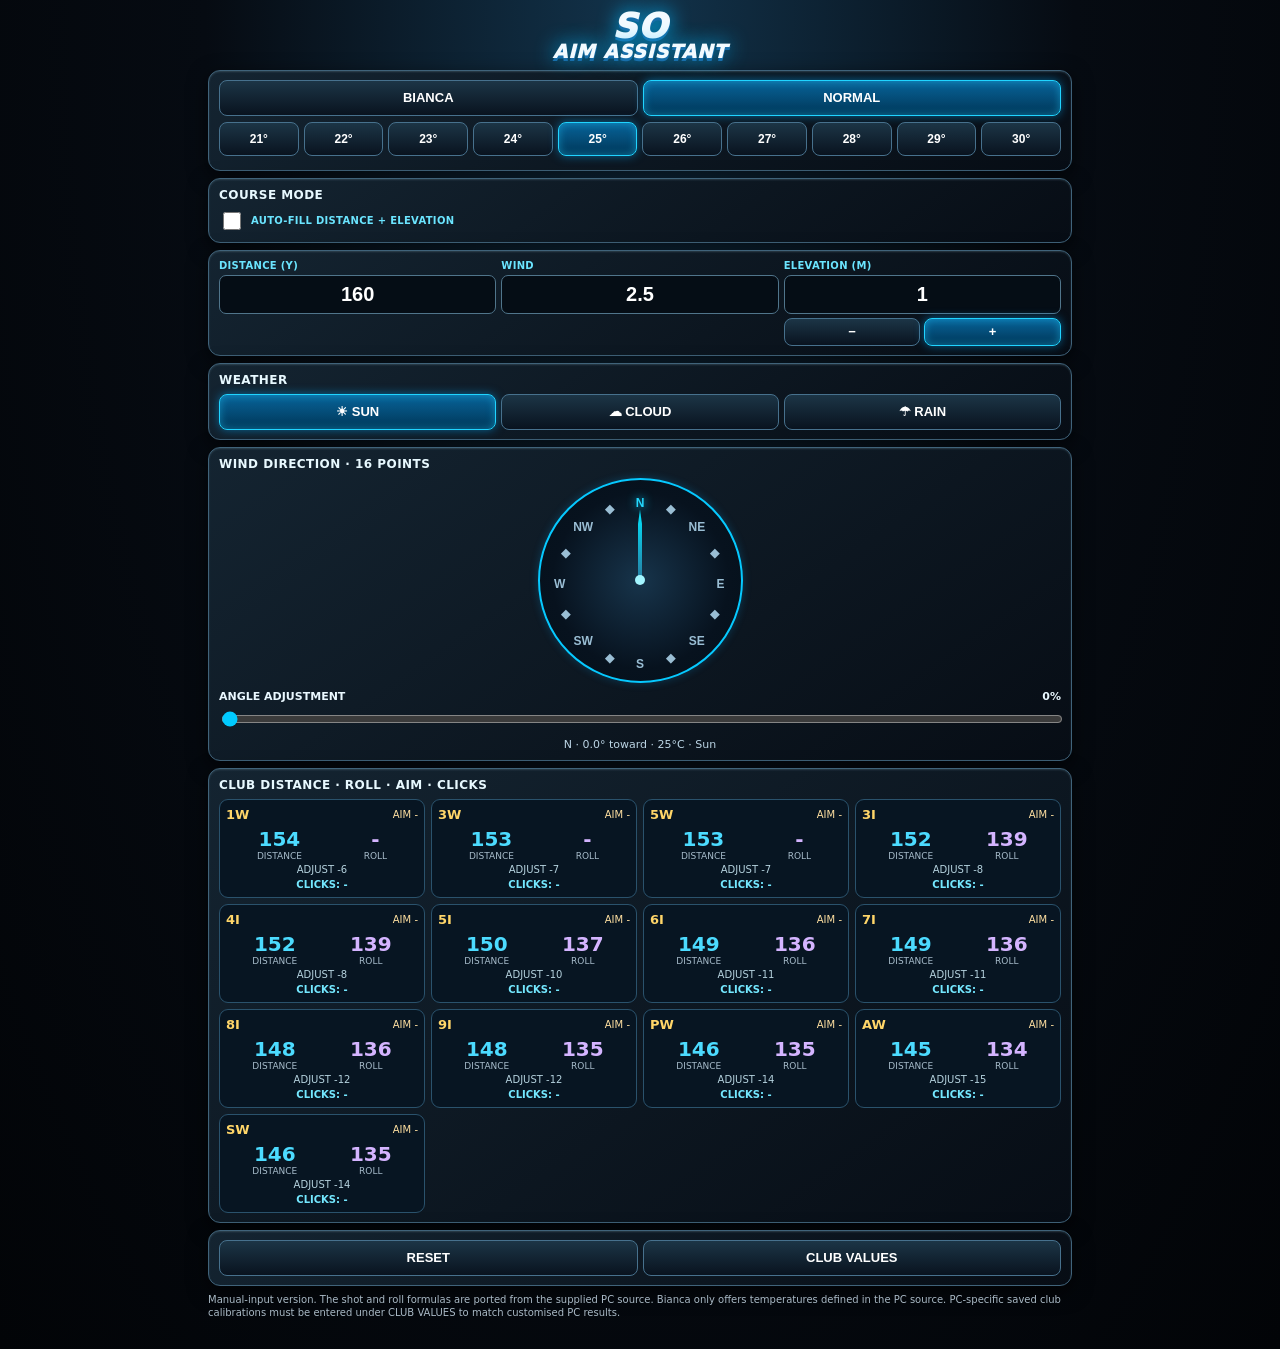
==== commit 69056f13: "Add files via upload" ====
--- a/index.html
+++ b/index.html
@@ -1,5 +1,39 @@
 <!doctype html><html lang="en"><head><meta charset="utf-8"><meta name="viewport" content="width=device-width,initial-scale=1"><meta name="theme-color" content="#07111b"><title>SO Aim Assistant</title><style>
 :root{font-family:system-ui,Arial;color:#eaf8ff;background:#050a11}*{box-sizing:border-box}body{margin:0;background:radial-gradient(ellipse at top,#12334b 0%,#060b12 48%,#020407 100%)}main{max-width:680px;margin:auto;padding:14px 12px 50px}.brand{text-align:center;font-weight:1000;font-style:italic;letter-spacing:1px;font-size:clamp(29px,9vw,52px);line-height:1.03;color:#f2faff;text-shadow:0 3px 0 #176eaa,0 0 20px #00baff;margin:15px 0 25px}.brand small{display:block;font-size:.55em}.panel{background:linear-gradient(145deg,#142431,#070d15);border:1px solid #40637a;border-radius:18px;box-shadow:inset 0 1px 2px #7296a64d,0 6px 20px #0009;padding:14px;margin:12px 0}.tabs,.tempgrid,.weather,.inputs,.actions{display:grid;gap:7px}.tabs{grid-template-columns:1fr 1fr}.tempgrid{grid-template-columns:repeat(5,minmax(0,1fr));margin-top:10px}.weather{grid-template-columns:repeat(3,1fr)}button{background:linear-gradient(#1c3546,#09131f);border:1px solid #47718d;border-radius:10px;color:white;padding:11px 4px;font-weight:800;font-size:15px;touch-action:manipulation}button.active{background:linear-gradient(#08649a,#003657);border-color:#20d4ff;box-shadow:inset 0 0 8px #20ceff70,0 0 10px #00aeff80}button:active{transform:scale(.98)}.inputs{grid-template-columns:repeat(3,minmax(0,1fr))}label{font-size:11px;color:#6be5ff;display:block;font-weight:800;letter-spacing:.3px;margin-bottom:7px}input{width:100%;background:#050d15;border:1px solid #50758b;border-radius:9px;color:#fff;font-size:23px;font-weight:800;text-align:center;padding:12px 3px;min-width:0}input:focus{outline:2px solid #17b9ee}.signs{display:flex;gap:5px;margin-top:7px}.signs button{flex:1}.compasswrap{display:flex;justify-content:center}.compass{position:relative;width:min(83vw,320px);aspect-ratio:1;border:3px solid #06c9ff;border-radius:50%;background:radial-gradient(circle,#17344b 0%,#07121e 62%,#04101a 100%);box-shadow:0 0 22px #04a9f85e;overflow:hidden}.point{position:absolute;left:50%;top:50%;width:36px;height:36px;margin:-18px;border:0;background:none;padding:0;color:#9abed4;font-size:15px;box-shadow:none}.point.active{color:#24d9ff;background:none;border:0;box-shadow:none;text-shadow:0 0 10px #00cfff}.needle{position:absolute;left:50%;top:50%;height:35%;width:4px;background:linear-gradient(#00e5ff,#287ca0);transform-origin:center bottom;translate:-50% -100%;pointer-events:none;clip-path:polygon(50% 0,100% 20%,100% 100%,0 100%,0 20%)}.center{position:absolute;left:50%;top:50%;transform:translate(-50%,-50%);width:14px;height:14px;background:#a3f5ff;border-radius:50%;pointer-events:none}.angle{display:flex;justify-content:space-between;align-items:center;margin:13px 0 5px;font-weight:800}.angle input{width:100%;accent-color:#00caff;padding:0}.summary{color:#bcd5e5;font-size:13px;text-align:center;margin-top:8px}.clubgrid{display:grid;grid-template-columns:repeat(2,minmax(0,1fr));gap:8px}.club{padding:11px 9px;border-radius:12px;background:#071522;border:1px solid #2a526c}.clubhead{display:flex;justify-content:space-between;align-items:center}.clubname{font-weight:900;color:#ffd669}.aim{font-size:12px;color:#ffe0a1}.numbers{display:flex;justify-content:space-around;margin-top:9px;text-align:center}.numbers strong{font-size:25px;color:#4cdbff}.numbers .roll{color:#d4b4ff}.numbers small{display:block;color:#a8bdcc;font-size:10px}.clicks{margin-top:7px;text-align:center;font-size:12px;font-weight:900;color:#74e8ff}.adjust{font-size:11px;color:#b5d2de;text-align:center;margin-top:5px}.title{font-weight:900;letter-spacing:1px;margin-bottom:12px;color:#e8f9ff}.actions{grid-template-columns:1fr 1fr}.notice{font-size:12px;color:#a9b9c5;line-height:1.5}.error{color:#ff9c9c;min-height:17px;font-size:12px;margin:8px 0}.settingrow{display:grid;grid-template-columns:40px 1fr 1fr;gap:8px;align-items:center;margin-bottom:7px}.settingrow input{font-size:15px;padding:7px}.settingrow label{margin:0}.secondary{color:#7ee7ff;text-decoration:underline;background:none;border:0;box-shadow:none}.hidden{display:none}.coursecontrols{display:grid;grid-template-columns:1fr 1fr;gap:8px;margin:10px 0}.coursecontrols select{width:100%;background:#071522;color:#fff;border:1px solid #47718d;border-radius:9px;padding:10px;font-size:14px}.coursebuttons{display:grid;grid-template-columns:1fr 1.4fr 1fr;gap:8px;align-items:center;text-align:center}.coursebuttons strong{color:#79e9ff}.coursemode{display:flex;gap:10px;align-items:center}.coursemode input{width:20px;height:20px;accent-color:#00caff}.coursemode label{margin:0}.coursecontrols select:disabled,.coursebuttons button:disabled{opacity:.4}@media(max-width:350px){.clubgrid{gap:5px}.club{padding:8px 5px}.numbers strong{font-size:20px}}
+
+/* Compact phone-first layout: display only; calculation logic unchanged. */
+html{-webkit-text-size-adjust:100%}
+main{width:100%;max-width:1000px;padding:6px 8px 24px}
+.brand{font-size:clamp(22px,6vw,34px);margin:3px 0 8px;line-height:1}
+.panel{padding:9px 10px;margin:7px 0;border-radius:12px}
+.title{font-size:12px;letter-spacing:.45px;margin-bottom:7px}
+button{min-height:36px;padding:7px 4px;font-size:13px;border-radius:8px}
+.tabs,.tempgrid,.weather,.inputs,.actions{gap:5px}
+.tempgrid{margin-top:6px;grid-template-columns:repeat(10,minmax(0,1fr))}
+.tempgrid button{min-width:0;padding:6px 0;font-size:12px;min-height:34px}
+label{font-size:10px;margin-bottom:4px}
+input{font-size:20px;padding:7px 3px;border-radius:7px}
+.signs{margin-top:4px;gap:4px}.signs button{min-height:28px;padding:3px}
+.error{margin:2px 0;min-height:0;font-size:11px}.error:empty{display:none}
+.compass{width:min(47vw,205px);border-width:2px;box-shadow:0 0 9px #04a9f840}
+.point{width:29px;height:29px;margin:-14.5px;font-size:12px}
+.center{width:10px;height:10px}
+.angle{margin:7px 0 2px;font-size:11px}
+#angle{height:24px;padding:0;accent-color:#00caff}
+.summary{margin-top:3px;font-size:11px}
+.clubgrid{grid-template-columns:repeat(3,minmax(0,1fr));gap:6px}
+.club{padding:7px 6px;border-radius:9px;min-width:0}
+.clubname{font-size:13px}.aim{font-size:10px}
+.numbers{margin-top:5px}.numbers strong{font-size:20px}.numbers small{font-size:9px}
+.clicks{margin-top:4px;font-size:10px}.adjust{margin-top:3px;font-size:10px}
+.coursecontrols{gap:6px;margin:7px 0}.coursecontrols select{padding:7px 5px;font-size:13px}
+.coursebuttons{gap:5px}.coursebuttons strong{font-size:12px}
+.coursemode{gap:7px}.coursemode input{width:18px;height:18px}
+.notice{font-size:10px;line-height:1.35;margin:5px 0}
+.settingrow{gap:5px}.settingrow input{font-size:13px;padding:5px}
+@media(min-width:700px){main{max-width:880px}.compass{width:205px}.clubgrid{grid-template-columns:repeat(4,minmax(0,1fr))}}
+@media(max-width:390px){.tempgrid{grid-template-columns:repeat(5,minmax(0,1fr))}.clubgrid{grid-template-columns:repeat(2,minmax(0,1fr))}.compass{width:min(52vw,190px)}.numbers strong{font-size:21px}}
+@media(max-width:330px){.panel{padding:8px}.club{padding:6px 5px}.aim{font-size:9px}.numbers strong{font-size:19px}}
 </style></head><body><main><div class="brand">SO <small>AIM ASSISTANT</small></div><section class="panel"><div class="tabs"><button id="bianca">BIANCA</button><button id="normal" class="active">NORMAL</button></div><div id="tempgrid" class="tempgrid"></div><p class="notice" id="tempnote"></p></section><section class="panel"><div class="title">COURSE MODE</div><div class="coursemode"><input type="checkbox" id="courseEnabled"><label for="courseEnabled">AUTO-FILL DISTANCE + ELEVATION</label></div><div id="coursePanel" class="hidden"><div class="tabs" id="difficultyTabs"><button data-difficulty="Easy" class="active">EASY</button><button data-difficulty="Medium">MEDIUM</button><button data-difficulty="Hard">HARD</button></div><div class="coursecontrols"><div><label for="courseSelect">COURSE</label><select id="courseSelect"></select></div><div><label for="pinSelect">PIN POSITION</label><select id="pinSelect"><option value="0">PIN 1</option><option value="1">PIN 2</option><option value="2">PIN 3</option><option value="3">PIN 4</option><option value="4">PIN 5</option></select></div></div><div class="coursebuttons"><button id="prevHole">◀ PREV</button><strong id="holeLabel">HOLE 1 / 18</strong><button id="nextHole">NEXT ▶</button></div><p class="notice">Reference distances and elevations from the PC course database. You can still adjust either value manually.</p></div></section><section class="panel"><div class="inputs"><div><label for="distance">DISTANCE (Y)</label><input id="distance" type="text" inputmode="decimal" value="160"></div><div><label for="wind">WIND</label><input id="wind" type="text" inputmode="decimal" value="2.5"></div><div><label for="elevation">ELEVATION (M)</label><input id="elevation" type="text" inputmode="decimal" value="1"><div class="signs"><button id="minus">−</button><button id="plus" class="active">+</button></div></div></div><div class="error" id="error"></div></section><section class="panel"><div class="title">WEATHER</div><div class="weather"><button data-weather="0" class="active">☀ SUN</button><button data-weather="-7">☁ CLOUD</button><button data-weather="-14">☂ RAIN</button></div></section><section class="panel"><div class="title">WIND DIRECTION · 16 POINTS</div><div class="compasswrap"><div class="compass" id="compass"><div class="needle" id="needle"></div><div class="center"></div></div></div><div class="angle"><span>ANGLE ADJUSTMENT</span><span id="angleLabel">0%</span></div><input type="range" id="angle" min="0" max="50" step="1" value="0"><div class="summary" id="summary"></div></section><section class="panel"><div class="title">CLUB DISTANCE · ROLL · AIM · CLICKS</div><div class="clubgrid" id="clubs"></div></section><section class="panel"><div class="actions"><button id="reset">RESET</button><button id="values">CLUB VALUES</button></div><div id="settings" class="hidden"><p class="notice">Edit HEAD and TAIL percentages to match the VALUES settings on your PC. Changes save on this phone.</p><div class="settingrow"><label>CLUB</label><label>TAIL %</label><label>HEAD %</label></div><div id="settingrows"></div><button id="defaults">RESTORE DEFAULT VALUES</button></div></section><p class="notice">Manual-input version. The shot and roll formulas are ported from the supplied PC source. Bianca only offers temperatures defined in the PC source. PC-specific saved club calibrations must be entered under CLUB VALUES to match customised PC results.</p></main><script>
 'use strict';
 const defaults=[['1W',1.6,2.3,1.4,0],['3W',1.7,2.5,1.35,0],['5W',1.8,2.7,1.15,0],['3I',1.9,2.8,1.3,7],['4I',2.1,2.9,1.25,7],['5I',2.5,3.1,1.1,7],['6I',2.7,3.2,1,7],['7I',2.8,3.4,.95,7],['8I',2.9,3.5,.85,7],['9I',3.1,3.8,.85,7],['PW',3.6,3.9,1/1.4,6],['AW',3.8,4,1/1.6,6],['SW',3.5,4.1,1/1.9,6]];
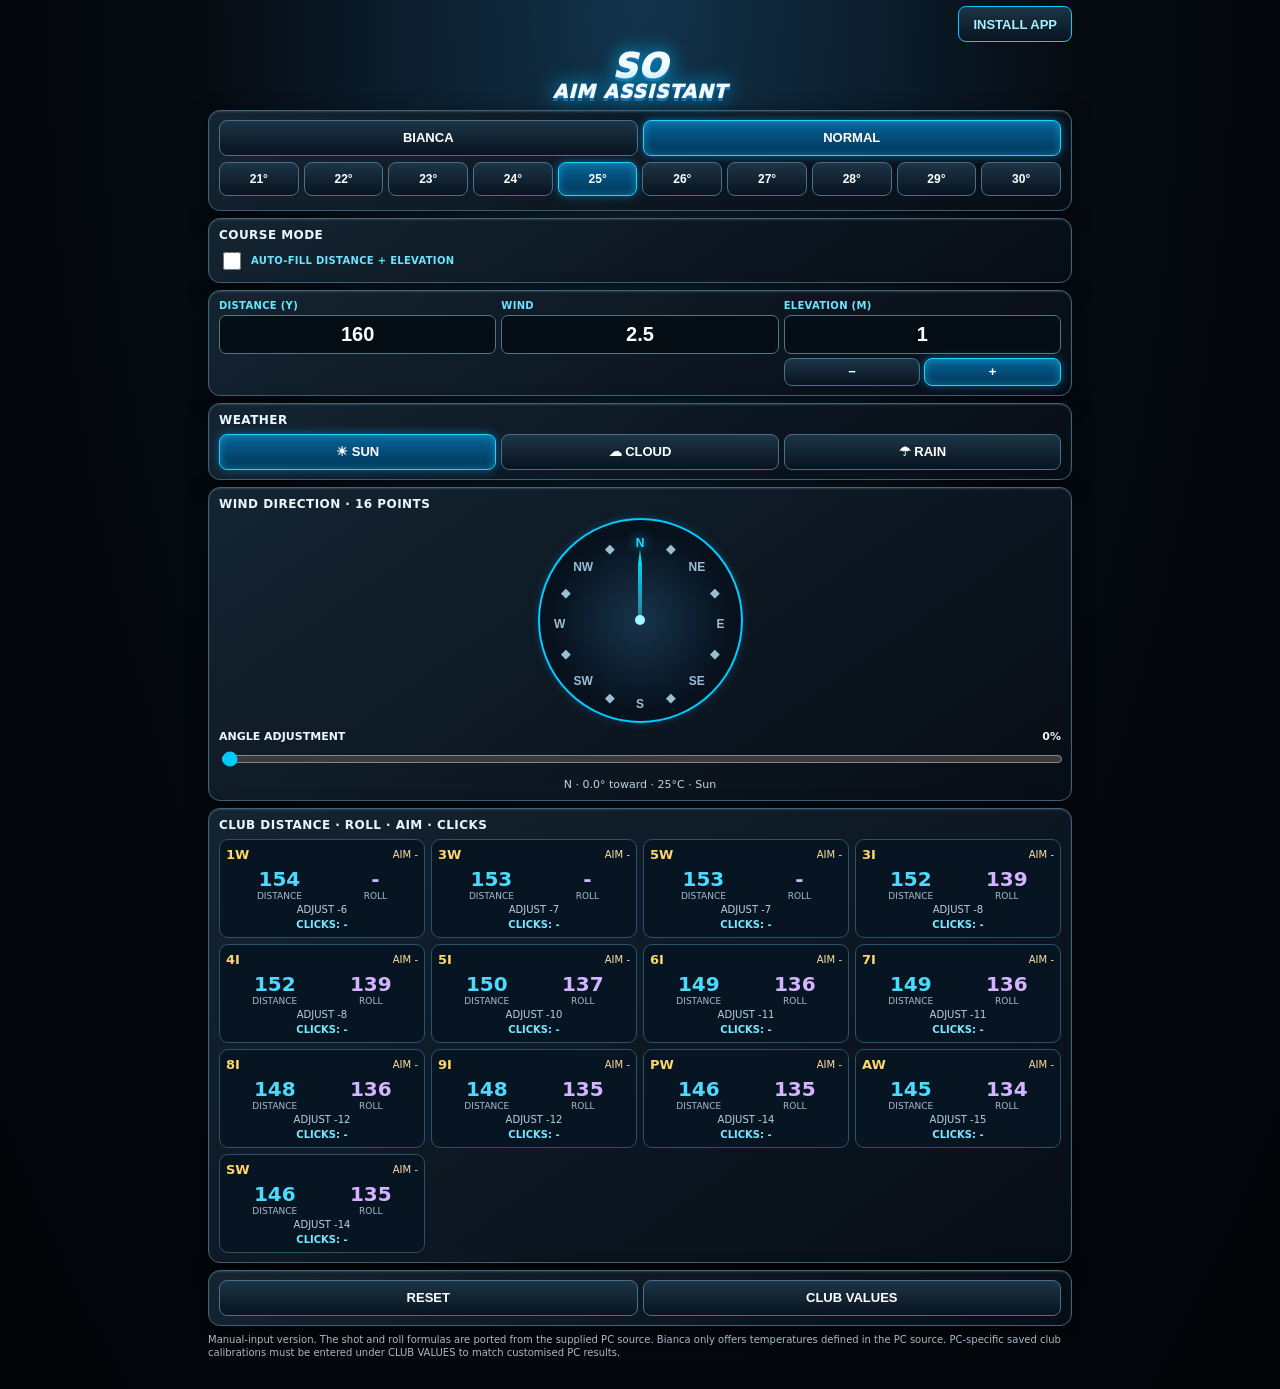
==== commit 684ea10c: "Add files via upload" ====
--- a/index.html
+++ b/index.html
@@ -1,4 +1,4 @@
-<!doctype html><html lang="en"><head><meta charset="utf-8"><meta name="viewport" content="width=device-width,initial-scale=1"><meta name="theme-color" content="#07111b"><title>SO Aim Assistant</title><style>
+<!doctype html><html lang="en"><head><meta charset="utf-8"><meta name="viewport" content="width=device-width,initial-scale=1"><meta name="theme-color" content="#07111b"><title>SO Aim Assistant</title><link rel="manifest" href="./manifest.webmanifest"><link rel="apple-touch-icon" href="./icon-192.png"><meta name="apple-mobile-web-app-capable" content="yes"><meta name="apple-mobile-web-app-status-bar-style" content="black-translucent"><style>
 :root{font-family:system-ui,Arial;color:#eaf8ff;background:#050a11}*{box-sizing:border-box}body{margin:0;background:radial-gradient(ellipse at top,#12334b 0%,#060b12 48%,#020407 100%)}main{max-width:680px;margin:auto;padding:14px 12px 50px}.brand{text-align:center;font-weight:1000;font-style:italic;letter-spacing:1px;font-size:clamp(29px,9vw,52px);line-height:1.03;color:#f2faff;text-shadow:0 3px 0 #176eaa,0 0 20px #00baff;margin:15px 0 25px}.brand small{display:block;font-size:.55em}.panel{background:linear-gradient(145deg,#142431,#070d15);border:1px solid #40637a;border-radius:18px;box-shadow:inset 0 1px 2px #7296a64d,0 6px 20px #0009;padding:14px;margin:12px 0}.tabs,.tempgrid,.weather,.inputs,.actions{display:grid;gap:7px}.tabs{grid-template-columns:1fr 1fr}.tempgrid{grid-template-columns:repeat(5,minmax(0,1fr));margin-top:10px}.weather{grid-template-columns:repeat(3,1fr)}button{background:linear-gradient(#1c3546,#09131f);border:1px solid #47718d;border-radius:10px;color:white;padding:11px 4px;font-weight:800;font-size:15px;touch-action:manipulation}button.active{background:linear-gradient(#08649a,#003657);border-color:#20d4ff;box-shadow:inset 0 0 8px #20ceff70,0 0 10px #00aeff80}button:active{transform:scale(.98)}.inputs{grid-template-columns:repeat(3,minmax(0,1fr))}label{font-size:11px;color:#6be5ff;display:block;font-weight:800;letter-spacing:.3px;margin-bottom:7px}input{width:100%;background:#050d15;border:1px solid #50758b;border-radius:9px;color:#fff;font-size:23px;font-weight:800;text-align:center;padding:12px 3px;min-width:0}input:focus{outline:2px solid #17b9ee}.signs{display:flex;gap:5px;margin-top:7px}.signs button{flex:1}.compasswrap{display:flex;justify-content:center}.compass{position:relative;width:min(83vw,320px);aspect-ratio:1;border:3px solid #06c9ff;border-radius:50%;background:radial-gradient(circle,#17344b 0%,#07121e 62%,#04101a 100%);box-shadow:0 0 22px #04a9f85e;overflow:hidden}.point{position:absolute;left:50%;top:50%;width:36px;height:36px;margin:-18px;border:0;background:none;padding:0;color:#9abed4;font-size:15px;box-shadow:none}.point.active{color:#24d9ff;background:none;border:0;box-shadow:none;text-shadow:0 0 10px #00cfff}.needle{position:absolute;left:50%;top:50%;height:35%;width:4px;background:linear-gradient(#00e5ff,#287ca0);transform-origin:center bottom;translate:-50% -100%;pointer-events:none;clip-path:polygon(50% 0,100% 20%,100% 100%,0 100%,0 20%)}.center{position:absolute;left:50%;top:50%;transform:translate(-50%,-50%);width:14px;height:14px;background:#a3f5ff;border-radius:50%;pointer-events:none}.angle{display:flex;justify-content:space-between;align-items:center;margin:13px 0 5px;font-weight:800}.angle input{width:100%;accent-color:#00caff;padding:0}.summary{color:#bcd5e5;font-size:13px;text-align:center;margin-top:8px}.clubgrid{display:grid;grid-template-columns:repeat(2,minmax(0,1fr));gap:8px}.club{padding:11px 9px;border-radius:12px;background:#071522;border:1px solid #2a526c}.clubhead{display:flex;justify-content:space-between;align-items:center}.clubname{font-weight:900;color:#ffd669}.aim{font-size:12px;color:#ffe0a1}.numbers{display:flex;justify-content:space-around;margin-top:9px;text-align:center}.numbers strong{font-size:25px;color:#4cdbff}.numbers .roll{color:#d4b4ff}.numbers small{display:block;color:#a8bdcc;font-size:10px}.clicks{margin-top:7px;text-align:center;font-size:12px;font-weight:900;color:#74e8ff}.adjust{font-size:11px;color:#b5d2de;text-align:center;margin-top:5px}.title{font-weight:900;letter-spacing:1px;margin-bottom:12px;color:#e8f9ff}.actions{grid-template-columns:1fr 1fr}.notice{font-size:12px;color:#a9b9c5;line-height:1.5}.error{color:#ff9c9c;min-height:17px;font-size:12px;margin:8px 0}.settingrow{display:grid;grid-template-columns:40px 1fr 1fr;gap:8px;align-items:center;margin-bottom:7px}.settingrow input{font-size:15px;padding:7px}.settingrow label{margin:0}.secondary{color:#7ee7ff;text-decoration:underline;background:none;border:0;box-shadow:none}.hidden{display:none}.coursecontrols{display:grid;grid-template-columns:1fr 1fr;gap:8px;margin:10px 0}.coursecontrols select{width:100%;background:#071522;color:#fff;border:1px solid #47718d;border-radius:9px;padding:10px;font-size:14px}.coursebuttons{display:grid;grid-template-columns:1fr 1.4fr 1fr;gap:8px;align-items:center;text-align:center}.coursebuttons strong{color:#79e9ff}.coursemode{display:flex;gap:10px;align-items:center}.coursemode input{width:20px;height:20px;accent-color:#00caff}.coursemode label{margin:0}.coursecontrols select:disabled,.coursebuttons button:disabled{opacity:.4}@media(max-width:350px){.clubgrid{gap:5px}.club{padding:8px 5px}.numbers strong{font-size:20px}}
 
 /* Compact phone-first layout: display only; calculation logic unchanged. */
@@ -34,7 +34,7 @@
 @media(min-width:700px){main{max-width:880px}.compass{width:205px}.clubgrid{grid-template-columns:repeat(4,minmax(0,1fr))}}
 @media(max-width:390px){.tempgrid{grid-template-columns:repeat(5,minmax(0,1fr))}.clubgrid{grid-template-columns:repeat(2,minmax(0,1fr))}.compass{width:min(52vw,190px)}.numbers strong{font-size:21px}}
 @media(max-width:330px){.panel{padding:8px}.club{padding:6px 5px}.aim{font-size:9px}.numbers strong{font-size:19px}}
-</style></head><body><main><div class="brand">SO <small>AIM ASSISTANT</small></div><section class="panel"><div class="tabs"><button id="bianca">BIANCA</button><button id="normal" class="active">NORMAL</button></div><div id="tempgrid" class="tempgrid"></div><p class="notice" id="tempnote"></p></section><section class="panel"><div class="title">COURSE MODE</div><div class="coursemode"><input type="checkbox" id="courseEnabled"><label for="courseEnabled">AUTO-FILL DISTANCE + ELEVATION</label></div><div id="coursePanel" class="hidden"><div class="tabs" id="difficultyTabs"><button data-difficulty="Easy" class="active">EASY</button><button data-difficulty="Medium">MEDIUM</button><button data-difficulty="Hard">HARD</button></div><div class="coursecontrols"><div><label for="courseSelect">COURSE</label><select id="courseSelect"></select></div><div><label for="pinSelect">PIN POSITION</label><select id="pinSelect"><option value="0">PIN 1</option><option value="1">PIN 2</option><option value="2">PIN 3</option><option value="3">PIN 4</option><option value="4">PIN 5</option></select></div></div><div class="coursebuttons"><button id="prevHole">◀ PREV</button><strong id="holeLabel">HOLE 1 / 18</strong><button id="nextHole">NEXT ▶</button></div><p class="notice">Reference distances and elevations from the PC course database. You can still adjust either value manually.</p></div></section><section class="panel"><div class="inputs"><div><label for="distance">DISTANCE (Y)</label><input id="distance" type="text" inputmode="decimal" value="160"></div><div><label for="wind">WIND</label><input id="wind" type="text" inputmode="decimal" value="2.5"></div><div><label for="elevation">ELEVATION (M)</label><input id="elevation" type="text" inputmode="decimal" value="1"><div class="signs"><button id="minus">−</button><button id="plus" class="active">+</button></div></div></div><div class="error" id="error"></div></section><section class="panel"><div class="title">WEATHER</div><div class="weather"><button data-weather="0" class="active">☀ SUN</button><button data-weather="-7">☁ CLOUD</button><button data-weather="-14">☂ RAIN</button></div></section><section class="panel"><div class="title">WIND DIRECTION · 16 POINTS</div><div class="compasswrap"><div class="compass" id="compass"><div class="needle" id="needle"></div><div class="center"></div></div></div><div class="angle"><span>ANGLE ADJUSTMENT</span><span id="angleLabel">0%</span></div><input type="range" id="angle" min="0" max="50" step="1" value="0"><div class="summary" id="summary"></div></section><section class="panel"><div class="title">CLUB DISTANCE · ROLL · AIM · CLICKS</div><div class="clubgrid" id="clubs"></div></section><section class="panel"><div class="actions"><button id="reset">RESET</button><button id="values">CLUB VALUES</button></div><div id="settings" class="hidden"><p class="notice">Edit HEAD and TAIL percentages to match the VALUES settings on your PC. Changes save on this phone.</p><div class="settingrow"><label>CLUB</label><label>TAIL %</label><label>HEAD %</label></div><div id="settingrows"></div><button id="defaults">RESTORE DEFAULT VALUES</button></div></section><p class="notice">Manual-input version. The shot and roll formulas are ported from the supplied PC source. Bianca only offers temperatures defined in the PC source. PC-specific saved club calibrations must be entered under CLUB VALUES to match customised PC results.</p></main><script>
+ .installbar{display:flex;justify-content:flex-end;gap:7px;margin:0 0 7px}.installbar button{padding:8px 14px;border-color:#00cfff;color:#a9efff;font-size:13px}.installhelp{font-size:11px;color:#a8cbdc;margin:0 0 7px;text-align:right} </style></head><body><main><div class="installbar"><button id="installApp" type="button">INSTALL APP</button></div><div id="installHelp" class="installhelp hidden"></div><div class="brand">SO <small>AIM ASSISTANT</small></div><section class="panel"><div class="tabs"><button id="bianca">BIANCA</button><button id="normal" class="active">NORMAL</button></div><div id="tempgrid" class="tempgrid"></div><p class="notice" id="tempnote"></p></section><section class="panel"><div class="title">COURSE MODE</div><div class="coursemode"><input type="checkbox" id="courseEnabled"><label for="courseEnabled">AUTO-FILL DISTANCE + ELEVATION</label></div><div id="coursePanel" class="hidden"><div class="tabs" id="difficultyTabs"><button data-difficulty="Easy" class="active">EASY</button><button data-difficulty="Medium">MEDIUM</button><button data-difficulty="Hard">HARD</button></div><div class="coursecontrols"><div><label for="courseSelect">COURSE</label><select id="courseSelect"></select></div><div><label for="pinSelect">PIN POSITION</label><select id="pinSelect"><option value="0">PIN 1</option><option value="1">PIN 2</option><option value="2">PIN 3</option><option value="3">PIN 4</option><option value="4">PIN 5</option></select></div></div><div class="coursebuttons"><button id="prevHole">◀ PREV</button><strong id="holeLabel">HOLE 1 / 18</strong><button id="nextHole">NEXT ▶</button></div><p class="notice">Reference distances and elevations from the PC course database. You can still adjust either value manually.</p></div></section><section class="panel"><div class="inputs"><div><label for="distance">DISTANCE (Y)</label><input id="distance" type="text" inputmode="decimal" value="160"></div><div><label for="wind">WIND</label><input id="wind" type="text" inputmode="decimal" value="2.5"></div><div><label for="elevation">ELEVATION (M)</label><input id="elevation" type="text" inputmode="decimal" value="1"><div class="signs"><button id="minus">−</button><button id="plus" class="active">+</button></div></div></div><div class="error" id="error"></div></section><section class="panel"><div class="title">WEATHER</div><div class="weather"><button data-weather="0" class="active">☀ SUN</button><button data-weather="-7">☁ CLOUD</button><button data-weather="-14">☂ RAIN</button></div></section><section class="panel"><div class="title">WIND DIRECTION · 16 POINTS</div><div class="compasswrap"><div class="compass" id="compass"><div class="needle" id="needle"></div><div class="center"></div></div></div><div class="angle"><span>ANGLE ADJUSTMENT</span><span id="angleLabel">0%</span></div><input type="range" id="angle" min="0" max="50" step="1" value="0"><div class="summary" id="summary"></div></section><section class="panel"><div class="title">CLUB DISTANCE · ROLL · AIM · CLICKS</div><div class="clubgrid" id="clubs"></div></section><section class="panel"><div class="actions"><button id="reset">RESET</button><button id="values">CLUB VALUES</button></div><div id="settings" class="hidden"><p class="notice">Edit HEAD and TAIL percentages to match the VALUES settings on your PC. Changes save on this phone.</p><div class="settingrow"><label>CLUB</label><label>TAIL %</label><label>HEAD %</label></div><div id="settingrows"></div><button id="defaults">RESTORE DEFAULT VALUES</button></div></section><p class="notice">Manual-input version. The shot and roll formulas are ported from the supplied PC source. Bianca only offers temperatures defined in the PC source. PC-specific saved club calibrations must be entered under CLUB VALUES to match customised PC results.</p></main><script>
 'use strict';
 const defaults=[['1W',1.6,2.3,1.4,0],['3W',1.7,2.5,1.35,0],['5W',1.8,2.7,1.15,0],['3I',1.9,2.8,1.3,7],['4I',2.1,2.9,1.25,7],['5I',2.5,3.1,1.1,7],['6I',2.7,3.2,1,7],['7I',2.8,3.4,.95,7],['8I',2.9,3.5,.85,7],['9I',3.1,3.8,.85,7],['PW',3.6,3.9,1/1.4,6],['AW',3.8,4,1/1.6,6],['SW',3.5,4.1,1/1.9,6]];
 const factors={21:-1,22:-.75,23:-.5,24:-.25,25:0,26:.2,27:.4,28:.6,29:.8,30:1,'-1':-11,'-2':-11.75,'-3':-12.5,'-4':-13.25,'-5':-14};
@@ -64,4 +64,17 @@
 function update(){drawCompass();const d=Number($('distance').value),w=Number($('wind').value),e=Number($('elevation').value)*sign;const valid=$('distance').value.trim()!==''&&$('wind').value.trim()!==''&&$('elevation').value.trim()!==''&&Number.isFinite(d)&&d>0&&Number.isFinite(w)&&w>=0&&w<10&&Number.isFinite(e)&&e>=-300&&e<=300;$('error').textContent=valid?'':'Enter valid distance (>0), wind (0–9.99), and elevation (−300 to 300).';if(!valid){$('clubs').innerHTML='';return}const alt=e*1.09361,dist=Math.sqrt(d*d+alt*alt),deg=(base+22.5*Number($('angle').value)/50)%360;$('clubs').innerHTML='';clubs.forEach(([club,tail,head,side,bounce])=>{const s=shot(dist,w,deg,tail,head,side,alt),carry=roundEven(s.recommended),r=roll(club,s.recommended,dist,s.along,alt,bounce),adj=carry-roundEven(d),aim=s.clicks===0?'-':(s.cross>0?'L ':'R ')+fmt(s.clicks);const card=document.createElement('div');card.className='club';card.innerHTML=`<div class="clubhead"><span class="clubname">${club}</span><span class="aim">AIM ${aim}</span></div><div class="numbers"><div><strong>${carry}</strong><small>DISTANCE</small></div><div><strong class="roll">${r}</strong><small>ROLL</small></div></div><div class="adjust">ADJUST ${adj>0?'+':''}${adj}</div><div class="clicks">${offsetFor(club,w,deg)}</div>`;$('clubs').append(card)})}
 function renderSettings(){const el=$('settingrows');el.innerHTML='';clubs.forEach((c,i)=>{const row=document.createElement('div');row.className='settingrow';row.innerHTML=`<strong>${c[0]}</strong><input aria-label="${c[0]} tailwind" inputmode="decimal" type="number" min="0.01" max="20" step="0.01" value="${c[1]}"><input aria-label="${c[0]} headwind" inputmode="decimal" type="number" min="0.01" max="20" step="0.01" value="${c[2]}">`;const inputs=row.querySelectorAll('input');inputs.forEach((inp,j)=>inp.addEventListener('change',()=>{const v=Number(inp.value);if(v>0&&v<=20){c[j+1]=v;localStorage.setItem('so-club-values',JSON.stringify(clubs.map(x=>[x[1],x[2]])));update()}else inp.value=c[j+1]}));el.append(row)})}
 $('values').onclick=()=>{$('settings').classList.toggle('hidden');renderSettings()};$('defaults').onclick=()=>{clubs=defaults.map(c=>[...c]);localStorage.removeItem('so-club-values');renderSettings();update()};$('reset').onclick=()=>{$('courseEnabled').checked=false;$('coursePanel').classList.add('hidden');$('distance').value=160;$('wind').value=2.5;$('elevation').value=1;mode='normal';temp=25;weather=0;base=0;sign=1;$('angle').value=0;document.querySelectorAll('[data-weather]').forEach(b=>b.classList.toggle('active',Number(b.dataset.weather)===0));$('plus').classList.add('active');$('minus').classList.remove('active');temps();update()};document.querySelectorAll('[data-weather]').forEach(b=>b.onclick=()=>{weather=Number(b.dataset.weather);document.querySelectorAll('[data-weather]').forEach(x=>x.classList.toggle('active',x===b));update()});['distance','wind','elevation','angle'].forEach(id=>$(id).addEventListener('input',update));['minus','plus'].forEach(id=>$(id).onclick=()=>{sign=id==='minus'?-1:1;$('minus').classList.toggle('active',sign<0);$('plus').classList.toggle('active',sign>0);update()});temps();update();
+
+// Progressive web app install: native prompt where available; clear manual instructions otherwise.
+let deferredInstallPrompt=null;
+window.addEventListener('beforeinstallprompt',event=>{event.preventDefault();deferredInstallPrompt=event;});
+window.addEventListener('appinstalled',()=>{deferredInstallPrompt=null;document.getElementById('installApp').textContent='INSTALLED';});
+document.getElementById('installApp').addEventListener('click',async()=>{
+ const help=document.getElementById('installHelp');
+ if(deferredInstallPrompt){const prompt=deferredInstallPrompt;deferredInstallPrompt=null;prompt.prompt();try{await prompt.userChoice;}catch{}return;}
+ const ios=/iPad|iPhone|iPod/.test(navigator.userAgent);
+ help.textContent=ios?'On iPhone: tap Share in Safari, then Add to Home Screen.':'In Chrome or Edge: open the browser menu and choose Install app or Add to Home screen. If already installed, open it from your home screen.';
+ help.classList.remove('hidden');
+});
+if('serviceWorker' in navigator){window.addEventListener('load',()=>navigator.serviceWorker.register('./sw.js').catch(()=>{}));}
 </script></body></html>
